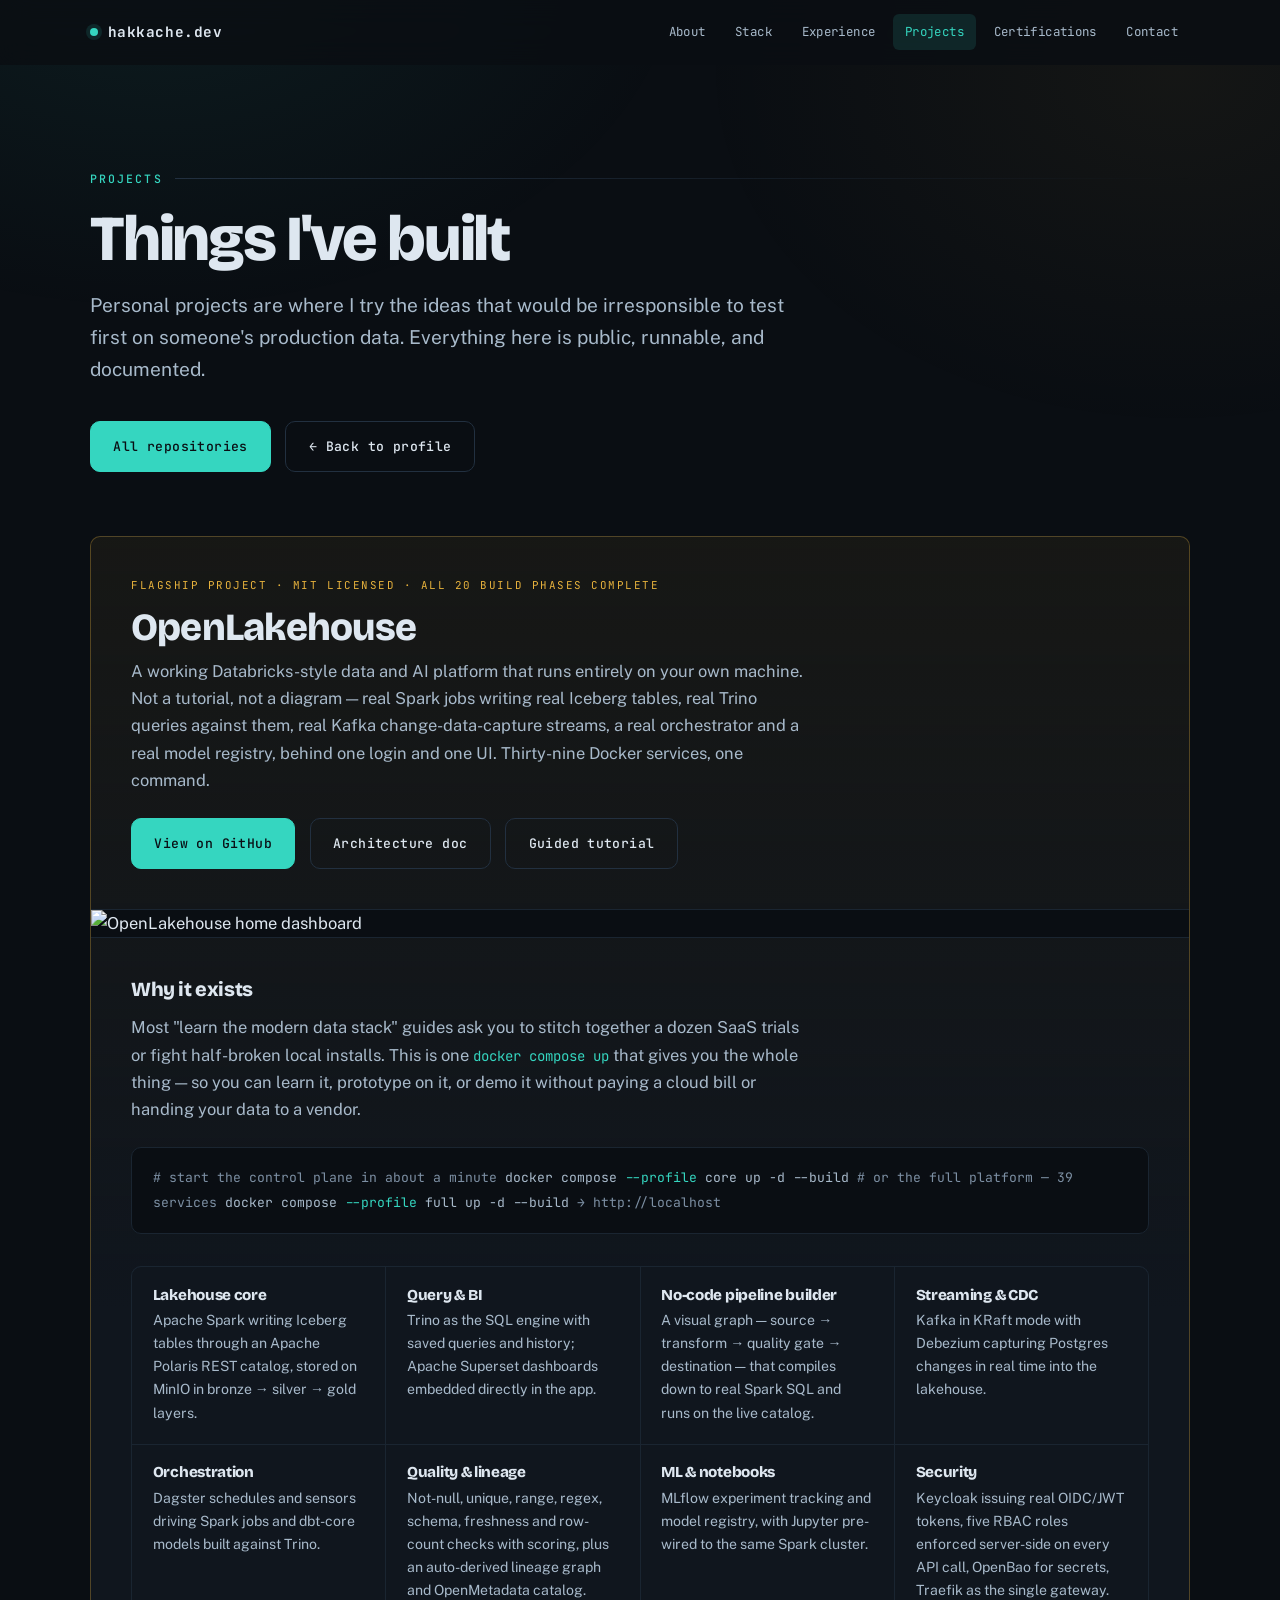
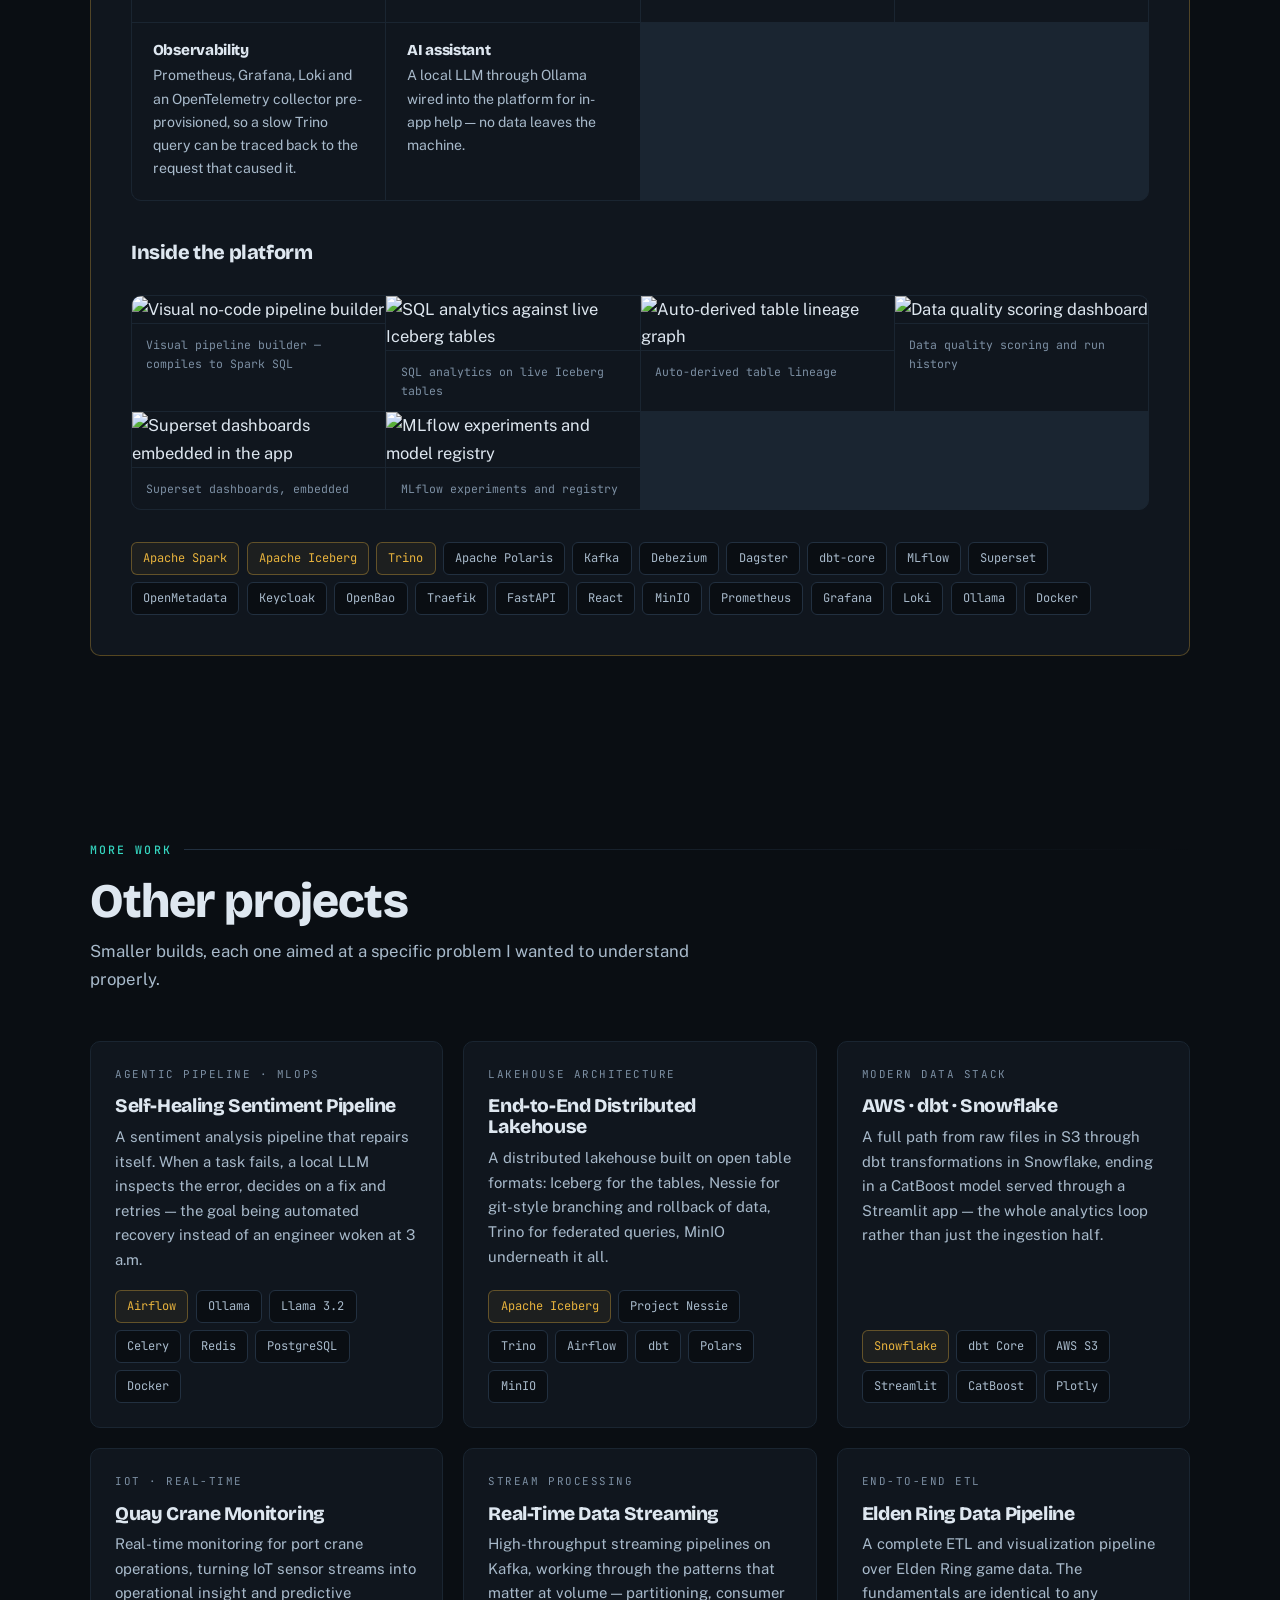
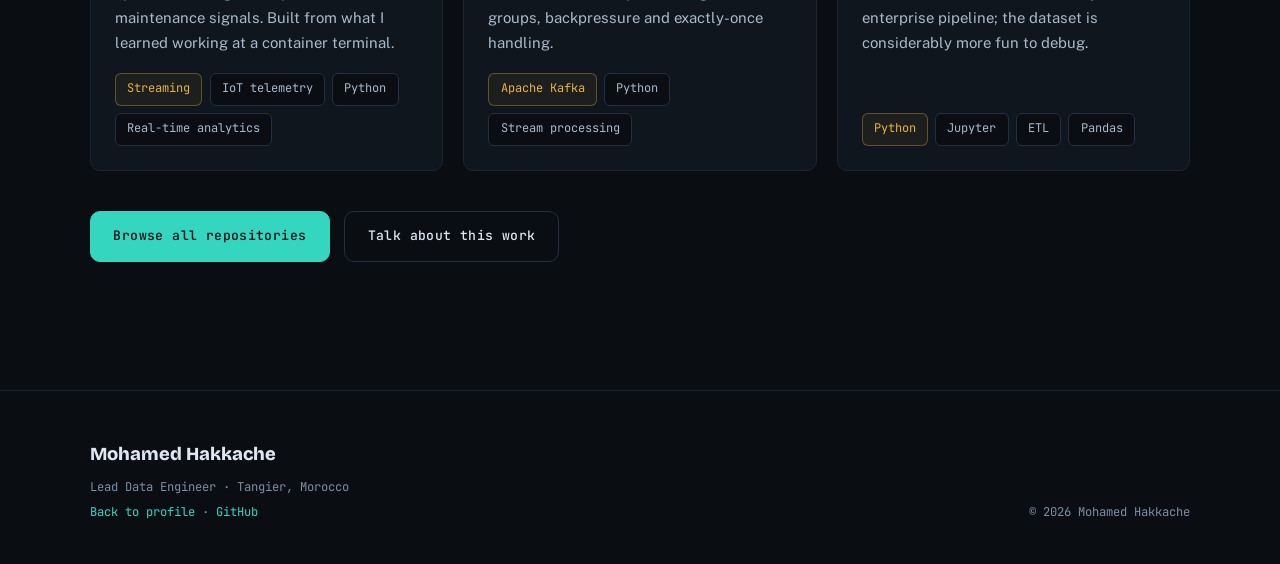
==== projects.html @ 43848fc9 "Rebuild portfolio: new design, Allianz role, projects page" ====
<!DOCTYPE html>
<html lang="en">
<head>
<meta charset="UTF-8">
<meta name="viewport" content="width=device-width, initial-scale=1.0">

<title>Projects — Mohamed Hakkache | OpenLakehouse &amp; data engineering builds</title>
<meta name="description" content="Data engineering projects by Mohamed Hakkache: OpenLakehouse, a self-hosted open-source data platform with 39 services; agentic self-healing pipelines; Iceberg lakehouses; real-time IoT streaming.">
<meta name="keywords" content="OpenLakehouse, self-hosted lakehouse, Apache Iceberg, Trino, Dagster, MLflow, Superset, Debezium, data engineering projects, Databricks, Snowflake, dbt">
<meta name="author" content="Mohamed Hakkache">
<meta name="robots" content="index, follow">
<meta name="theme-color" content="#0A0E13">
<link rel="canonical" href="https://hakkache.github.io/hakkache-Med/projects.html">

<meta property="og:type" content="website">
<meta property="og:url" content="https://hakkache.github.io/hakkache-Med/projects.html">
<meta property="og:title" content="Projects — Mohamed Hakkache">
<meta property="og:description" content="OpenLakehouse: a self-hosted, open-source data platform — Spark, Iceberg, Trino, Kafka, Dagster, MLflow, Superset, wired together with SSO in one docker compose up.">
<meta property="og:image" content="https://github.com/hakkache/openlakehouse/raw/master/docs/screenshots/home.jpg">
<meta name="twitter:card" content="summary_large_image">
<meta name="twitter:title" content="Projects — Mohamed Hakkache">
<meta name="twitter:description" content="OpenLakehouse and other data engineering builds.">
<meta name="twitter:image" content="https://github.com/hakkache/openlakehouse/raw/master/docs/screenshots/home.jpg">

<link rel="icon" type="image/svg+xml" href="data:image/svg+xml,<svg xmlns='http://www.w3.org/2000/svg' viewBox='0 0 100 100'><rect width='100' height='100' rx='20' fill='%230A0E13'/><text x='50' y='68' font-size='52' font-family='monospace' font-weight='bold' fill='%2335D6C0' text-anchor='middle'>MH</text></svg>">

<link rel="preconnect" href="https://fonts.googleapis.com">
<link rel="preconnect" href="https://fonts.gstatic.com" crossorigin>
<link href="https://fonts.googleapis.com/css2?family=Bricolage+Grotesque:opsz,wght@12..96,600;12..96,800&family=JetBrains+Mono:wght@400;500;700&family=Public+Sans:wght@400;500;600&display=swap" rel="stylesheet">
<link rel="stylesheet" href="styles.css">

<script type="application/ld+json">
{
  "@context": "https://schema.org",
  "@type": "SoftwareSourceCode",
  "name": "OpenLakehouse",
  "description": "Self-hosted, open-source data lakehouse platform — Spark, Iceberg, Trino, Kafka, dbt, Dagster, MLflow, Superset and more, wired together with single sign-on in one docker compose up.",
  "codeRepository": "https://github.com/hakkache/openlakehouse",
  "programmingLanguage": ["Python", "TypeScript", "SQL"],
  "license": "https://opensource.org/licenses/MIT",
  "author": { "@type": "Person", "name": "Mohamed Hakkache", "url": "https://hakkache.github.io/hakkache-Med/" }
}
</script>
</head>
<body>

<a class="skip" href="#main">Skip to content</a>

<nav id="nav">
  <div class="nav-inner">
    <a class="brand" href="index.html"><span class="dot"></span>hakkache.dev</a>
    <ul class="nav-links">
      <li><a href="index.html#about">About</a></li>
      <li><a href="index.html#stack">Stack</a></li>
      <li><a href="index.html#experience">Experience</a></li>
      <li><a href="projects.html" class="active">Projects</a></li>
      <li><a href="index.html#certifications">Certifications</a></li>
      <li><a href="index.html#contact">Contact</a></li>
    </ul>
  </div>
</nav>

<main id="main">

<!-- ============ HEADER ============ -->
<section class="hero" style="padding-bottom:2rem;">
  <div class="wrap">
    <p class="eyebrow">Projects</p>
    <h1 style="font-size:clamp(2.2rem,6.5vw,4rem);">Things I've built</h1>
    <p class="hero-lede" style="margin-top:1rem;">
      Personal projects are where I try the ideas that would be irresponsible to test first on
      someone's production data. Everything here is public, runnable, and documented.
    </p>
    <div class="hero-actions">
      <a href="https://github.com/hakkache?tab=repositories" target="_blank" rel="noopener" class="btn">All repositories</a>
      <a href="index.html" class="btn btn-ghost">← Back to profile</a>
    </div>
  </div>
</section>

<!-- ============ FLAGSHIP ============ -->
<section style="padding-top:2rem;">
  <div class="wrap reveal">

    <div class="flagship">
      <div class="flagship-body">
        <p class="proj-kicker" style="color:var(--gold);">Flagship project · MIT licensed · all 20 build phases complete</p>
        <h2>OpenLakehouse</h2>
        <p class="lede">
          A working Databricks-style data and AI platform that runs entirely on your own machine.
          Not a tutorial, not a diagram — real Spark jobs writing real Iceberg tables, real Trino
          queries against them, real Kafka change-data-capture streams, a real orchestrator and a
          real model registry, behind one login and one UI. Thirty-nine Docker services, one command.
        </p>
        <div class="hero-actions">
          <a href="https://github.com/hakkache/openlakehouse" target="_blank" rel="noopener" class="btn">View on GitHub</a>
          <a href="https://github.com/hakkache/openlakehouse/blob/master/docs/architecture.md" target="_blank" rel="noopener" class="btn btn-ghost">Architecture doc</a>
          <a href="https://github.com/hakkache/openlakehouse/blob/master/docs/GUIDED_PROJECT.md" target="_blank" rel="noopener" class="btn btn-ghost">Guided tutorial</a>
        </div>
      </div>

      <div class="shot">
        <img src="https://github.com/hakkache/openlakehouse/raw/master/docs/screenshots/home.jpg"
             alt="OpenLakehouse home dashboard" loading="lazy">
      </div>

      <div class="flagship-body">
        <h3 style="font-size:1.25rem; margin-bottom:0.9rem;">Why it exists</h3>
        <p style="color:var(--text-2); max-width:68ch; margin-bottom:1.5rem;">
          Most "learn the modern data stack" guides ask you to stitch together a dozen SaaS trials or
          fight half-broken local installs. This is one <code style="font-family:var(--mono); font-size:0.85em; color:var(--teal);">docker compose up</code>
          that gives you the whole thing — so you can learn it, prototype on it, or demo it without
          paying a cloud bill or handing your data to a vendor.
        </p>

        <div class="code-block">
<span class="c"># start the control plane in about a minute</span>
docker compose <span class="k">--profile</span> core up -d --build

<span class="c"># or the full platform — 39 services</span>
docker compose <span class="k">--profile</span> full up -d --build   <span class="c">→ http://localhost</span>
        </div>

        <div class="spec">
          <div class="spec-item">
            <h4>Lakehouse core</h4>
            <p>Apache Spark writing Iceberg tables through an Apache Polaris REST catalog, stored on MinIO in bronze → silver → gold layers.</p>
          </div>
          <div class="spec-item">
            <h4>Query &amp; BI</h4>
            <p>Trino as the SQL engine with saved queries and history; Apache Superset dashboards embedded directly in the app.</p>
          </div>
          <div class="spec-item">
            <h4>No-code pipeline builder</h4>
            <p>A visual graph — source → transform → quality gate → destination — that compiles down to real Spark SQL and runs on the live catalog.</p>
          </div>
          <div class="spec-item">
            <h4>Streaming &amp; CDC</h4>
            <p>Kafka in KRaft mode with Debezium capturing Postgres changes in real time into the lakehouse.</p>
          </div>
          <div class="spec-item">
            <h4>Orchestration</h4>
            <p>Dagster schedules and sensors driving Spark jobs and dbt-core models built against Trino.</p>
          </div>
          <div class="spec-item">
            <h4>Quality &amp; lineage</h4>
            <p>Not-null, unique, range, regex, schema, freshness and row-count checks with scoring, plus an auto-derived lineage graph and OpenMetadata catalog.</p>
          </div>
          <div class="spec-item">
            <h4>ML &amp; notebooks</h4>
            <p>MLflow experiment tracking and model registry, with Jupyter pre-wired to the same Spark cluster.</p>
          </div>
          <div class="spec-item">
            <h4>Security</h4>
            <p>Keycloak issuing real OIDC/JWT tokens, five RBAC roles enforced server-side on every API call, OpenBao for secrets, Traefik as the single gateway.</p>
          </div>
          <div class="spec-item">
            <h4>Observability</h4>
            <p>Prometheus, Grafana, Loki and an OpenTelemetry collector pre-provisioned, so a slow Trino query can be traced back to the request that caused it.</p>
          </div>
          <div class="spec-item">
            <h4>AI assistant</h4>
            <p>A local LLM through Ollama wired into the platform for in-app help — no data leaves the machine.</p>
          </div>
        </div>

        <h3 style="font-size:1.25rem; margin:2.5rem 0 1rem;">Inside the platform</h3>
        <div class="shot-grid">
          <figure class="shot-cell">
            <img src="https://github.com/hakkache/openlakehouse/raw/master/docs/screenshots/pipelines.jpg" alt="Visual no-code pipeline builder" loading="lazy">
            <figcaption>Visual pipeline builder — compiles to Spark SQL</figcaption>
          </figure>
          <figure class="shot-cell">
            <img src="https://github.com/hakkache/openlakehouse/raw/master/docs/screenshots/sql.jpg" alt="SQL analytics against live Iceberg tables" loading="lazy">
            <figcaption>SQL analytics on live Iceberg tables</figcaption>
          </figure>
          <figure class="shot-cell">
            <img src="https://github.com/hakkache/openlakehouse/raw/master/docs/screenshots/lineage.jpg" alt="Auto-derived table lineage graph" loading="lazy">
            <figcaption>Auto-derived table lineage</figcaption>
          </figure>
          <figure class="shot-cell">
            <img src="https://github.com/hakkache/openlakehouse/raw/master/docs/screenshots/quality.jpg" alt="Data quality scoring dashboard" loading="lazy">
            <figcaption>Data quality scoring and run history</figcaption>
          </figure>
          <figure class="shot-cell">
            <img src="https://github.com/hakkache/openlakehouse/raw/master/docs/screenshots/dashboards.jpg" alt="Superset dashboards embedded in the app" loading="lazy">
            <figcaption>Superset dashboards, embedded</figcaption>
          </figure>
          <figure class="shot-cell">
            <img src="https://github.com/hakkache/openlakehouse/raw/master/docs/screenshots/ml.jpg" alt="MLflow experiments and model registry" loading="lazy">
            <figcaption>MLflow experiments and registry</figcaption>
          </figure>
        </div>

        <div class="tags" style="margin-top:2rem;">
          <span class="tag key">Apache Spark</span><span class="tag key">Apache Iceberg</span><span class="tag key">Trino</span>
          <span class="tag">Apache Polaris</span><span class="tag">Kafka</span><span class="tag">Debezium</span>
          <span class="tag">Dagster</span><span class="tag">dbt-core</span><span class="tag">MLflow</span>
          <span class="tag">Superset</span><span class="tag">OpenMetadata</span><span class="tag">Keycloak</span>
          <span class="tag">OpenBao</span><span class="tag">Traefik</span><span class="tag">FastAPI</span>
          <span class="tag">React</span><span class="tag">MinIO</span><span class="tag">Prometheus</span>
          <span class="tag">Grafana</span><span class="tag">Loki</span><span class="tag">Ollama</span><span class="tag">Docker</span>
        </div>
      </div>
    </div>

  </div>
</section>

<!-- ============ OTHER PROJECTS ============ -->
<section style="padding-top:1rem;">
  <div class="wrap reveal">
    <p class="eyebrow">More work</p>
    <h2 class="section-title">Other projects</h2>
    <p class="section-lede">Smaller builds, each one aimed at a specific problem I wanted to understand properly.</p>

    <div class="proj-grid">

      <a class="proj" href="https://github.com/hakkache/Self-Healing-Agentic-Sentiment-Analysis-Pipeline" target="_blank" rel="noopener">
        <div class="proj-kicker">Agentic pipeline · MLOps</div>
        <h3>Self-Healing Sentiment Pipeline</h3>
        <p>
          A sentiment analysis pipeline that repairs itself. When a task fails, a local LLM inspects
          the error, decides on a fix and retries — the goal being automated recovery instead of an
          engineer woken at 3 a.m.
        </p>
        <div class="tags">
          <span class="tag key">Airflow</span><span class="tag">Ollama</span><span class="tag">Llama 3.2</span>
          <span class="tag">Celery</span><span class="tag">Redis</span><span class="tag">PostgreSQL</span><span class="tag">Docker</span>
        </div>
      </a>

      <a class="proj" href="https://github.com/hakkache/End-to-End-Modern-Distributed-Lakehouse" target="_blank" rel="noopener">
        <div class="proj-kicker">Lakehouse architecture</div>
        <h3>End-to-End Distributed Lakehouse</h3>
        <p>
          A distributed lakehouse built on open table formats: Iceberg for the tables, Nessie for
          git-style branching and rollback of data, Trino for federated queries, MinIO underneath it all.
        </p>
        <div class="tags">
          <span class="tag key">Apache Iceberg</span><span class="tag">Project Nessie</span><span class="tag">Trino</span>
          <span class="tag">Airflow</span><span class="tag">dbt</span><span class="tag">Polars</span><span class="tag">MinIO</span>
        </div>
      </a>

      <a class="proj" href="https://github.com/hakkache/Data_Engineering_Project_AWS_DBT_SNOWFLAKE" target="_blank" rel="noopener">
        <div class="proj-kicker">Modern data stack</div>
        <h3>AWS · dbt · Snowflake</h3>
        <p>
          A full path from raw files in S3 through dbt transformations in Snowflake, ending in a
          CatBoost model served through a Streamlit app — the whole analytics loop rather than just
          the ingestion half.
        </p>
        <div class="tags">
          <span class="tag key">Snowflake</span><span class="tag">dbt Core</span><span class="tag">AWS S3</span>
          <span class="tag">Streamlit</span><span class="tag">CatBoost</span><span class="tag">Plotly</span>
        </div>
      </a>

      <a class="proj" href="https://github.com/hakkache/QUAY-CRANE-REAL-TIME-MONITORING-SYSTEM" target="_blank" rel="noopener">
        <div class="proj-kicker">IoT · real-time</div>
        <h3>Quay Crane Monitoring</h3>
        <p>
          Real-time monitoring for port crane operations, turning IoT sensor streams into operational
          insight and predictive maintenance signals. Built from what I learned working at a container terminal.
        </p>
        <div class="tags">
          <span class="tag key">Streaming</span><span class="tag">IoT telemetry</span><span class="tag">Python</span>
          <span class="tag">Real-time analytics</span>
        </div>
      </a>

      <a class="proj" href="https://github.com/hakkache/Real-Time-Data-Streaming" target="_blank" rel="noopener">
        <div class="proj-kicker">Stream processing</div>
        <h3>Real-Time Data Streaming</h3>
        <p>
          High-throughput streaming pipelines on Kafka, working through the patterns that matter at
          volume — partitioning, consumer groups, backpressure and exactly-once handling.
        </p>
        <div class="tags">
          <span class="tag key">Apache Kafka</span><span class="tag">Python</span><span class="tag">Stream processing</span>
        </div>
      </a>

      <a class="proj" href="https://github.com/hakkache/EldenRingDataE2Project" target="_blank" rel="noopener">
        <div class="proj-kicker">End-to-end ETL</div>
        <h3>Elden Ring Data Pipeline</h3>
        <p>
          A complete ETL and visualization pipeline over Elden Ring game data. The fundamentals are
          identical to any enterprise pipeline; the dataset is considerably more fun to debug.
        </p>
        <div class="tags">
          <span class="tag key">Python</span><span class="tag">Jupyter</span><span class="tag">ETL</span><span class="tag">Pandas</span>
        </div>
      </a>

    </div>

    <div style="margin-top:2.5rem; display:flex; gap:0.9rem; flex-wrap:wrap;">
      <a href="https://github.com/hakkache?tab=repositories" target="_blank" rel="noopener" class="btn">Browse all repositories</a>
      <a href="index.html#contact" class="btn btn-ghost">Talk about this work</a>
    </div>
  </div>
</section>

</main>

<footer>
  <div class="wrap foot-inner">
    <div>
      <div class="foot-name">Mohamed Hakkache</div>
      <div class="foot-meta">
        Lead Data Engineer · Tangier, Morocco<br>
        <a href="index.html">Back to profile</a> · <a href="https://github.com/hakkache" target="_blank" rel="noopener">GitHub</a>
      </div>
    </div>
    <div class="foot-meta" style="text-align:right;">
      &copy; <span id="year">2026</span> Mohamed Hakkache
    </div>
  </div>
</footer>

<script>
(function () {
  'use strict';
  document.getElementById('year').textContent = new Date().getFullYear();

  var nav = document.getElementById('nav');
  window.addEventListener('scroll', function () {
    nav.classList.toggle('scrolled', window.scrollY > 20);
  }, { passive: true });

  if ('IntersectionObserver' in window) {
    var io = new IntersectionObserver(function (entries) {
      entries.forEach(function (e) {
        if (!e.isIntersecting) return;
        e.target.classList.add('in');
        io.unobserve(e.target);
      });
    }, { threshold: 0.05, rootMargin: '0px 0px -40px 0px' });
    document.querySelectorAll('.reveal').forEach(function (n) { io.observe(n); });
  } else {
    document.querySelectorAll('.reveal').forEach(function (n) { n.classList.add('in'); });
  }
})();
</script>
</body>
</html>
---- styles.css ----
/* ============================================================
   Mohamed Hakkache — portfolio
   Palette grounded in medallion architecture: bronze / silver / gold
   ============================================================ */

:root {
  /* surfaces */
  --ink:        #0A0E13;
  --ink-2:      #10161E;
  --ink-3:      #161F29;
  --line:       #223040;
  --line-soft:  #1A2531;

  /* text */
  --text:       #DEE7F0;
  --text-2:     #A8BACB;
  --muted:      #7C8FA3;

  /* medallion tiers */
  --bronze:     #C1783C;
  --silver:     #9FB3C8;
  --gold:       #E8B33D;

  /* signal */
  --teal:       #35D6C0;
  --teal-dim:   rgba(53, 214, 192, 0.12);

  /* type */
  --display: 'Bricolage Grotesque', 'Segoe UI', sans-serif;
  --body:    'Public Sans', -apple-system, BlinkMacSystemFont, sans-serif;
  --mono:    'JetBrains Mono', ui-monospace, 'Courier New', monospace;

  /* rhythm */
  --gut: clamp(1.25rem, 4vw, 2.5rem);
  --section-y: clamp(4.5rem, 10vw, 8rem);
  --maxw: 1180px;
  --radius: 10px;
}

* { margin: 0; padding: 0; box-sizing: border-box; }

html { scroll-behavior: smooth; scroll-padding-top: 90px; }

body {
  font-family: var(--body);
  background: var(--ink);
  color: var(--text);
  line-height: 1.65;
  font-size: 16.5px;
  -webkit-font-smoothing: antialiased;
  overflow-x: hidden;
}

/* ambient depth — two soft pools of light, no animation */
body::before {
  content: '';
  position: fixed;
  inset: 0;
  background:
    radial-gradient(900px 600px at 12% -5%, rgba(53, 214, 192, 0.07), transparent 60%),
    radial-gradient(800px 600px at 92% 8%, rgba(232, 179, 61, 0.05), transparent 60%);
  pointer-events: none;
  z-index: 0;
}

/* ---------- typography ---------- */

h1, h2, h3, h4 {
  font-family: var(--display);
  font-weight: 800;
  line-height: 1.1;
  letter-spacing: -0.02em;
}

a { color: var(--teal); text-decoration: none; }

::selection { background: var(--teal); color: var(--ink); }

.eyebrow {
  font-family: var(--mono);
  font-size: 0.72rem;
  font-weight: 500;
  letter-spacing: 0.18em;
  text-transform: uppercase;
  color: var(--teal);
  display: flex;
  align-items: center;
  gap: 0.75rem;
  margin-bottom: 1rem;
}
.eyebrow::after {
  content: '';
  flex: 1;
  height: 1px;
  background: linear-gradient(90deg, var(--line), transparent);
}

.section-title {
  font-size: clamp(1.9rem, 4.5vw, 3rem);
  margin-bottom: 0.6rem;
}
.section-lede {
  color: var(--text-2);
  max-width: 62ch;
  margin-bottom: 3rem;
  font-size: 1.05rem;
}

/* ---------- layout ---------- */

.wrap { max-width: var(--maxw); margin: 0 auto; padding: 0 var(--gut); position: relative; z-index: 2; }
section { padding: var(--section-y) 0; position: relative; z-index: 2; }
.divider { height: 1px; background: linear-gradient(90deg, transparent, var(--line), transparent); }

/* ---------- skip link ---------- */
.skip {
  position: absolute; left: -9999px; top: 0;
  background: var(--teal); color: var(--ink);
  padding: 0.75rem 1.25rem; z-index: 10000; font-weight: 700;
}
.skip:focus { left: 0; }

/* ---------- nav ---------- */

nav {
  position: sticky;
  top: 0;
  z-index: 900;
  background: rgba(10, 14, 19, 0.82);
  backdrop-filter: blur(14px);
  -webkit-backdrop-filter: blur(14px);
  border-bottom: 1px solid transparent;
  transition: border-color 0.3s, background 0.3s;
}
nav.scrolled { border-bottom-color: var(--line-soft); background: rgba(10, 14, 19, 0.94); }

.nav-inner {
  max-width: var(--maxw);
  margin: 0 auto;
  padding: 0.85rem var(--gut);
  display: flex;
  align-items: center;
  justify-content: space-between;
  gap: 1rem;
}

.brand {
  font-family: var(--mono);
  font-size: 0.9rem;
  font-weight: 700;
  letter-spacing: 0.04em;
  color: var(--text);
  display: flex;
  align-items: center;
  gap: 0.6rem;
  white-space: nowrap;
}
.brand .dot {
  width: 8px; height: 8px; border-radius: 50%;
  background: var(--teal);
  box-shadow: 0 0 0 4px var(--teal-dim);
}

.nav-links { display: flex; gap: 0.35rem; list-style: none; flex-wrap: wrap; }
.nav-links a {
  font-family: var(--mono);
  font-size: 0.78rem;
  letter-spacing: 0.03em;
  color: var(--text-2);
  padding: 0.5rem 0.75rem;
  border-radius: 6px;
  transition: color 0.2s, background 0.2s;
  display: block;
}
.nav-links a:hover { color: var(--text); background: var(--ink-3); }
.nav-links a.active { color: var(--teal); background: var(--teal-dim); }

/* ---------- buttons ---------- */

.btn {
  display: inline-flex;
  align-items: center;
  gap: 0.55rem;
  font-family: var(--mono);
  font-size: 0.82rem;
  font-weight: 500;
  letter-spacing: 0.03em;
  padding: 0.85rem 1.4rem;
  border-radius: var(--radius);
  border: 1px solid var(--teal);
  background: var(--teal);
  color: var(--ink);
  transition: transform 0.18s, box-shadow 0.18s, background 0.18s;
  cursor: pointer;
  min-height: 44px;
}
.btn:hover { transform: translateY(-2px); box-shadow: 0 8px 24px rgba(53, 214, 192, 0.25); }
.btn:active { transform: translateY(0); }

.btn-ghost { background: transparent; color: var(--text); border-color: var(--line); }
.btn-ghost:hover { border-color: var(--text-2); box-shadow: none; background: var(--ink-3); }

:focus-visible { outline: 2px solid var(--teal); outline-offset: 3px; border-radius: 4px; }

/* ---------- hero ---------- */

.hero { padding: clamp(3.5rem, 9vw, 6.5rem) 0 clamp(3rem, 7vw, 5rem); }

.status-pill {
  display: inline-flex;
  align-items: center;
  gap: 0.6rem;
  font-family: var(--mono);
  font-size: 0.76rem;
  color: var(--text-2);
  border: 1px solid var(--line);
  background: var(--ink-2);
  padding: 0.45rem 0.9rem;
  border-radius: 100px;
  margin-bottom: 1.75rem;
}
.status-pill .live {
  width: 7px; height: 7px; border-radius: 50%;
  background: var(--teal);
  animation: breathe 2.4s ease-in-out infinite;
}
@keyframes breathe {
  0%, 100% { opacity: 1;   box-shadow: 0 0 0 0 rgba(53, 214, 192, 0.5); }
  50%      { opacity: 0.7; box-shadow: 0 0 0 6px rgba(53, 214, 192, 0); }
}

.hero h1 {
  font-size: clamp(2.6rem, 8vw, 5.2rem);
  letter-spacing: -0.035em;
  margin-bottom: 0.75rem;
}
.hero h1 .surname { color: var(--muted); }

.hero-role {
  font-family: var(--mono);
  font-size: clamp(0.95rem, 2.4vw, 1.25rem);
  color: var(--gold);
  letter-spacing: 0.01em;
  margin-bottom: 1.5rem;
  min-height: 1.6em;
}
.hero-role .caret {
  display: inline-block;
  width: 9px;
  height: 1.05em;
  background: var(--gold);
  vertical-align: text-bottom;
  margin-left: 3px;
  animation: blink 1.05s steps(2) infinite;
}
@keyframes blink { 0%, 49% { opacity: 1; } 50%, 100% { opacity: 0; } }

.hero-lede {
  font-size: clamp(1.02rem, 2.2vw, 1.2rem);
  color: var(--text-2);
  max-width: 60ch;
  margin-bottom: 2.25rem;
}
.hero-lede strong { color: var(--text); font-weight: 600; }

.hero-actions { display: flex; gap: 0.9rem; flex-wrap: wrap; }

/* ---------- stat band ---------- */

.stat-band {
  display: grid;
  grid-template-columns: repeat(auto-fit, minmax(150px, 1fr));
  gap: 1px;
  background: var(--line-soft);
  border: 1px solid var(--line-soft);
  border-radius: var(--radius);
  overflow: hidden;
  margin-top: 3.5rem;
}
.stat {
  background: var(--ink-2);
  padding: 1.6rem 1.35rem;
  transition: background 0.25s;
}
.stat:hover { background: var(--ink-3); }
.stat-num {
  font-family: var(--display);
  font-size: clamp(2rem, 5vw, 2.75rem);
  font-weight: 800;
  line-height: 1;
  color: var(--text);
  letter-spacing: -0.03em;
}
.stat-num .suffix { color: var(--teal); }
.stat-label {
  font-family: var(--mono);
  font-size: 0.7rem;
  letter-spacing: 0.14em;
  text-transform: uppercase;
  color: var(--muted);
  margin-top: 0.5rem;
}

/* ---------- stack (grouped by pipeline layer) ---------- */

.layers { display: grid; gap: 1px; background: var(--line-soft); border: 1px solid var(--line-soft); border-radius: var(--radius); overflow: hidden; }

.layer {
  background: var(--ink-2);
  padding: 1.6rem clamp(1.1rem, 3vw, 2rem);
  display: grid;
  grid-template-columns: 210px 1fr;
  gap: 1.5rem;
  align-items: start;
  transition: background 0.25s;
}
.layer:hover { background: var(--ink-3); }

.layer-name {
  font-family: var(--mono);
  font-size: 0.82rem;
  font-weight: 700;
  letter-spacing: 0.06em;
  text-transform: uppercase;
  display: flex;
  align-items: center;
  gap: 0.7rem;
  padding-top: 0.3rem;
}
.layer-name .bar { width: 3px; height: 18px; border-radius: 2px; background: var(--teal); flex: none; }
.layer-name small {
  display: block;
  font-weight: 400;
  text-transform: none;
  letter-spacing: 0;
  color: var(--muted);
  font-size: 0.72rem;
  margin-top: 0.15rem;
}

.tags { display: flex; flex-wrap: wrap; gap: 0.45rem; }
.tag {
  font-family: var(--mono);
  font-size: 0.75rem;
  color: var(--text-2);
  background: var(--ink);
  border: 1px solid var(--line);
  padding: 0.35rem 0.7rem;
  border-radius: 6px;
  transition: color 0.2s, border-color 0.2s;
}
.tag:hover { color: var(--text); border-color: var(--text-2); }
.tag.key { color: var(--gold); border-color: rgba(232, 179, 61, 0.35); background: rgba(232, 179, 61, 0.06); }

/* ---------- experience: the pipeline rail ---------- */

.rail { position: relative; padding-left: 2.5rem; }
.rail::before {
  content: '';
  position: absolute;
  left: 7px;
  top: 8px;
  bottom: 8px;
  width: 2px;
  background: linear-gradient(180deg, var(--gold) 0%, var(--silver) 38%, var(--bronze) 100%);
  opacity: 0.55;
}

.role { position: relative; padding-bottom: 3rem; }
.role:last-child { padding-bottom: 0; }

.role::before {
  content: '';
  position: absolute;
  left: -2.5rem;
  top: 0.5rem;
  width: 16px; height: 16px;
  border-radius: 50%;
  background: var(--ink);
  border: 3px solid var(--silver);
  box-shadow: 0 0 0 5px var(--ink);
}
.role.tier-gold::before   { border-color: var(--gold);   box-shadow: 0 0 0 5px var(--ink), 0 0 20px rgba(232, 179, 61, 0.5); }
.role.tier-bronze::before { border-color: var(--bronze); }

.role-card {
  background: var(--ink-2);
  border: 1px solid var(--line-soft);
  border-radius: var(--radius);
  padding: clamp(1.25rem, 3vw, 1.9rem);
  transition: border-color 0.25s, transform 0.25s;
}
.role-card:hover { border-color: var(--line); transform: translateX(3px); }
.role.tier-gold .role-card { border-color: rgba(232, 179, 61, 0.3); background: linear-gradient(180deg, rgba(232, 179, 61, 0.05), var(--ink-2) 60%); }

.role-head { display: flex; justify-content: space-between; gap: 1rem; flex-wrap: wrap; align-items: baseline; margin-bottom: 0.3rem; }
.role-title { font-size: clamp(1.15rem, 2.8vw, 1.5rem); }
.role-when {
  font-family: var(--mono);
  font-size: 0.75rem;
  color: var(--muted);
  white-space: nowrap;
  letter-spacing: 0.02em;
}
.role-org { font-family: var(--mono); font-size: 0.88rem; color: var(--teal); margin-bottom: 0.35rem; }
.role-where { font-size: 0.85rem; color: var(--muted); margin-bottom: 1.1rem; }

.role-card ul { list-style: none; }
.role-card li {
  position: relative;
  padding-left: 1.35rem;
  margin-bottom: 0.55rem;
  color: var(--text-2);
  font-size: 0.96rem;
}
.role-card li::before {
  content: '';
  position: absolute;
  left: 0; top: 0.66em;
  width: 6px; height: 1px;
  background: var(--muted);
}
.role-card li strong { color: var(--text); font-weight: 600; }

.role-stack { margin-top: 1.2rem; padding-top: 1.1rem; border-top: 1px solid var(--line-soft); }

.badge-now {
  display: inline-block;
  font-family: var(--mono);
  font-size: 0.66rem;
  letter-spacing: 0.12em;
  text-transform: uppercase;
  color: var(--ink);
  background: var(--gold);
  padding: 0.15rem 0.5rem;
  border-radius: 4px;
  vertical-align: middle;
  margin-left: 0.6rem;
  font-weight: 700;
}

/* ---------- project cards ---------- */

.proj-grid { display: grid; grid-template-columns: repeat(auto-fit, minmax(300px, 1fr)); gap: 1.25rem; }

.proj {
  display: flex;
  flex-direction: column;
  background: var(--ink-2);
  border: 1px solid var(--line-soft);
  border-radius: var(--radius);
  padding: 1.5rem;
  transition: border-color 0.25s, transform 0.25s, background 0.25s;
  color: inherit;
}
.proj:hover { border-color: var(--teal); transform: translateY(-4px); background: var(--ink-3); }

.proj-kicker {
  font-family: var(--mono);
  font-size: 0.68rem;
  letter-spacing: 0.14em;
  text-transform: uppercase;
  color: var(--muted);
  margin-bottom: 0.7rem;
}
.proj h3 { font-size: 1.2rem; margin-bottom: 0.55rem; }
.proj p { color: var(--text-2); font-size: 0.93rem; flex: 1; margin-bottom: 1.1rem; }
.proj .tags { margin-top: auto; }

/* flagship */
.flagship {
  border: 1px solid rgba(232, 179, 61, 0.3);
  border-radius: var(--radius);
  background: linear-gradient(180deg, rgba(232, 179, 61, 0.06), var(--ink-2) 45%);
  overflow: hidden;
  margin-bottom: 2.5rem;
}
.flagship-body { padding: clamp(1.5rem, 4vw, 2.5rem); }
.flagship h2 { font-size: clamp(1.6rem, 4vw, 2.4rem); margin-bottom: 0.6rem; }
.flagship .lede { color: var(--text-2); max-width: 68ch; margin-bottom: 1.5rem; font-size: 1.03rem; }

.shot {
  display: block;
  width: 100%;
  border-top: 1px solid var(--line-soft);
  border-bottom: 1px solid var(--line-soft);
  background: var(--ink);
}
.shot img { display: block; width: 100%; height: auto; }

.shot-grid { display: grid; grid-template-columns: repeat(auto-fit, minmax(240px, 1fr)); gap: 1px; background: var(--line-soft); border: 1px solid var(--line-soft); border-radius: var(--radius); overflow: hidden; margin-top: 2rem; }
.shot-cell { background: var(--ink-2); }
.shot-cell img { display: block; width: 100%; height: auto; }
.shot-cell figcaption {
  font-family: var(--mono);
  font-size: 0.72rem;
  color: var(--muted);
  padding: 0.7rem 0.9rem;
  border-top: 1px solid var(--line-soft);
}

.spec { display: grid; grid-template-columns: repeat(auto-fit, minmax(230px, 1fr)); gap: 1px; background: var(--line-soft); border: 1px solid var(--line-soft); border-radius: var(--radius); overflow: hidden; margin: 2rem 0; }
.spec-item { background: var(--ink-2); padding: 1.2rem 1.3rem; }
.spec-item h4 { font-size: 0.95rem; margin-bottom: 0.35rem; color: var(--text); }
.spec-item p { font-size: 0.88rem; color: var(--text-2); }

.code-block {
  font-family: var(--mono);
  font-size: 0.82rem;
  background: var(--ink);
  border: 1px solid var(--line-soft);
  border-radius: var(--radius);
  padding: 1.1rem 1.3rem;
  overflow-x: auto;
  color: var(--text-2);
  line-height: 1.9;
}
.code-block .c { color: var(--muted); }
.code-block .k { color: var(--teal); }

/* ---------- certifications ---------- */

.cert-grid { display: grid; grid-template-columns: repeat(auto-fill, minmax(285px, 1fr)); gap: 1px; background: var(--line-soft); border: 1px solid var(--line-soft); border-radius: var(--radius); overflow: hidden; }
.cert {
  background: var(--ink-2);
  padding: 1.25rem 1.35rem;
  display: block;
  color: inherit;
  transition: background 0.22s;
  position: relative;
}
.cert:hover { background: var(--ink-3); }
.cert:hover .cert-name { color: var(--teal); }
.cert-name { font-weight: 600; font-size: 0.95rem; margin-bottom: 0.45rem; transition: color 0.2s; line-height: 1.4; }
.cert-meta { font-family: var(--mono); font-size: 0.72rem; color: var(--muted); display: flex; justify-content: space-between; gap: 0.75rem; }
.cert-meta .org { color: var(--gold); }

/* ---------- education ---------- */
.edu { display: grid; gap: 1px; background: var(--line-soft); border: 1px solid var(--line-soft); border-radius: var(--radius); overflow: hidden; }
.edu-row { background: var(--ink-2); padding: 1.25rem 1.4rem; display: flex; justify-content: space-between; gap: 1rem; flex-wrap: wrap; align-items: baseline; }
.edu-row h4 { font-size: 1rem; }
.edu-row p { color: var(--text-2); font-size: 0.9rem; }
.edu-row .when { font-family: var(--mono); font-size: 0.75rem; color: var(--muted); white-space: nowrap; }

/* ---------- contact ---------- */
.contact-grid { display: grid; grid-template-columns: repeat(auto-fit, minmax(230px, 1fr)); gap: 1px; background: var(--line-soft); border: 1px solid var(--line-soft); border-radius: var(--radius); overflow: hidden; }
.contact-card {
  background: var(--ink-2);
  padding: 1.5rem 1.4rem;
  display: block;
  color: inherit;
  transition: background 0.22s;
}
.contact-card:hover { background: var(--ink-3); }
.contact-card:hover .c-value { color: var(--teal); }
.c-label { font-family: var(--mono); font-size: 0.7rem; letter-spacing: 0.14em; text-transform: uppercase; color: var(--muted); margin-bottom: 0.5rem; }
.c-value { font-size: 0.95rem; font-weight: 500; word-break: break-word; transition: color 0.2s; }

/* ---------- footer ---------- */
footer { border-top: 1px solid var(--line-soft); padding: 3rem 0 2.5rem; position: relative; z-index: 2; }
.foot-inner { display: flex; justify-content: space-between; gap: 1.5rem; flex-wrap: wrap; align-items: flex-end; }
.foot-name { font-family: var(--display); font-weight: 800; font-size: 1.15rem; margin-bottom: 0.4rem; }
.foot-meta { font-family: var(--mono); font-size: 0.76rem; color: var(--muted); line-height: 2; }

/* ---------- reveal ---------- */
.reveal { opacity: 0; transform: translateY(18px); transition: opacity 0.6s ease, transform 0.6s ease; }
.reveal.in { opacity: 1; transform: none; }

/* ---------- responsive ---------- */

@media (max-width: 860px) {
  .layer { grid-template-columns: 1fr; gap: 0.9rem; }
  .layer-name { padding-top: 0; }
}

@media (max-width: 720px) {
  body { font-size: 16px; }
  .nav-inner { flex-direction: column; align-items: stretch; gap: 0.6rem; padding-bottom: 0.6rem; }
  .nav-links { justify-content: center; gap: 0.15rem; }
  .nav-links a { padding: 0.5rem 0.55rem; font-size: 0.72rem; }
  .hero-actions .btn { width: 100%; justify-content: center; }
  .rail { padding-left: 1.75rem; }
  .role::before { left: -1.75rem; width: 13px; height: 13px; }
  .rail::before { left: 5px; }
  .role-head { flex-direction: column; gap: 0.2rem; }
  .foot-inner { flex-direction: column; align-items: flex-start; }
}

@media (prefers-reduced-motion: reduce) {
  *, *::before, *::after {
    animation-duration: 0.001ms !important;
    animation-iteration-count: 1 !important;
    transition-duration: 0.001ms !important;
    scroll-behavior: auto !important;
  }
  .reveal { opacity: 1; transform: none; }
}

@media print {
  nav, .hero-actions, body::before { display: none; }
  body { background: #fff; color: #000; }
}
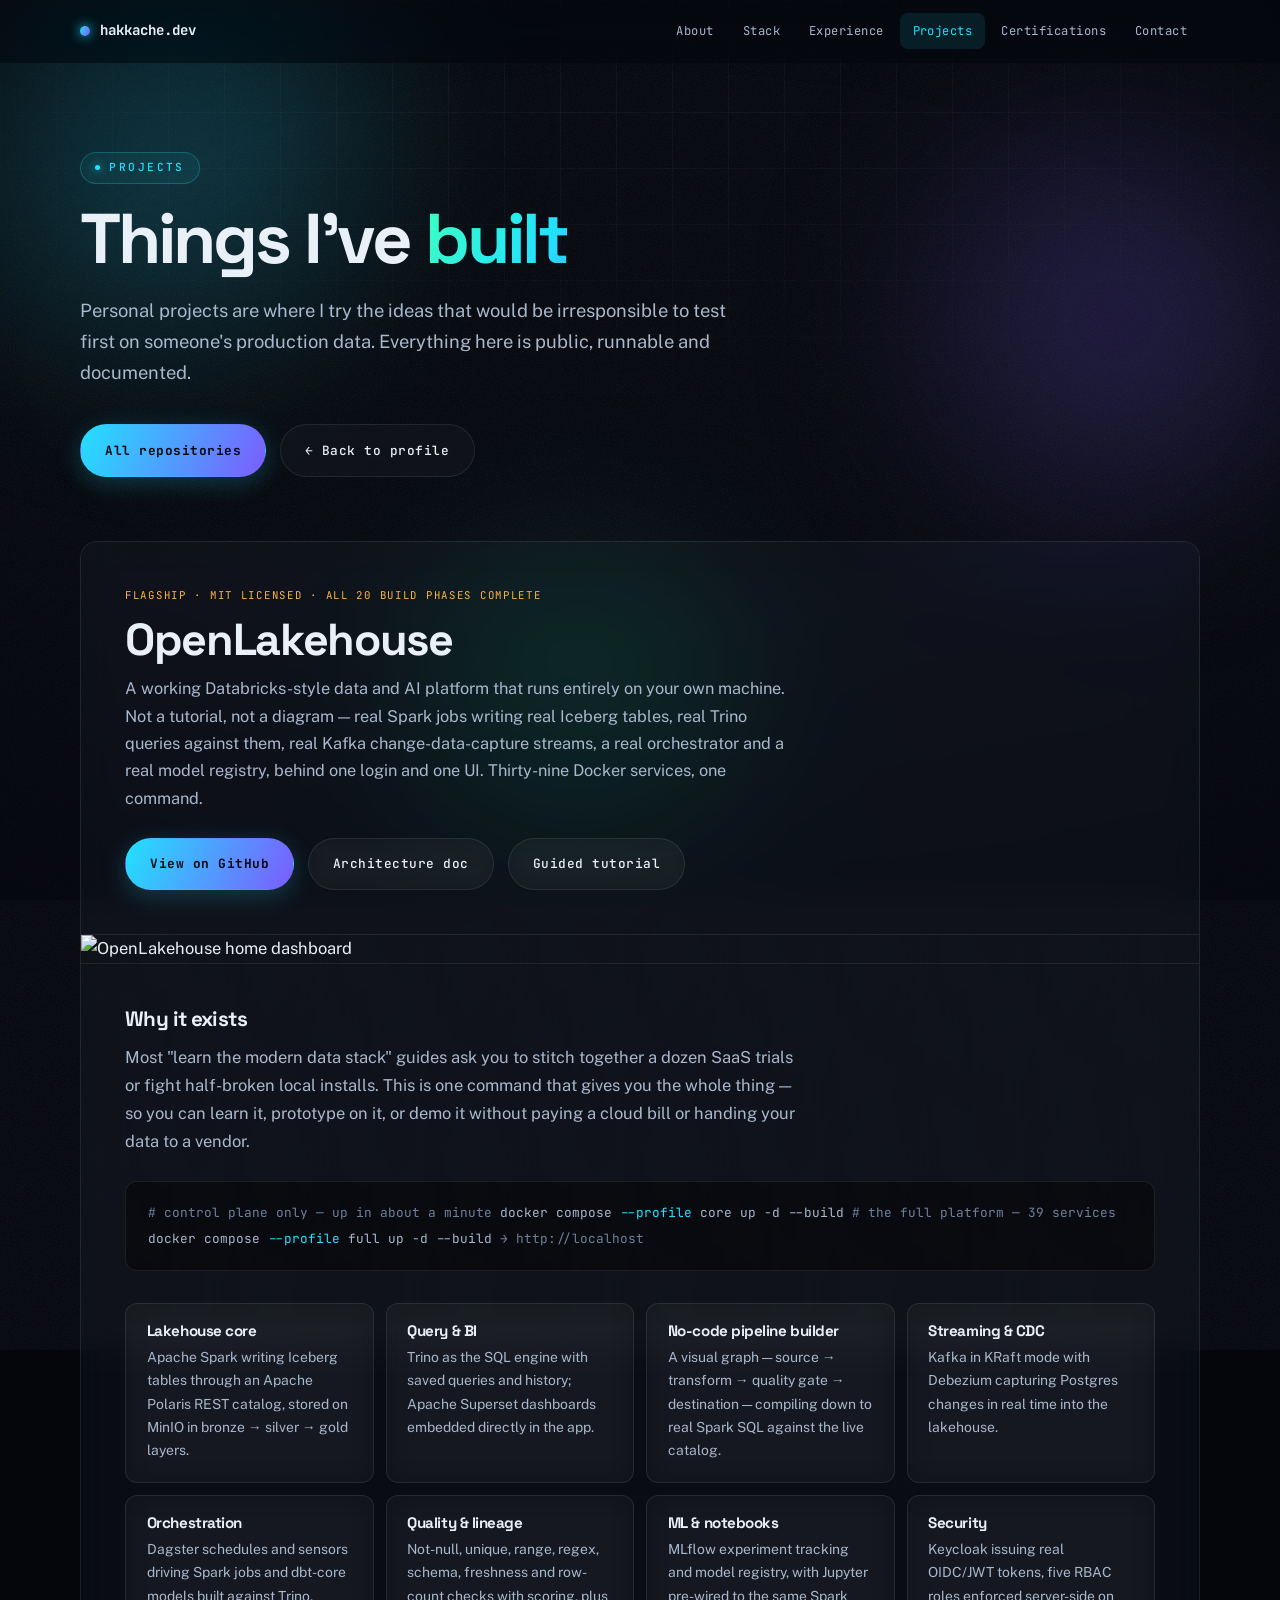
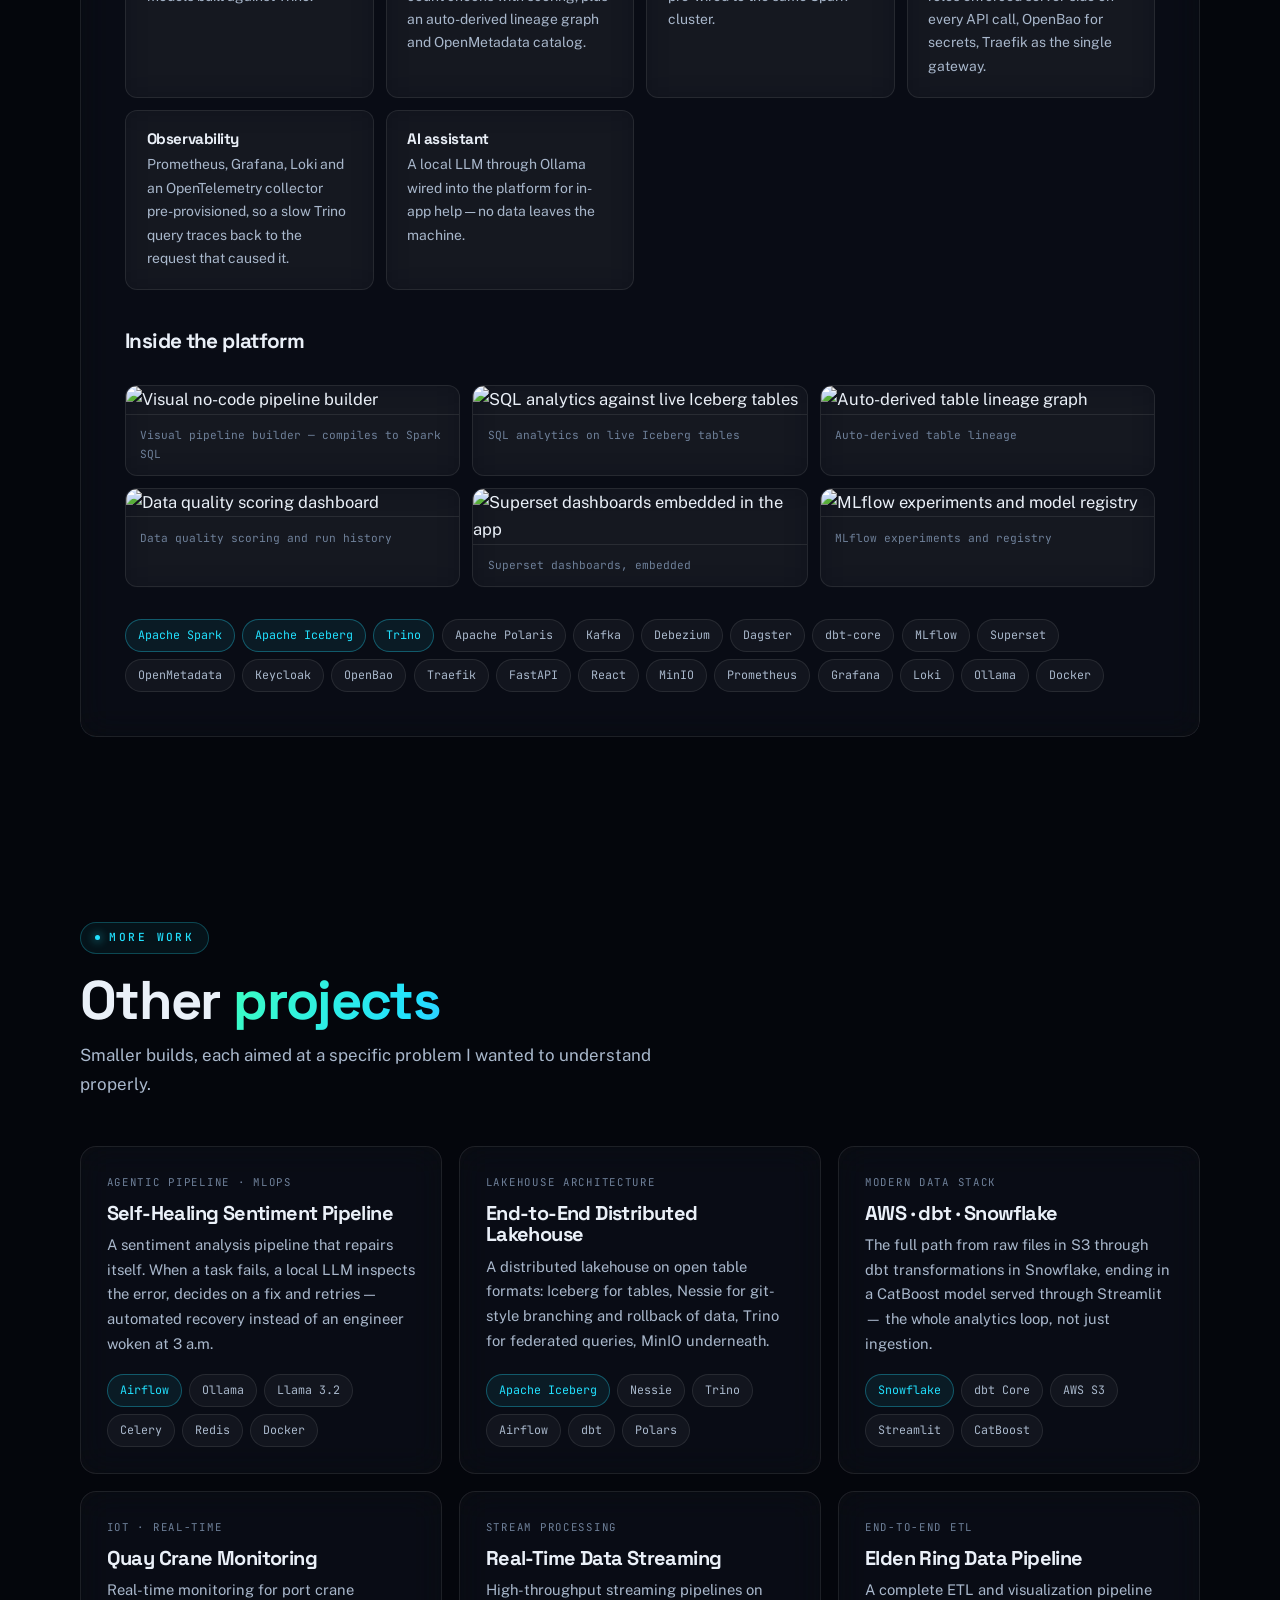
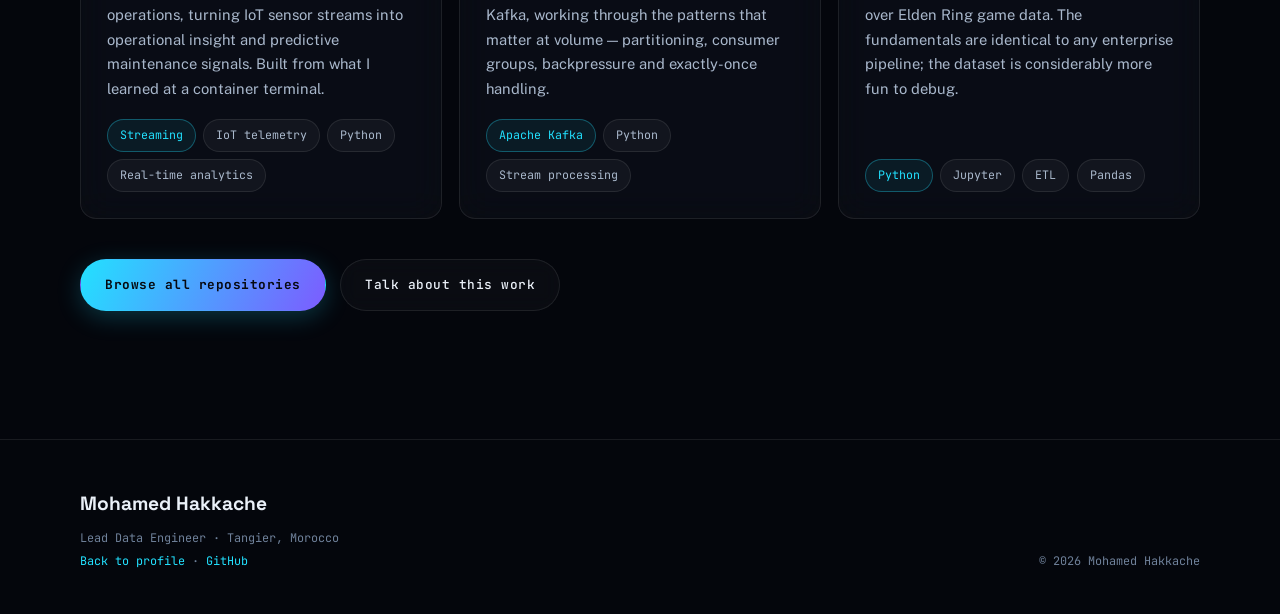
==== commit 658749cf: "Rebuild portfolio: new design, Allianz role, projects page" ====
--- a/projects.html
+++ b/projects.html
@@ -9,7 +9,7 @@
 <meta name="keywords" content="OpenLakehouse, self-hosted lakehouse, Apache Iceberg, Trino, Dagster, MLflow, Superset, Debezium, data engineering projects, Databricks, Snowflake, dbt">
 <meta name="author" content="Mohamed Hakkache">
 <meta name="robots" content="index, follow">
-<meta name="theme-color" content="#0A0E13">
+<meta name="theme-color" content="#04060C">
 <link rel="canonical" href="https://hakkache.github.io/hakkache-Med/projects.html">
 
 <meta property="og:type" content="website">
@@ -22,11 +22,11 @@
 <meta name="twitter:description" content="OpenLakehouse and other data engineering builds.">
 <meta name="twitter:image" content="https://github.com/hakkache/openlakehouse/raw/master/docs/screenshots/home.jpg">
 
-<link rel="icon" type="image/svg+xml" href="data:image/svg+xml,<svg xmlns='http://www.w3.org/2000/svg' viewBox='0 0 100 100'><rect width='100' height='100' rx='20' fill='%230A0E13'/><text x='50' y='68' font-size='52' font-family='monospace' font-weight='bold' fill='%2335D6C0' text-anchor='middle'>MH</text></svg>">
+<link rel="icon" type="image/svg+xml" href="data:image/svg+xml,<svg xmlns='http://www.w3.org/2000/svg' viewBox='0 0 100 100'><rect width='100' height='100' rx='22' fill='%2304060C'/><text x='50' y='68' font-size='50' font-family='monospace' font-weight='bold' fill='%2322E1FF' text-anchor='middle'>MH</text></svg>">
 
 <link rel="preconnect" href="https://fonts.googleapis.com">
 <link rel="preconnect" href="https://fonts.gstatic.com" crossorigin>
-<link href="https://fonts.googleapis.com/css2?family=Bricolage+Grotesque:opsz,wght@12..96,600;12..96,800&family=JetBrains+Mono:wght@400;500;700&family=Public+Sans:wght@400;500;600&display=swap" rel="stylesheet">
+<link href="https://fonts.googleapis.com/css2?family=Space+Grotesk:wght@500;600;700&family=JetBrains+Mono:wght@400;500;700&family=Public+Sans:wght@400;500;600&display=swap" rel="stylesheet">
 <link rel="stylesheet" href="styles.css">
 
 <script type="application/ld+json">
@@ -45,10 +45,17 @@
 <body>
 
 <a class="skip" href="#main">Skip to content</a>
+<div class="progress" id="progress"></div>
+
+<div class="aurora" aria-hidden="true">
+  <span class="blob b1"></span><span class="blob b2"></span><span class="blob b3"></span>
+</div>
+<div class="lattice" aria-hidden="true"></div>
+<div class="grain" aria-hidden="true"></div>
 
 <nav id="nav">
   <div class="nav-inner">
-    <a class="brand" href="index.html"><span class="dot"></span>hakkache.dev</a>
+    <a class="brand" href="index.html"><span class="orb"></span>hakkache.dev</a>
     <ul class="nav-links">
       <li><a href="index.html#about">About</a></li>
       <li><a href="index.html#stack">Stack</a></li>
@@ -62,14 +69,13 @@
 
 <main id="main">
 
-<!-- ============ HEADER ============ -->
 <section class="hero" style="padding-bottom:2rem;">
   <div class="wrap">
     <p class="eyebrow">Projects</p>
-    <h1 style="font-size:clamp(2.2rem,6.5vw,4rem);">Things I've built</h1>
-    <p class="hero-lede" style="margin-top:1rem;">
+    <h1 style="font-size:clamp(2.3rem,6.5vw,4.4rem);">Things I've <span class="grad-text">built</span></h1>
+    <p class="hero-lede" style="margin-top:1.2rem; max-width:62ch;">
       Personal projects are where I try the ideas that would be irresponsible to test first on
-      someone's production data. Everything here is public, runnable, and documented.
+      someone's production data. Everything here is public, runnable and documented.
     </p>
     <div class="hero-actions">
       <a href="https://github.com/hakkache?tab=repositories" target="_blank" rel="noopener" class="btn">All repositories</a>
@@ -78,225 +84,153 @@
   </div>
 </section>
 
-<!-- ============ FLAGSHIP ============ -->
+<!-- ================= FLAGSHIP ================= -->
 <section style="padding-top:2rem;">
   <div class="wrap reveal">
-
-    <div class="flagship">
-      <div class="flagship-body">
-        <p class="proj-kicker" style="color:var(--gold);">Flagship project · MIT licensed · all 20 build phases complete</p>
-        <h2>OpenLakehouse</h2>
-        <p class="lede">
-          A working Databricks-style data and AI platform that runs entirely on your own machine.
-          Not a tutorial, not a diagram — real Spark jobs writing real Iceberg tables, real Trino
-          queries against them, real Kafka change-data-capture streams, a real orchestrator and a
-          real model registry, behind one login and one UI. Thirty-nine Docker services, one command.
-        </p>
-        <div class="hero-actions">
-          <a href="https://github.com/hakkache/openlakehouse" target="_blank" rel="noopener" class="btn">View on GitHub</a>
-          <a href="https://github.com/hakkache/openlakehouse/blob/master/docs/architecture.md" target="_blank" rel="noopener" class="btn btn-ghost">Architecture doc</a>
-          <a href="https://github.com/hakkache/openlakehouse/blob/master/docs/GUIDED_PROJECT.md" target="_blank" rel="noopener" class="btn btn-ghost">Guided tutorial</a>
+    <div class="beam flagship">
+      <div class="glass" style="border-radius:var(--r);">
+
+        <div class="flagship-body">
+          <p class="proj-kicker" style="color:var(--amber);">Flagship · MIT licensed · all 20 build phases complete</p>
+          <h2>OpenLakehouse</h2>
+          <p class="lede">
+            A working Databricks-style data and AI platform that runs entirely on your own machine.
+            Not a tutorial, not a diagram — real Spark jobs writing real Iceberg tables, real Trino
+            queries against them, real Kafka change-data-capture streams, a real orchestrator and a
+            real model registry, behind one login and one UI. Thirty-nine Docker services, one command.
+          </p>
+          <div class="hero-actions">
+            <a href="https://github.com/hakkache/openlakehouse" target="_blank" rel="noopener" class="btn">View on GitHub</a>
+            <a href="https://github.com/hakkache/openlakehouse/blob/master/docs/architecture.md" target="_blank" rel="noopener" class="btn btn-ghost">Architecture doc</a>
+            <a href="https://github.com/hakkache/openlakehouse/blob/master/docs/GUIDED_PROJECT.md" target="_blank" rel="noopener" class="btn btn-ghost">Guided tutorial</a>
+          </div>
         </div>
+
+        <div class="shot">
+          <img src="https://github.com/hakkache/openlakehouse/raw/master/docs/screenshots/home.jpg" alt="OpenLakehouse home dashboard" loading="lazy">
+        </div>
+
+        <div class="flagship-body">
+          <h3 style="font-size:1.3rem; margin-bottom:.9rem;">Why it exists</h3>
+          <p style="color:var(--text-2); max-width:68ch; margin-bottom:1.6rem;">
+            Most "learn the modern data stack" guides ask you to stitch together a dozen SaaS trials or
+            fight half-broken local installs. This is one command that gives you the whole thing — so you
+            can learn it, prototype on it, or demo it without paying a cloud bill or handing your data to a vendor.
+          </p>
+
+          <div class="code-block">
+<span class="c"># control plane only — up in about a minute</span>
+docker compose <span class="k">--profile</span> core up -d --build
+
+<span class="c"># the full platform — 39 services</span>
+docker compose <span class="k">--profile</span> full up -d --build   <span class="c">→ http://localhost</span>
+          </div>
+
+          <div class="spec">
+            <div class="glass spec-item"><h4>Lakehouse core</h4><p>Apache Spark writing Iceberg tables through an Apache Polaris REST catalog, stored on MinIO in bronze → silver → gold layers.</p></div>
+            <div class="glass spec-item"><h4>Query &amp; BI</h4><p>Trino as the SQL engine with saved queries and history; Apache Superset dashboards embedded directly in the app.</p></div>
+            <div class="glass spec-item"><h4>No-code pipeline builder</h4><p>A visual graph — source → transform → quality gate → destination — compiling down to real Spark SQL against the live catalog.</p></div>
+            <div class="glass spec-item"><h4>Streaming &amp; CDC</h4><p>Kafka in KRaft mode with Debezium capturing Postgres changes in real time into the lakehouse.</p></div>
+            <div class="glass spec-item"><h4>Orchestration</h4><p>Dagster schedules and sensors driving Spark jobs and dbt-core models built against Trino.</p></div>
+            <div class="glass spec-item"><h4>Quality &amp; lineage</h4><p>Not-null, unique, range, regex, schema, freshness and row-count checks with scoring, plus an auto-derived lineage graph and OpenMetadata catalog.</p></div>
+            <div class="glass spec-item"><h4>ML &amp; notebooks</h4><p>MLflow experiment tracking and model registry, with Jupyter pre-wired to the same Spark cluster.</p></div>
+            <div class="glass spec-item"><h4>Security</h4><p>Keycloak issuing real OIDC/JWT tokens, five RBAC roles enforced server-side on every API call, OpenBao for secrets, Traefik as the single gateway.</p></div>
+            <div class="glass spec-item"><h4>Observability</h4><p>Prometheus, Grafana, Loki and an OpenTelemetry collector pre-provisioned, so a slow Trino query traces back to the request that caused it.</p></div>
+            <div class="glass spec-item"><h4>AI assistant</h4><p>A local LLM through Ollama wired into the platform for in-app help — no data leaves the machine.</p></div>
+          </div>
+
+          <h3 style="font-size:1.3rem; margin:2.5rem 0 1rem;">Inside the platform</h3>
+          <div class="shot-grid">
+            <figure class="glass shot-cell">
+              <img src="https://github.com/hakkache/openlakehouse/raw/master/docs/screenshots/pipelines.jpg" alt="Visual no-code pipeline builder" loading="lazy">
+              <figcaption>Visual pipeline builder — compiles to Spark SQL</figcaption></figure>
+            <figure class="glass shot-cell">
+              <img src="https://github.com/hakkache/openlakehouse/raw/master/docs/screenshots/sql.jpg" alt="SQL analytics against live Iceberg tables" loading="lazy">
+              <figcaption>SQL analytics on live Iceberg tables</figcaption></figure>
+            <figure class="glass shot-cell">
+              <img src="https://github.com/hakkache/openlakehouse/raw/master/docs/screenshots/lineage.jpg" alt="Auto-derived table lineage graph" loading="lazy">
+              <figcaption>Auto-derived table lineage</figcaption></figure>
+            <figure class="glass shot-cell">
+              <img src="https://github.com/hakkache/openlakehouse/raw/master/docs/screenshots/quality.jpg" alt="Data quality scoring dashboard" loading="lazy">
+              <figcaption>Data quality scoring and run history</figcaption></figure>
+            <figure class="glass shot-cell">
+              <img src="https://github.com/hakkache/openlakehouse/raw/master/docs/screenshots/dashboards.jpg" alt="Superset dashboards embedded in the app" loading="lazy">
+              <figcaption>Superset dashboards, embedded</figcaption></figure>
+            <figure class="glass shot-cell">
+              <img src="https://github.com/hakkache/openlakehouse/raw/master/docs/screenshots/ml.jpg" alt="MLflow experiments and model registry" loading="lazy">
+              <figcaption>MLflow experiments and registry</figcaption></figure>
+          </div>
+
+          <div class="tags" style="margin-top:2rem;">
+            <span class="tag key">Apache Spark</span><span class="tag key">Apache Iceberg</span><span class="tag key">Trino</span>
+            <span class="tag">Apache Polaris</span><span class="tag">Kafka</span><span class="tag">Debezium</span>
+            <span class="tag">Dagster</span><span class="tag">dbt-core</span><span class="tag">MLflow</span>
+            <span class="tag">Superset</span><span class="tag">OpenMetadata</span><span class="tag">Keycloak</span>
+            <span class="tag">OpenBao</span><span class="tag">Traefik</span><span class="tag">FastAPI</span>
+            <span class="tag">React</span><span class="tag">MinIO</span><span class="tag">Prometheus</span>
+            <span class="tag">Grafana</span><span class="tag">Loki</span><span class="tag">Ollama</span><span class="tag">Docker</span>
+          </div>
+        </div>
+
       </div>
-
-      <div class="shot">
-        <img src="https://github.com/hakkache/openlakehouse/raw/master/docs/screenshots/home.jpg"
-             alt="OpenLakehouse home dashboard" loading="lazy">
-      </div>
-
-      <div class="flagship-body">
-        <h3 style="font-size:1.25rem; margin-bottom:0.9rem;">Why it exists</h3>
-        <p style="color:var(--text-2); max-width:68ch; margin-bottom:1.5rem;">
-          Most "learn the modern data stack" guides ask you to stitch together a dozen SaaS trials or
-          fight half-broken local installs. This is one <code style="font-family:var(--mono); font-size:0.85em; color:var(--teal);">docker compose up</code>
-          that gives you the whole thing — so you can learn it, prototype on it, or demo it without
-          paying a cloud bill or handing your data to a vendor.
-        </p>
-
-        <div class="code-block">
-<span class="c"># start the control plane in about a minute</span>
-docker compose <span class="k">--profile</span> core up -d --build
-
-<span class="c"># or the full platform — 39 services</span>
-docker compose <span class="k">--profile</span> full up -d --build   <span class="c">→ http://localhost</span>
-        </div>
-
-        <div class="spec">
-          <div class="spec-item">
-            <h4>Lakehouse core</h4>
-            <p>Apache Spark writing Iceberg tables through an Apache Polaris REST catalog, stored on MinIO in bronze → silver → gold layers.</p>
-          </div>
-          <div class="spec-item">
-            <h4>Query &amp; BI</h4>
-            <p>Trino as the SQL engine with saved queries and history; Apache Superset dashboards embedded directly in the app.</p>
-          </div>
-          <div class="spec-item">
-            <h4>No-code pipeline builder</h4>
-            <p>A visual graph — source → transform → quality gate → destination — that compiles down to real Spark SQL and runs on the live catalog.</p>
-          </div>
-          <div class="spec-item">
-            <h4>Streaming &amp; CDC</h4>
-            <p>Kafka in KRaft mode with Debezium capturing Postgres changes in real time into the lakehouse.</p>
-          </div>
-          <div class="spec-item">
-            <h4>Orchestration</h4>
-            <p>Dagster schedules and sensors driving Spark jobs and dbt-core models built against Trino.</p>
-          </div>
-          <div class="spec-item">
-            <h4>Quality &amp; lineage</h4>
-            <p>Not-null, unique, range, regex, schema, freshness and row-count checks with scoring, plus an auto-derived lineage graph and OpenMetadata catalog.</p>
-          </div>
-          <div class="spec-item">
-            <h4>ML &amp; notebooks</h4>
-            <p>MLflow experiment tracking and model registry, with Jupyter pre-wired to the same Spark cluster.</p>
-          </div>
-          <div class="spec-item">
-            <h4>Security</h4>
-            <p>Keycloak issuing real OIDC/JWT tokens, five RBAC roles enforced server-side on every API call, OpenBao for secrets, Traefik as the single gateway.</p>
-          </div>
-          <div class="spec-item">
-            <h4>Observability</h4>
-            <p>Prometheus, Grafana, Loki and an OpenTelemetry collector pre-provisioned, so a slow Trino query can be traced back to the request that caused it.</p>
-          </div>
-          <div class="spec-item">
-            <h4>AI assistant</h4>
-            <p>A local LLM through Ollama wired into the platform for in-app help — no data leaves the machine.</p>
-          </div>
-        </div>
-
-        <h3 style="font-size:1.25rem; margin:2.5rem 0 1rem;">Inside the platform</h3>
-        <div class="shot-grid">
-          <figure class="shot-cell">
-            <img src="https://github.com/hakkache/openlakehouse/raw/master/docs/screenshots/pipelines.jpg" alt="Visual no-code pipeline builder" loading="lazy">
-            <figcaption>Visual pipeline builder — compiles to Spark SQL</figcaption>
-          </figure>
-          <figure class="shot-cell">
-            <img src="https://github.com/hakkache/openlakehouse/raw/master/docs/screenshots/sql.jpg" alt="SQL analytics against live Iceberg tables" loading="lazy">
-            <figcaption>SQL analytics on live Iceberg tables</figcaption>
-          </figure>
-          <figure class="shot-cell">
-            <img src="https://github.com/hakkache/openlakehouse/raw/master/docs/screenshots/lineage.jpg" alt="Auto-derived table lineage graph" loading="lazy">
-            <figcaption>Auto-derived table lineage</figcaption>
-          </figure>
-          <figure class="shot-cell">
-            <img src="https://github.com/hakkache/openlakehouse/raw/master/docs/screenshots/quality.jpg" alt="Data quality scoring dashboard" loading="lazy">
-            <figcaption>Data quality scoring and run history</figcaption>
-          </figure>
-          <figure class="shot-cell">
-            <img src="https://github.com/hakkache/openlakehouse/raw/master/docs/screenshots/dashboards.jpg" alt="Superset dashboards embedded in the app" loading="lazy">
-            <figcaption>Superset dashboards, embedded</figcaption>
-          </figure>
-          <figure class="shot-cell">
-            <img src="https://github.com/hakkache/openlakehouse/raw/master/docs/screenshots/ml.jpg" alt="MLflow experiments and model registry" loading="lazy">
-            <figcaption>MLflow experiments and registry</figcaption>
-          </figure>
-        </div>
-
-        <div class="tags" style="margin-top:2rem;">
-          <span class="tag key">Apache Spark</span><span class="tag key">Apache Iceberg</span><span class="tag key">Trino</span>
-          <span class="tag">Apache Polaris</span><span class="tag">Kafka</span><span class="tag">Debezium</span>
-          <span class="tag">Dagster</span><span class="tag">dbt-core</span><span class="tag">MLflow</span>
-          <span class="tag">Superset</span><span class="tag">OpenMetadata</span><span class="tag">Keycloak</span>
-          <span class="tag">OpenBao</span><span class="tag">Traefik</span><span class="tag">FastAPI</span>
-          <span class="tag">React</span><span class="tag">MinIO</span><span class="tag">Prometheus</span>
-          <span class="tag">Grafana</span><span class="tag">Loki</span><span class="tag">Ollama</span><span class="tag">Docker</span>
-        </div>
-      </div>
-    </div>
-
+    </div>
   </div>
 </section>
 
-<!-- ============ OTHER PROJECTS ============ -->
+<!-- ================= OTHER PROJECTS ================= -->
 <section style="padding-top:1rem;">
   <div class="wrap reveal">
     <p class="eyebrow">More work</p>
-    <h2 class="section-title">Other projects</h2>
-    <p class="section-lede">Smaller builds, each one aimed at a specific problem I wanted to understand properly.</p>
+    <h2 class="section-title">Other <span class="grad-text">projects</span></h2>
+    <p class="section-lede">Smaller builds, each aimed at a specific problem I wanted to understand properly.</p>
 
     <div class="proj-grid">
 
-      <a class="proj" href="https://github.com/hakkache/Self-Healing-Agentic-Sentiment-Analysis-Pipeline" target="_blank" rel="noopener">
+      <a class="glass proj" href="https://github.com/hakkache/Self-Healing-Agentic-Sentiment-Analysis-Pipeline" target="_blank" rel="noopener">
         <div class="proj-kicker">Agentic pipeline · MLOps</div>
         <h3>Self-Healing Sentiment Pipeline</h3>
-        <p>
-          A sentiment analysis pipeline that repairs itself. When a task fails, a local LLM inspects
-          the error, decides on a fix and retries — the goal being automated recovery instead of an
-          engineer woken at 3 a.m.
-        </p>
-        <div class="tags">
-          <span class="tag key">Airflow</span><span class="tag">Ollama</span><span class="tag">Llama 3.2</span>
-          <span class="tag">Celery</span><span class="tag">Redis</span><span class="tag">PostgreSQL</span><span class="tag">Docker</span>
-        </div>
-      </a>
-
-      <a class="proj" href="https://github.com/hakkache/End-to-End-Modern-Distributed-Lakehouse" target="_blank" rel="noopener">
+        <p>A sentiment analysis pipeline that repairs itself. When a task fails, a local LLM inspects the error, decides on a fix and retries — automated recovery instead of an engineer woken at 3 a.m.</p>
+        <div class="tags"><span class="tag key">Airflow</span><span class="tag">Ollama</span><span class="tag">Llama 3.2</span><span class="tag">Celery</span><span class="tag">Redis</span><span class="tag">Docker</span></div>
+      </a>
+
+      <a class="glass proj" href="https://github.com/hakkache/End-to-End-Modern-Distributed-Lakehouse" target="_blank" rel="noopener">
         <div class="proj-kicker">Lakehouse architecture</div>
         <h3>End-to-End Distributed Lakehouse</h3>
-        <p>
-          A distributed lakehouse built on open table formats: Iceberg for the tables, Nessie for
-          git-style branching and rollback of data, Trino for federated queries, MinIO underneath it all.
-        </p>
-        <div class="tags">
-          <span class="tag key">Apache Iceberg</span><span class="tag">Project Nessie</span><span class="tag">Trino</span>
-          <span class="tag">Airflow</span><span class="tag">dbt</span><span class="tag">Polars</span><span class="tag">MinIO</span>
-        </div>
-      </a>
-
-      <a class="proj" href="https://github.com/hakkache/Data_Engineering_Project_AWS_DBT_SNOWFLAKE" target="_blank" rel="noopener">
+        <p>A distributed lakehouse on open table formats: Iceberg for tables, Nessie for git-style branching and rollback of data, Trino for federated queries, MinIO underneath.</p>
+        <div class="tags"><span class="tag key">Apache Iceberg</span><span class="tag">Nessie</span><span class="tag">Trino</span><span class="tag">Airflow</span><span class="tag">dbt</span><span class="tag">Polars</span></div>
+      </a>
+
+      <a class="glass proj" href="https://github.com/hakkache/Data_Engineering_Project_AWS_DBT_SNOWFLAKE" target="_blank" rel="noopener">
         <div class="proj-kicker">Modern data stack</div>
         <h3>AWS · dbt · Snowflake</h3>
-        <p>
-          A full path from raw files in S3 through dbt transformations in Snowflake, ending in a
-          CatBoost model served through a Streamlit app — the whole analytics loop rather than just
-          the ingestion half.
-        </p>
-        <div class="tags">
-          <span class="tag key">Snowflake</span><span class="tag">dbt Core</span><span class="tag">AWS S3</span>
-          <span class="tag">Streamlit</span><span class="tag">CatBoost</span><span class="tag">Plotly</span>
-        </div>
-      </a>
-
-      <a class="proj" href="https://github.com/hakkache/QUAY-CRANE-REAL-TIME-MONITORING-SYSTEM" target="_blank" rel="noopener">
+        <p>The full path from raw files in S3 through dbt transformations in Snowflake, ending in a CatBoost model served through Streamlit — the whole analytics loop, not just ingestion.</p>
+        <div class="tags"><span class="tag key">Snowflake</span><span class="tag">dbt Core</span><span class="tag">AWS S3</span><span class="tag">Streamlit</span><span class="tag">CatBoost</span></div>
+      </a>
+
+      <a class="glass proj" href="https://github.com/hakkache/QUAY-CRANE-REAL-TIME-MONITORING-SYSTEM" target="_blank" rel="noopener">
         <div class="proj-kicker">IoT · real-time</div>
         <h3>Quay Crane Monitoring</h3>
-        <p>
-          Real-time monitoring for port crane operations, turning IoT sensor streams into operational
-          insight and predictive maintenance signals. Built from what I learned working at a container terminal.
-        </p>
-        <div class="tags">
-          <span class="tag key">Streaming</span><span class="tag">IoT telemetry</span><span class="tag">Python</span>
-          <span class="tag">Real-time analytics</span>
-        </div>
-      </a>
-
-      <a class="proj" href="https://github.com/hakkache/Real-Time-Data-Streaming" target="_blank" rel="noopener">
+        <p>Real-time monitoring for port crane operations, turning IoT sensor streams into operational insight and predictive maintenance signals. Built from what I learned at a container terminal.</p>
+        <div class="tags"><span class="tag key">Streaming</span><span class="tag">IoT telemetry</span><span class="tag">Python</span><span class="tag">Real-time analytics</span></div>
+      </a>
+
+      <a class="glass proj" href="https://github.com/hakkache/Real-Time-Data-Streaming" target="_blank" rel="noopener">
         <div class="proj-kicker">Stream processing</div>
         <h3>Real-Time Data Streaming</h3>
-        <p>
-          High-throughput streaming pipelines on Kafka, working through the patterns that matter at
-          volume — partitioning, consumer groups, backpressure and exactly-once handling.
-        </p>
-        <div class="tags">
-          <span class="tag key">Apache Kafka</span><span class="tag">Python</span><span class="tag">Stream processing</span>
-        </div>
-      </a>
-
-      <a class="proj" href="https://github.com/hakkache/EldenRingDataE2Project" target="_blank" rel="noopener">
+        <p>High-throughput streaming pipelines on Kafka, working through the patterns that matter at volume — partitioning, consumer groups, backpressure and exactly-once handling.</p>
+        <div class="tags"><span class="tag key">Apache Kafka</span><span class="tag">Python</span><span class="tag">Stream processing</span></div>
+      </a>
+
+      <a class="glass proj" href="https://github.com/hakkache/EldenRingDataE2Project" target="_blank" rel="noopener">
         <div class="proj-kicker">End-to-end ETL</div>
         <h3>Elden Ring Data Pipeline</h3>
-        <p>
-          A complete ETL and visualization pipeline over Elden Ring game data. The fundamentals are
-          identical to any enterprise pipeline; the dataset is considerably more fun to debug.
-        </p>
-        <div class="tags">
-          <span class="tag key">Python</span><span class="tag">Jupyter</span><span class="tag">ETL</span><span class="tag">Pandas</span>
-        </div>
-      </a>
-
-    </div>
-
-    <div style="margin-top:2.5rem; display:flex; gap:0.9rem; flex-wrap:wrap;">
+        <p>A complete ETL and visualization pipeline over Elden Ring game data. The fundamentals are identical to any enterprise pipeline; the dataset is considerably more fun to debug.</p>
+        <div class="tags"><span class="tag key">Python</span><span class="tag">Jupyter</span><span class="tag">ETL</span><span class="tag">Pandas</span></div>
+      </a>
+
+    </div>
+
+    <div style="margin-top:2.5rem; display:flex; gap:.9rem; flex-wrap:wrap;">
       <a href="https://github.com/hakkache?tab=repositories" target="_blank" rel="noopener" class="btn">Browse all repositories</a>
       <a href="index.html#contact" class="btn btn-ghost">Talk about this work</a>
     </div>
@@ -314,9 +248,7 @@
         <a href="index.html">Back to profile</a> · <a href="https://github.com/hakkache" target="_blank" rel="noopener">GitHub</a>
       </div>
     </div>
-    <div class="foot-meta" style="text-align:right;">
-      &copy; <span id="year">2026</span> Mohamed Hakkache
-    </div>
+    <div class="foot-meta" style="text-align:right;">&copy; <span id="year">2026</span> Mohamed Hakkache</div>
   </div>
 </footer>
 
@@ -325,19 +257,27 @@
   'use strict';
   document.getElementById('year').textContent = new Date().getFullYear();
 
-  var nav = document.getElementById('nav');
+  var nav = document.getElementById('nav'), bar = document.getElementById('progress');
   window.addEventListener('scroll', function () {
+    var h = document.documentElement.scrollHeight - window.innerHeight;
+    bar.style.width = (h > 0 ? (window.scrollY / h) * 100 : 0) + '%';
     nav.classList.toggle('scrolled', window.scrollY > 20);
   }, { passive: true });
 
+  if (window.matchMedia('(hover: hover)').matches) {
+    document.addEventListener('mousemove', function (e) {
+      var card = e.target.closest ? e.target.closest('.glass') : null;
+      if (!card) return;
+      var r = card.getBoundingClientRect();
+      card.style.setProperty('--mx', (e.clientX - r.left) + 'px');
+      card.style.setProperty('--my', (e.clientY - r.top) + 'px');
+    }, { passive: true });
+  }
+
   if ('IntersectionObserver' in window) {
-    var io = new IntersectionObserver(function (entries) {
-      entries.forEach(function (e) {
-        if (!e.isIntersecting) return;
-        e.target.classList.add('in');
-        io.unobserve(e.target);
-      });
-    }, { threshold: 0.05, rootMargin: '0px 0px -40px 0px' });
+    var io = new IntersectionObserver(function (es) {
+      es.forEach(function (e) { if (e.isIntersecting) { e.target.classList.add('in'); io.unobserve(e.target); } });
+    }, { threshold: 0.04, rootMargin: '0px 0px -50px 0px' });
     document.querySelectorAll('.reveal').forEach(function (n) { io.observe(n); });
   } else {
     document.querySelectorAll('.reveal').forEach(function (n) { n.classList.add('in'); });
--- a/styles.css
+++ b/styles.css
@@ -1,602 +1,509 @@
 /* ============================================================
    Mohamed Hakkache — portfolio
-   Palette grounded in medallion architecture: bronze / silver / gold
+   Direction: deep-space glass. Aurora mesh, conic light beams,
+   cursor-tracked spotlights. Readability holds at every layer.
    ============================================================ */
 
+@property --beam-angle {
+  syntax: '<angle>';
+  initial-value: 0deg;
+  inherits: false;
+}
+
 :root {
-  /* surfaces */
-  --ink:        #0A0E13;
-  --ink-2:      #10161E;
-  --ink-3:      #161F29;
-  --line:       #223040;
-  --line-soft:  #1A2531;
+  /* space */
+  --void:     #04060C;
+  --deep:     #070B14;
+  --panel:    rgba(255, 255, 255, 0.028);
+  --panel-2:  rgba(255, 255, 255, 0.05);
+  --edge:     rgba(255, 255, 255, 0.085);
+  --edge-lit: rgba(255, 255, 255, 0.18);
+
+  /* light */
+  --cyan:     #22E1FF;
+  --violet:   #7C5CFF;
+  --mint:     #3DFFC0;
+  --amber:    #FFB43D;
+  --rose:     #FF5CA8;
 
   /* text */
-  --text:       #DEE7F0;
-  --text-2:     #A8BACB;
-  --muted:      #7C8FA3;
-
-  /* medallion tiers */
-  --bronze:     #C1783C;
-  --silver:     #9FB3C8;
-  --gold:       #E8B33D;
-
-  /* signal */
-  --teal:       #35D6C0;
-  --teal-dim:   rgba(53, 214, 192, 0.12);
+  --text:     #EAF0F8;
+  --text-2:   #A9B8CC;
+  --muted:    #6F819A;
+
+  /* gradients */
+  --grad:     linear-gradient(115deg, var(--cyan), var(--violet));
+  --grad-3:   linear-gradient(115deg, var(--mint), var(--cyan) 45%, var(--violet));
 
   /* type */
-  --display: 'Bricolage Grotesque', 'Segoe UI', sans-serif;
+  --display: 'Space Grotesk', 'Segoe UI', sans-serif;
   --body:    'Public Sans', -apple-system, BlinkMacSystemFont, sans-serif;
-  --mono:    'JetBrains Mono', ui-monospace, 'Courier New', monospace;
-
-  /* rhythm */
-  --gut: clamp(1.25rem, 4vw, 2.5rem);
-  --section-y: clamp(4.5rem, 10vw, 8rem);
-  --maxw: 1180px;
-  --radius: 10px;
+  --mono:    'JetBrains Mono', ui-monospace, monospace;
+
+  --gut: clamp(1.15rem, 4vw, 2.5rem);
+  --section-y: clamp(4.5rem, 10vw, 8.5rem);
+  --maxw: 1200px;
+  --r: 16px;
 }
 
 * { margin: 0; padding: 0; box-sizing: border-box; }
-
-html { scroll-behavior: smooth; scroll-padding-top: 90px; }
+html { scroll-behavior: smooth; scroll-padding-top: 96px; }
 
 body {
   font-family: var(--body);
-  background: var(--ink);
+  background: var(--void);
   color: var(--text);
-  line-height: 1.65;
   font-size: 16.5px;
+  line-height: 1.68;
   -webkit-font-smoothing: antialiased;
   overflow-x: hidden;
-}
-
-/* ambient depth — two soft pools of light, no animation */
-body::before {
-  content: '';
-  position: fixed;
-  inset: 0;
-  background:
-    radial-gradient(900px 600px at 12% -5%, rgba(53, 214, 192, 0.07), transparent 60%),
-    radial-gradient(800px 600px at 92% 8%, rgba(232, 179, 61, 0.05), transparent 60%);
-  pointer-events: none;
-  z-index: 0;
+  position: relative;
+}
+
+/* ---------- atmosphere: aurora mesh ---------- */
+
+.aurora { position: fixed; inset: 0; z-index: 0; pointer-events: none; overflow: hidden; }
+.blob {
+  position: absolute;
+  border-radius: 50%;
+  filter: blur(90px);
+  opacity: 0.55;
+  will-change: transform;
+}
+.blob.b1 { width: 46vw; height: 46vw; left: -10vw;  top: -12vw;  background: radial-gradient(circle, rgba(34,225,255,.55), transparent 68%); animation: drift1 26s ease-in-out infinite; }
+.blob.b2 { width: 42vw; height: 42vw; right: -8vw;  top: 4vw;    background: radial-gradient(circle, rgba(124,92,255,.55), transparent 68%); animation: drift2 32s ease-in-out infinite; }
+.blob.b3 { width: 38vw; height: 38vw; left: 26vw;   top: 52vh;   background: radial-gradient(circle, rgba(61,255,192,.28), transparent 68%); animation: drift3 38s ease-in-out infinite; }
+
+@keyframes drift1 { 0%,100% { transform: translate(0,0) scale(1); } 50% { transform: translate(8vw, 6vh) scale(1.15); } }
+@keyframes drift2 { 0%,100% { transform: translate(0,0) scale(1.1); } 50% { transform: translate(-7vw, 9vh) scale(1); } }
+@keyframes drift3 { 0%,100% { transform: translate(0,0) scale(1); } 50% { transform: translate(5vw,-8vh) scale(1.2); } }
+
+/* grid lattice, masked to fade at edges */
+.lattice {
+  position: fixed; inset: 0; z-index: 0; pointer-events: none;
+  background-image:
+    linear-gradient(rgba(255,255,255,.035) 1px, transparent 1px),
+    linear-gradient(90deg, rgba(255,255,255,.035) 1px, transparent 1px);
+  background-size: 56px 56px;
+  mask-image: radial-gradient(ellipse 90% 65% at 50% 0%, #000 20%, transparent 78%);
+  -webkit-mask-image: radial-gradient(ellipse 90% 65% at 50% 0%, #000 20%, transparent 78%);
+}
+
+/* film grain */
+.grain {
+  position: fixed; inset: -50%; z-index: 1; pointer-events: none;
+  opacity: 0.16;
+  background-image: url("data:image/svg+xml,%3Csvg xmlns='http://www.w3.org/2000/svg' width='200' height='200'%3E%3Cfilter id='n'%3E%3CfeTurbulence type='fractalNoise' baseFrequency='0.85' numOctaves='3'/%3E%3C/filter%3E%3Crect width='200' height='200' filter='url(%23n)' opacity='0.5'/%3E%3C/svg%3E");
+  animation: grainShift 7s steps(6) infinite;
+}
+@keyframes grainShift {
+  0%,100% { transform: translate(0,0); }
+  20% { transform: translate(-3%, 2%); }
+  40% { transform: translate(2%, -3%); }
+  60% { transform: translate(-2%, -2%); }
+  80% { transform: translate(3%, 1%); }
+}
+
+/* vignette */
+body::after {
+  content: ''; position: fixed; inset: 0; z-index: 1; pointer-events: none;
+  background: radial-gradient(ellipse 120% 80% at 50% 40%, transparent 40%, rgba(4,6,12,.75) 100%);
 }
 
 /* ---------- typography ---------- */
 
-h1, h2, h3, h4 {
-  font-family: var(--display);
-  font-weight: 800;
-  line-height: 1.1;
-  letter-spacing: -0.02em;
-}
-
-a { color: var(--teal); text-decoration: none; }
-
-::selection { background: var(--teal); color: var(--ink); }
+h1,h2,h3,h4 { font-family: var(--display); font-weight: 700; line-height: 1.08; letter-spacing: -0.03em; }
+a { color: var(--cyan); text-decoration: none; }
+::selection { background: var(--cyan); color: var(--void); }
+
+.grad-text {
+  background: var(--grad-3);
+  background-size: 200% auto;
+  -webkit-background-clip: text; background-clip: text;
+  -webkit-text-fill-color: transparent; color: transparent;
+  animation: sheen 8s linear infinite;
+}
+@keyframes sheen { to { background-position: 200% center; } }
 
 .eyebrow {
-  font-family: var(--mono);
-  font-size: 0.72rem;
-  font-weight: 500;
-  letter-spacing: 0.18em;
-  text-transform: uppercase;
-  color: var(--teal);
-  display: flex;
-  align-items: center;
-  gap: 0.75rem;
-  margin-bottom: 1rem;
-}
-.eyebrow::after {
-  content: '';
-  flex: 1;
-  height: 1px;
-  background: linear-gradient(90deg, var(--line), transparent);
-}
-
-.section-title {
-  font-size: clamp(1.9rem, 4.5vw, 3rem);
-  margin-bottom: 0.6rem;
-}
-.section-lede {
-  color: var(--text-2);
-  max-width: 62ch;
-  margin-bottom: 3rem;
-  font-size: 1.05rem;
-}
+  display: inline-flex; align-items: center; gap: 0.6rem;
+  font-family: var(--mono); font-size: 0.7rem; font-weight: 500;
+  letter-spacing: 0.22em; text-transform: uppercase;
+  color: var(--cyan); margin-bottom: 1.1rem;
+  padding: 0.35rem 0.85rem;
+  border: 1px solid rgba(34,225,255,.25);
+  border-radius: 100px;
+  background: rgba(34,225,255,.06);
+}
+.eyebrow::before {
+  content: ''; width: 5px; height: 5px; border-radius: 50%;
+  background: var(--cyan); box-shadow: 0 0 10px var(--cyan);
+}
+
+.section-title { font-size: clamp(2rem, 5.2vw, 3.4rem); margin-bottom: 0.7rem; }
+.section-lede { color: var(--text-2); max-width: 64ch; margin-bottom: 3rem; font-size: 1.06rem; }
 
 /* ---------- layout ---------- */
 
-.wrap { max-width: var(--maxw); margin: 0 auto; padding: 0 var(--gut); position: relative; z-index: 2; }
-section { padding: var(--section-y) 0; position: relative; z-index: 2; }
-.divider { height: 1px; background: linear-gradient(90deg, transparent, var(--line), transparent); }
+.wrap { max-width: var(--maxw); margin: 0 auto; padding: 0 var(--gut); position: relative; z-index: 3; }
+section { padding: var(--section-y) 0; position: relative; z-index: 3; }
+
+/* ---------- glass primitive ---------- */
+
+.glass {
+  position: relative;
+  background: var(--panel);
+  border: 1px solid var(--edge);
+  border-radius: var(--r);
+  backdrop-filter: blur(16px) saturate(150%);
+  -webkit-backdrop-filter: blur(16px) saturate(150%);
+  overflow: hidden;
+  transition: border-color .35s, transform .35s, box-shadow .35s;
+}
+/* cursor-tracked spotlight */
+.glass::before {
+  content: ''; position: absolute; inset: 0; pointer-events: none;
+  background: radial-gradient(380px circle at var(--mx, 50%) var(--my, 50%), rgba(34,225,255,.11), transparent 45%);
+  opacity: 0; transition: opacity .35s;
+}
+.glass:hover::before { opacity: 1; }
+.glass:hover { border-color: var(--edge-lit); box-shadow: 0 20px 60px rgba(0,0,0,.5); }
+
+/* conic light beam — used sparingly on the two hero-tier cards */
+.beam { position: relative; border-radius: var(--r); }
+.beam::after {
+  content: ''; position: absolute; inset: -1px; border-radius: inherit; padding: 1px;
+  background: conic-gradient(from var(--beam-angle),
+    transparent 0 55%, rgba(34,225,255,.9) 72%, rgba(124,92,255,.9) 84%, transparent 92%);
+  -webkit-mask: linear-gradient(#000 0 0) content-box, linear-gradient(#000 0 0);
+  -webkit-mask-composite: xor; mask-composite: exclude;
+  animation: spinBeam 7s linear infinite;
+  pointer-events: none; z-index: 4;
+}
+@keyframes spinBeam { to { --beam-angle: 360deg; } }
+
+/* ---------- scroll progress ---------- */
+.progress {
+  position: fixed; top: 0; left: 0; height: 2px; width: 0%;
+  background: var(--grad); z-index: 1000;
+  box-shadow: 0 0 14px rgba(34,225,255,.8);
+  transition: width .1s linear;
+}
 
 /* ---------- skip link ---------- */
-.skip {
-  position: absolute; left: -9999px; top: 0;
-  background: var(--teal); color: var(--ink);
-  padding: 0.75rem 1.25rem; z-index: 10000; font-weight: 700;
-}
-.skip:focus { left: 0; }
+.skip { position: absolute; left: -9999px; background: var(--cyan); color: var(--void); padding: .8rem 1.2rem; z-index: 2000; font-weight: 700; }
+.skip:focus { left: 0; top: 0; }
 
 /* ---------- nav ---------- */
 
 nav {
-  position: sticky;
-  top: 0;
-  z-index: 900;
-  background: rgba(10, 14, 19, 0.82);
-  backdrop-filter: blur(14px);
-  -webkit-backdrop-filter: blur(14px);
+  position: sticky; top: 0; z-index: 900;
+  background: rgba(4,6,12,.55);
+  backdrop-filter: blur(20px) saturate(160%);
+  -webkit-backdrop-filter: blur(20px) saturate(160%);
   border-bottom: 1px solid transparent;
-  transition: border-color 0.3s, background 0.3s;
-}
-nav.scrolled { border-bottom-color: var(--line-soft); background: rgba(10, 14, 19, 0.94); }
-
-.nav-inner {
-  max-width: var(--maxw);
-  margin: 0 auto;
-  padding: 0.85rem var(--gut);
-  display: flex;
-  align-items: center;
-  justify-content: space-between;
-  gap: 1rem;
-}
-
-.brand {
-  font-family: var(--mono);
-  font-size: 0.9rem;
-  font-weight: 700;
-  letter-spacing: 0.04em;
-  color: var(--text);
-  display: flex;
-  align-items: center;
-  gap: 0.6rem;
-  white-space: nowrap;
-}
-.brand .dot {
-  width: 8px; height: 8px; border-radius: 50%;
-  background: var(--teal);
-  box-shadow: 0 0 0 4px var(--teal-dim);
-}
-
-.nav-links { display: flex; gap: 0.35rem; list-style: none; flex-wrap: wrap; }
+  transition: background .35s, border-color .35s;
+}
+nav.scrolled { background: rgba(4,6,12,.85); border-bottom-color: var(--edge); }
+
+.nav-inner { max-width: var(--maxw); margin: 0 auto; padding: .8rem var(--gut); display: flex; align-items: center; justify-content: space-between; gap: 1rem; }
+
+.brand { display: flex; align-items: center; gap: .6rem; font-family: var(--mono); font-size: .88rem; font-weight: 700; color: var(--text); white-space: nowrap; }
+.brand .orb {
+  width: 10px; height: 10px; border-radius: 50%;
+  background: var(--grad);
+  box-shadow: 0 0 12px var(--cyan);
+  animation: orbPulse 2.6s ease-in-out infinite;
+}
+@keyframes orbPulse { 0%,100% { transform: scale(1); opacity: 1; } 50% { transform: scale(1.25); opacity: .7; } }
+
+.nav-links { display: flex; gap: .2rem; list-style: none; flex-wrap: wrap; }
 .nav-links a {
-  font-family: var(--mono);
-  font-size: 0.78rem;
-  letter-spacing: 0.03em;
-  color: var(--text-2);
-  padding: 0.5rem 0.75rem;
-  border-radius: 6px;
-  transition: color 0.2s, background 0.2s;
-  display: block;
-}
-.nav-links a:hover { color: var(--text); background: var(--ink-3); }
-.nav-links a.active { color: var(--teal); background: var(--teal-dim); }
+  font-family: var(--mono); font-size: .76rem; letter-spacing: .04em;
+  color: var(--text-2); padding: .5rem .8rem; border-radius: 8px;
+  transition: color .25s, background .25s; display: block;
+}
+.nav-links a:hover { color: var(--text); background: var(--panel-2); }
+.nav-links a.active { color: var(--cyan); background: rgba(34,225,255,.1); }
 
 /* ---------- buttons ---------- */
 
 .btn {
-  display: inline-flex;
-  align-items: center;
-  gap: 0.55rem;
-  font-family: var(--mono);
-  font-size: 0.82rem;
-  font-weight: 500;
-  letter-spacing: 0.03em;
-  padding: 0.85rem 1.4rem;
-  border-radius: var(--radius);
-  border: 1px solid var(--teal);
-  background: var(--teal);
-  color: var(--ink);
-  transition: transform 0.18s, box-shadow 0.18s, background 0.18s;
-  cursor: pointer;
-  min-height: 44px;
-}
-.btn:hover { transform: translateY(-2px); box-shadow: 0 8px 24px rgba(53, 214, 192, 0.25); }
-.btn:active { transform: translateY(0); }
-
-.btn-ghost { background: transparent; color: var(--text); border-color: var(--line); }
-.btn-ghost:hover { border-color: var(--text-2); box-shadow: none; background: var(--ink-3); }
-
-:focus-visible { outline: 2px solid var(--teal); outline-offset: 3px; border-radius: 4px; }
+  display: inline-flex; align-items: center; justify-content: center; gap: .55rem;
+  font-family: var(--mono); font-size: .8rem; letter-spacing: .04em;
+  padding: .9rem 1.5rem; border-radius: 100px; border: 1px solid transparent;
+  background: var(--grad); color: #06080F; font-weight: 700;
+  position: relative; overflow: hidden; cursor: pointer; min-height: 46px;
+  transition: transform .25s, box-shadow .25s;
+  box-shadow: 0 6px 24px rgba(34,225,255,.22);
+}
+.btn::after {
+  content: ''; position: absolute; inset: 0;
+  background: linear-gradient(100deg, transparent 20%, rgba(255,255,255,.45) 50%, transparent 80%);
+  transform: translateX(-120%); transition: transform .7s;
+}
+.btn:hover::after { transform: translateX(120%); }
+.btn:hover { transform: translateY(-3px); box-shadow: 0 14px 38px rgba(34,225,255,.35); }
+.btn:active { transform: translateY(-1px); }
+
+.btn-ghost {
+  background: var(--panel); color: var(--text); border-color: var(--edge);
+  box-shadow: none; font-weight: 500;
+  backdrop-filter: blur(10px); -webkit-backdrop-filter: blur(10px);
+}
+.btn-ghost:hover { border-color: var(--cyan); color: var(--cyan); box-shadow: 0 8px 30px rgba(34,225,255,.16); }
+
+:focus-visible { outline: 2px solid var(--cyan); outline-offset: 3px; border-radius: 6px; }
 
 /* ---------- hero ---------- */
 
-.hero { padding: clamp(3.5rem, 9vw, 6.5rem) 0 clamp(3rem, 7vw, 5rem); }
+.hero { padding: clamp(3rem, 8vw, 5.5rem) 0 clamp(3rem, 7vw, 5rem); }
+.hero-grid { display: grid; grid-template-columns: 1.15fr .85fr; gap: clamp(2rem, 5vw, 4rem); align-items: center; }
 
 .status-pill {
-  display: inline-flex;
-  align-items: center;
-  gap: 0.6rem;
-  font-family: var(--mono);
-  font-size: 0.76rem;
-  color: var(--text-2);
-  border: 1px solid var(--line);
-  background: var(--ink-2);
-  padding: 0.45rem 0.9rem;
-  border-radius: 100px;
-  margin-bottom: 1.75rem;
-}
-.status-pill .live {
-  width: 7px; height: 7px; border-radius: 50%;
-  background: var(--teal);
-  animation: breathe 2.4s ease-in-out infinite;
-}
-@keyframes breathe {
-  0%, 100% { opacity: 1;   box-shadow: 0 0 0 0 rgba(53, 214, 192, 0.5); }
-  50%      { opacity: 0.7; box-shadow: 0 0 0 6px rgba(53, 214, 192, 0); }
-}
-
-.hero h1 {
-  font-size: clamp(2.6rem, 8vw, 5.2rem);
-  letter-spacing: -0.035em;
-  margin-bottom: 0.75rem;
-}
-.hero h1 .surname { color: var(--muted); }
+  display: inline-flex; align-items: center; gap: .6rem;
+  font-family: var(--mono); font-size: .74rem; color: var(--text-2);
+  border: 1px solid var(--edge); background: var(--panel);
+  padding: .45rem 1rem; border-radius: 100px; margin-bottom: 1.6rem;
+  backdrop-filter: blur(10px); -webkit-backdrop-filter: blur(10px);
+}
+.status-pill .live { width: 7px; height: 7px; border-radius: 50%; background: var(--mint); animation: breathe 2.4s ease-in-out infinite; }
+@keyframes breathe { 0%,100% { box-shadow: 0 0 0 0 rgba(61,255,192,.55); } 50% { box-shadow: 0 0 0 7px rgba(61,255,192,0); } }
+
+.hero h1 { font-size: clamp(2.7rem, 7.5vw, 5.4rem); letter-spacing: -.045em; margin-bottom: .8rem; }
+.hero h1 .line2 { display: block; }
 
 .hero-role {
-  font-family: var(--mono);
-  font-size: clamp(0.95rem, 2.4vw, 1.25rem);
-  color: var(--gold);
-  letter-spacing: 0.01em;
-  margin-bottom: 1.5rem;
-  min-height: 1.6em;
-}
-.hero-role .caret {
-  display: inline-block;
-  width: 9px;
-  height: 1.05em;
-  background: var(--gold);
-  vertical-align: text-bottom;
-  margin-left: 3px;
-  animation: blink 1.05s steps(2) infinite;
-}
-@keyframes blink { 0%, 49% { opacity: 1; } 50%, 100% { opacity: 0; } }
-
-.hero-lede {
-  font-size: clamp(1.02rem, 2.2vw, 1.2rem);
-  color: var(--text-2);
-  max-width: 60ch;
-  margin-bottom: 2.25rem;
-}
+  font-family: var(--mono); font-size: clamp(.92rem, 2.2vw, 1.2rem);
+  color: var(--mint); margin-bottom: 1.4rem; min-height: 1.7em;
+}
+.hero-role .caret { display: inline-block; width: 9px; height: 1.05em; background: var(--mint); vertical-align: text-bottom; margin-left: 3px; animation: blink 1.05s steps(2) infinite; }
+@keyframes blink { 0%,49% { opacity: 1; } 50%,100% { opacity: 0; } }
+
+.hero-lede { font-size: clamp(1rem, 2vw, 1.15rem); color: var(--text-2); max-width: 56ch; margin-bottom: 2.2rem; }
 .hero-lede strong { color: var(--text); font-weight: 600; }
-
-.hero-actions { display: flex; gap: 0.9rem; flex-wrap: wrap; }
+.hero-actions { display: flex; gap: .85rem; flex-wrap: wrap; }
+
+/* hero console — the signature element */
+.console { padding: 1.4rem; font-family: var(--mono); }
+.console-bar { display: flex; align-items: center; gap: .5rem; padding-bottom: .9rem; margin-bottom: 1.1rem; border-bottom: 1px solid var(--edge); }
+.console-bar .dot { width: 9px; height: 9px; border-radius: 50%; background: var(--edge-lit); }
+.console-bar .dot.g { background: var(--mint); }
+.console-bar .title { font-size: .72rem; color: var(--muted); letter-spacing: .1em; text-transform: uppercase; margin-left: .4rem; }
+
+.stage { margin-bottom: 1.05rem; }
+.stage:last-child { margin-bottom: 0; }
+.stage-head { display: flex; justify-content: space-between; align-items: baseline; font-size: .74rem; margin-bottom: .45rem; }
+.stage-name { color: var(--text); letter-spacing: .06em; }
+.stage-val { color: var(--muted); }
+.stage-track { height: 5px; border-radius: 100px; background: rgba(255,255,255,.07); overflow: hidden; position: relative; }
+.stage-fill { height: 100%; border-radius: 100px; width: 0; transition: width 1.4s cubic-bezier(.2,.8,.2,1); position: relative; overflow: hidden; }
+.stage-fill::after {
+  content: ''; position: absolute; inset: 0;
+  background: linear-gradient(90deg, transparent, rgba(255,255,255,.55), transparent);
+  animation: flow 2.2s linear infinite;
+}
+@keyframes flow { 0% { transform: translateX(-100%); } 100% { transform: translateX(100%); } }
+
+.f-bronze { background: linear-gradient(90deg, #B4713C, #E0913F); }
+.f-silver { background: linear-gradient(90deg, #7C8FA8, #B9C9DC); }
+.f-gold   { background: linear-gradient(90deg, #C98A1E, var(--amber)); }
+.f-cyan   { background: var(--grad); }
+
+.console-foot { margin-top: 1.2rem; padding-top: .9rem; border-top: 1px solid var(--edge); font-size: .7rem; color: var(--muted); display: flex; justify-content: space-between; gap: .75rem; }
+.console-foot .ok { color: var(--mint); }
+
+/* ---------- marquee ---------- */
+
+.marquee { position: relative; z-index: 3; overflow: hidden; padding: 1.1rem 0; border-top: 1px solid var(--edge); border-bottom: 1px solid var(--edge); background: rgba(255,255,255,.015); }
+.marquee::before, .marquee::after { content: ''; position: absolute; top: 0; bottom: 0; width: 14%; z-index: 2; pointer-events: none; }
+.marquee::before { left: 0; background: linear-gradient(90deg, var(--void), transparent); }
+.marquee::after { right: 0; background: linear-gradient(270deg, var(--void), transparent); }
+.mq-track { display: flex; gap: 2.4rem; width: max-content; animation: slide 42s linear infinite; }
+.mq-track span { font-family: var(--mono); font-size: .82rem; color: var(--muted); letter-spacing: .1em; white-space: nowrap; transition: color .25s; }
+.mq-track span:hover { color: var(--cyan); }
+.marquee:hover .mq-track { animation-play-state: paused; }
+@keyframes slide { to { transform: translateX(-50%); } }
 
 /* ---------- stat band ---------- */
 
-.stat-band {
-  display: grid;
-  grid-template-columns: repeat(auto-fit, minmax(150px, 1fr));
-  gap: 1px;
-  background: var(--line-soft);
-  border: 1px solid var(--line-soft);
-  border-radius: var(--radius);
-  overflow: hidden;
-  margin-top: 3.5rem;
-}
-.stat {
-  background: var(--ink-2);
-  padding: 1.6rem 1.35rem;
-  transition: background 0.25s;
-}
-.stat:hover { background: var(--ink-3); }
-.stat-num {
-  font-family: var(--display);
-  font-size: clamp(2rem, 5vw, 2.75rem);
-  font-weight: 800;
-  line-height: 1;
-  color: var(--text);
-  letter-spacing: -0.03em;
-}
-.stat-num .suffix { color: var(--teal); }
-.stat-label {
-  font-family: var(--mono);
-  font-size: 0.7rem;
-  letter-spacing: 0.14em;
-  text-transform: uppercase;
-  color: var(--muted);
-  margin-top: 0.5rem;
-}
-
-/* ---------- stack (grouped by pipeline layer) ---------- */
-
-.layers { display: grid; gap: 1px; background: var(--line-soft); border: 1px solid var(--line-soft); border-radius: var(--radius); overflow: hidden; }
-
-.layer {
-  background: var(--ink-2);
-  padding: 1.6rem clamp(1.1rem, 3vw, 2rem);
-  display: grid;
-  grid-template-columns: 210px 1fr;
-  gap: 1.5rem;
-  align-items: start;
-  transition: background 0.25s;
-}
-.layer:hover { background: var(--ink-3); }
-
-.layer-name {
-  font-family: var(--mono);
-  font-size: 0.82rem;
-  font-weight: 700;
-  letter-spacing: 0.06em;
-  text-transform: uppercase;
-  display: flex;
-  align-items: center;
-  gap: 0.7rem;
-  padding-top: 0.3rem;
-}
-.layer-name .bar { width: 3px; height: 18px; border-radius: 2px; background: var(--teal); flex: none; }
-.layer-name small {
-  display: block;
-  font-weight: 400;
-  text-transform: none;
-  letter-spacing: 0;
-  color: var(--muted);
-  font-size: 0.72rem;
-  margin-top: 0.15rem;
-}
-
-.tags { display: flex; flex-wrap: wrap; gap: 0.45rem; }
+.stat-band { display: grid; grid-template-columns: repeat(auto-fit, minmax(160px,1fr)); gap: 1rem; margin-top: 3.5rem; }
+.stat { padding: 1.5rem 1.35rem; border-radius: 14px; }
+.stat-num { font-family: var(--display); font-size: clamp(2.1rem, 5vw, 2.9rem); font-weight: 700; line-height: 1; letter-spacing: -.04em; }
+.stat-num .suffix { background: var(--grad); -webkit-background-clip: text; background-clip: text; -webkit-text-fill-color: transparent; }
+.stat-label { font-family: var(--mono); font-size: .68rem; letter-spacing: .16em; text-transform: uppercase; color: var(--muted); margin-top: .55rem; }
+
+/* ---------- layers (stack) ---------- */
+
+.layers { display: grid; gap: .75rem; }
+.layer { display: grid; grid-template-columns: 215px 1fr; gap: 1.5rem; align-items: start; padding: 1.4rem clamp(1.1rem, 3vw, 1.8rem); border-radius: 14px; }
+.layer-name { font-family: var(--mono); font-size: .8rem; font-weight: 700; letter-spacing: .07em; text-transform: uppercase; display: flex; gap: .7rem; padding-top: .2rem; }
+.layer-name .bar { width: 3px; border-radius: 3px; flex: none; align-self: stretch; min-height: 30px; }
+.layer-name small { display: block; font-weight: 400; text-transform: none; letter-spacing: 0; color: var(--muted); font-size: .72rem; margin-top: .2rem; }
+
+.tags { display: flex; flex-wrap: wrap; gap: .45rem; }
 .tag {
-  font-family: var(--mono);
-  font-size: 0.75rem;
-  color: var(--text-2);
-  background: var(--ink);
-  border: 1px solid var(--line);
-  padding: 0.35rem 0.7rem;
-  border-radius: 6px;
-  transition: color 0.2s, border-color 0.2s;
-}
-.tag:hover { color: var(--text); border-color: var(--text-2); }
-.tag.key { color: var(--gold); border-color: rgba(232, 179, 61, 0.35); background: rgba(232, 179, 61, 0.06); }
-
-/* ---------- experience: the pipeline rail ---------- */
-
-.rail { position: relative; padding-left: 2.5rem; }
+  font-family: var(--mono); font-size: .73rem; color: var(--text-2);
+  background: rgba(255,255,255,.04); border: 1px solid var(--edge);
+  padding: .35rem .75rem; border-radius: 100px;
+  transition: color .25s, border-color .25s, background .25s, transform .25s;
+}
+.tag:hover { color: var(--text); border-color: var(--edge-lit); transform: translateY(-2px); }
+.tag.key { color: var(--cyan); border-color: rgba(34,225,255,.32); background: rgba(34,225,255,.07); }
+
+/* ---------- experience rail ---------- */
+
+.rail { position: relative; padding-left: 2.6rem; }
 .rail::before {
-  content: '';
-  position: absolute;
-  left: 7px;
-  top: 8px;
-  bottom: 8px;
-  width: 2px;
-  background: linear-gradient(180deg, var(--gold) 0%, var(--silver) 38%, var(--bronze) 100%);
-  opacity: 0.55;
-}
-
-.role { position: relative; padding-bottom: 3rem; }
+  content: ''; position: absolute; left: 8px; top: 10px; bottom: 10px; width: 2px;
+  background: linear-gradient(180deg, var(--amber), var(--cyan) 30%, var(--violet) 70%, rgba(124,92,255,.15));
+}
+.rail::after {
+  content: ''; position: absolute; left: 5px; width: 8px; height: 80px; border-radius: 100px;
+  background: linear-gradient(180deg, transparent, rgba(255,255,255,.75), transparent);
+  filter: blur(3px); animation: railPulse 5.5s ease-in-out infinite;
+}
+@keyframes railPulse { 0% { top: 0; opacity: 0; } 15% { opacity: .8; } 85% { opacity: .8; } 100% { top: 100%; opacity: 0; } }
+
+.role { position: relative; padding-bottom: 1.75rem; }
 .role:last-child { padding-bottom: 0; }
-
 .role::before {
-  content: '';
-  position: absolute;
-  left: -2.5rem;
-  top: 0.5rem;
-  width: 16px; height: 16px;
-  border-radius: 50%;
-  background: var(--ink);
-  border: 3px solid var(--silver);
-  box-shadow: 0 0 0 5px var(--ink);
-}
-.role.tier-gold::before   { border-color: var(--gold);   box-shadow: 0 0 0 5px var(--ink), 0 0 20px rgba(232, 179, 61, 0.5); }
-.role.tier-bronze::before { border-color: var(--bronze); }
-
-.role-card {
-  background: var(--ink-2);
-  border: 1px solid var(--line-soft);
-  border-radius: var(--radius);
-  padding: clamp(1.25rem, 3vw, 1.9rem);
-  transition: border-color 0.25s, transform 0.25s;
-}
-.role-card:hover { border-color: var(--line); transform: translateX(3px); }
-.role.tier-gold .role-card { border-color: rgba(232, 179, 61, 0.3); background: linear-gradient(180deg, rgba(232, 179, 61, 0.05), var(--ink-2) 60%); }
-
-.role-head { display: flex; justify-content: space-between; gap: 1rem; flex-wrap: wrap; align-items: baseline; margin-bottom: 0.3rem; }
-.role-title { font-size: clamp(1.15rem, 2.8vw, 1.5rem); }
-.role-when {
-  font-family: var(--mono);
-  font-size: 0.75rem;
-  color: var(--muted);
-  white-space: nowrap;
-  letter-spacing: 0.02em;
-}
-.role-org { font-family: var(--mono); font-size: 0.88rem; color: var(--teal); margin-bottom: 0.35rem; }
-.role-where { font-size: 0.85rem; color: var(--muted); margin-bottom: 1.1rem; }
+  content: ''; position: absolute; left: -2.6rem; top: 1.4rem;
+  width: 18px; height: 18px; border-radius: 50%;
+  background: var(--void); border: 2px solid var(--violet); z-index: 2;
+}
+.role.tier-now::before { border-color: var(--amber); box-shadow: 0 0 0 4px rgba(255,180,61,.12), 0 0 22px rgba(255,180,61,.6); }
+.role.tier-mid::before { border-color: var(--cyan); }
+
+.role-card { padding: clamp(1.3rem, 3vw, 1.9rem); }
+.role.tier-now .role-card { background: linear-gradient(160deg, rgba(255,180,61,.09), var(--panel) 55%); border-color: rgba(255,180,61,.28); }
+
+.role-head { display: flex; justify-content: space-between; gap: 1rem; flex-wrap: wrap; align-items: baseline; margin-bottom: .35rem; }
+.role-title { font-size: clamp(1.2rem, 2.8vw, 1.55rem); }
+.role-when { font-family: var(--mono); font-size: .73rem; color: var(--muted); white-space: nowrap; }
+.role-org { font-family: var(--mono); font-size: .86rem; color: var(--cyan); margin-bottom: .3rem; }
+.role-where { font-size: .84rem; color: var(--muted); margin-bottom: 1.1rem; }
 
 .role-card ul { list-style: none; }
-.role-card li {
-  position: relative;
-  padding-left: 1.35rem;
-  margin-bottom: 0.55rem;
-  color: var(--text-2);
-  font-size: 0.96rem;
-}
-.role-card li::before {
-  content: '';
-  position: absolute;
-  left: 0; top: 0.66em;
-  width: 6px; height: 1px;
-  background: var(--muted);
-}
+.role-card li { position: relative; padding-left: 1.4rem; margin-bottom: .55rem; color: var(--text-2); font-size: .95rem; }
+.role-card li::before { content: ''; position: absolute; left: 0; top: .68em; width: 7px; height: 1px; background: var(--cyan); opacity: .7; }
 .role-card li strong { color: var(--text); font-weight: 600; }
-
-.role-stack { margin-top: 1.2rem; padding-top: 1.1rem; border-top: 1px solid var(--line-soft); }
+.role-stack { margin-top: 1.2rem; padding-top: 1.1rem; border-top: 1px solid var(--edge); }
 
 .badge-now {
-  display: inline-block;
-  font-family: var(--mono);
-  font-size: 0.66rem;
-  letter-spacing: 0.12em;
-  text-transform: uppercase;
-  color: var(--ink);
-  background: var(--gold);
-  padding: 0.15rem 0.5rem;
-  border-radius: 4px;
-  vertical-align: middle;
-  margin-left: 0.6rem;
-  font-weight: 700;
-}
-
-/* ---------- project cards ---------- */
-
-.proj-grid { display: grid; grid-template-columns: repeat(auto-fit, minmax(300px, 1fr)); gap: 1.25rem; }
-
-.proj {
-  display: flex;
-  flex-direction: column;
-  background: var(--ink-2);
-  border: 1px solid var(--line-soft);
-  border-radius: var(--radius);
-  padding: 1.5rem;
-  transition: border-color 0.25s, transform 0.25s, background 0.25s;
-  color: inherit;
-}
-.proj:hover { border-color: var(--teal); transform: translateY(-4px); background: var(--ink-3); }
-
-.proj-kicker {
-  font-family: var(--mono);
-  font-size: 0.68rem;
-  letter-spacing: 0.14em;
-  text-transform: uppercase;
-  color: var(--muted);
-  margin-bottom: 0.7rem;
-}
-.proj h3 { font-size: 1.2rem; margin-bottom: 0.55rem; }
-.proj p { color: var(--text-2); font-size: 0.93rem; flex: 1; margin-bottom: 1.1rem; }
-.proj .tags { margin-top: auto; }
-
-/* flagship */
-.flagship {
-  border: 1px solid rgba(232, 179, 61, 0.3);
-  border-radius: var(--radius);
-  background: linear-gradient(180deg, rgba(232, 179, 61, 0.06), var(--ink-2) 45%);
-  overflow: hidden;
-  margin-bottom: 2.5rem;
-}
-.flagship-body { padding: clamp(1.5rem, 4vw, 2.5rem); }
-.flagship h2 { font-size: clamp(1.6rem, 4vw, 2.4rem); margin-bottom: 0.6rem; }
-.flagship .lede { color: var(--text-2); max-width: 68ch; margin-bottom: 1.5rem; font-size: 1.03rem; }
-
-.shot {
-  display: block;
-  width: 100%;
-  border-top: 1px solid var(--line-soft);
-  border-bottom: 1px solid var(--line-soft);
-  background: var(--ink);
-}
+  display: inline-block; font-family: var(--mono); font-size: .62rem; font-weight: 700;
+  letter-spacing: .14em; text-transform: uppercase; color: #0B0700;
+  background: var(--amber); padding: .2rem .55rem; border-radius: 100px;
+  vertical-align: middle; margin-left: .6rem;
+}
+
+/* ---------- projects ---------- */
+
+.proj-grid { display: grid; grid-template-columns: repeat(auto-fit, minmax(300px,1fr)); gap: 1.1rem; }
+.proj { display: flex; flex-direction: column; padding: 1.6rem; color: inherit; }
+.proj:hover { transform: translateY(-6px); }
+.proj-kicker { font-family: var(--mono); font-size: .67rem; letter-spacing: .16em; text-transform: uppercase; color: var(--muted); margin-bottom: .75rem; }
+.proj h3 { font-size: 1.25rem; margin-bottom: .55rem; }
+.proj p { color: var(--text-2); font-size: .92rem; flex: 1; margin-bottom: 1.1rem; }
+
+.flagship { overflow: hidden; margin-bottom: 2.5rem; }
+.flagship-body { padding: clamp(1.6rem, 4vw, 2.75rem); }
+.flagship h2 { font-size: clamp(1.8rem, 4.5vw, 2.8rem); margin-bottom: .7rem; }
+.flagship .lede { color: var(--text-2); max-width: 68ch; margin-bottom: 1.6rem; font-size: 1.02rem; }
+
+.shot { display: block; border-top: 1px solid var(--edge); border-bottom: 1px solid var(--edge); }
 .shot img { display: block; width: 100%; height: auto; }
 
-.shot-grid { display: grid; grid-template-columns: repeat(auto-fit, minmax(240px, 1fr)); gap: 1px; background: var(--line-soft); border: 1px solid var(--line-soft); border-radius: var(--radius); overflow: hidden; margin-top: 2rem; }
-.shot-cell { background: var(--ink-2); }
-.shot-cell img { display: block; width: 100%; height: auto; }
-.shot-cell figcaption {
-  font-family: var(--mono);
-  font-size: 0.72rem;
-  color: var(--muted);
-  padding: 0.7rem 0.9rem;
-  border-top: 1px solid var(--line-soft);
-}
-
-.spec { display: grid; grid-template-columns: repeat(auto-fit, minmax(230px, 1fr)); gap: 1px; background: var(--line-soft); border: 1px solid var(--line-soft); border-radius: var(--radius); overflow: hidden; margin: 2rem 0; }
-.spec-item { background: var(--ink-2); padding: 1.2rem 1.3rem; }
-.spec-item h4 { font-size: 0.95rem; margin-bottom: 0.35rem; color: var(--text); }
-.spec-item p { font-size: 0.88rem; color: var(--text-2); }
+.shot-grid { display: grid; grid-template-columns: repeat(auto-fit, minmax(250px,1fr)); gap: .75rem; margin-top: 2rem; }
+.shot-cell { border-radius: 12px; overflow: hidden; }
+.shot-cell img { display: block; width: 100%; height: auto; transition: transform .5s; }
+.shot-cell:hover img { transform: scale(1.04); }
+.shot-cell figcaption { font-family: var(--mono); font-size: .7rem; color: var(--muted); padding: .7rem .9rem; border-top: 1px solid var(--edge); }
+
+.spec { display: grid; grid-template-columns: repeat(auto-fit, minmax(235px,1fr)); gap: .75rem; margin: 2rem 0; }
+.spec-item { padding: 1.2rem 1.3rem; border-radius: 12px; }
+.spec-item h4 { font-size: .95rem; margin-bottom: .4rem; }
+.spec-item p { font-size: .87rem; color: var(--text-2); }
 
 .code-block {
-  font-family: var(--mono);
-  font-size: 0.82rem;
-  background: var(--ink);
-  border: 1px solid var(--line-soft);
-  border-radius: var(--radius);
-  padding: 1.1rem 1.3rem;
-  overflow-x: auto;
-  color: var(--text-2);
-  line-height: 1.9;
+  font-family: var(--mono); font-size: .8rem; line-height: 2;
+  background: rgba(0,0,0,.42); border: 1px solid var(--edge); border-radius: 12px;
+  padding: 1.15rem 1.35rem; overflow-x: auto; color: var(--text-2);
 }
 .code-block .c { color: var(--muted); }
-.code-block .k { color: var(--teal); }
+.code-block .k { color: var(--cyan); }
 
 /* ---------- certifications ---------- */
 
-.cert-grid { display: grid; grid-template-columns: repeat(auto-fill, minmax(285px, 1fr)); gap: 1px; background: var(--line-soft); border: 1px solid var(--line-soft); border-radius: var(--radius); overflow: hidden; }
-.cert {
-  background: var(--ink-2);
-  padding: 1.25rem 1.35rem;
-  display: block;
-  color: inherit;
-  transition: background 0.22s;
-  position: relative;
-}
-.cert:hover { background: var(--ink-3); }
-.cert:hover .cert-name { color: var(--teal); }
-.cert-name { font-weight: 600; font-size: 0.95rem; margin-bottom: 0.45rem; transition: color 0.2s; line-height: 1.4; }
-.cert-meta { font-family: var(--mono); font-size: 0.72rem; color: var(--muted); display: flex; justify-content: space-between; gap: 0.75rem; }
-.cert-meta .org { color: var(--gold); }
+.cert-grid { display: grid; grid-template-columns: repeat(auto-fill, minmax(290px,1fr)); gap: .75rem; }
+.cert { padding: 1.25rem 1.35rem; border-radius: 12px; display: block; color: inherit; }
+.cert:hover { transform: translateY(-4px); }
+.cert:hover .cert-name { color: var(--cyan); }
+.cert-name { font-weight: 600; font-size: .94rem; margin-bottom: .5rem; line-height: 1.45; transition: color .25s; }
+.cert-meta { font-family: var(--mono); font-size: .7rem; color: var(--muted); display: flex; justify-content: space-between; gap: .75rem; }
+.cert-meta .org { color: var(--amber); }
 
 /* ---------- education ---------- */
-.edu { display: grid; gap: 1px; background: var(--line-soft); border: 1px solid var(--line-soft); border-radius: var(--radius); overflow: hidden; }
-.edu-row { background: var(--ink-2); padding: 1.25rem 1.4rem; display: flex; justify-content: space-between; gap: 1rem; flex-wrap: wrap; align-items: baseline; }
+.edu { display: grid; gap: .75rem; }
+.edu-row { padding: 1.25rem 1.4rem; border-radius: 12px; display: flex; justify-content: space-between; gap: 1rem; flex-wrap: wrap; align-items: baseline; }
 .edu-row h4 { font-size: 1rem; }
-.edu-row p { color: var(--text-2); font-size: 0.9rem; }
-.edu-row .when { font-family: var(--mono); font-size: 0.75rem; color: var(--muted); white-space: nowrap; }
+.edu-row p { color: var(--text-2); font-size: .89rem; }
+.edu-row .when { font-family: var(--mono); font-size: .73rem; color: var(--muted); white-space: nowrap; }
 
 /* ---------- contact ---------- */
-.contact-grid { display: grid; grid-template-columns: repeat(auto-fit, minmax(230px, 1fr)); gap: 1px; background: var(--line-soft); border: 1px solid var(--line-soft); border-radius: var(--radius); overflow: hidden; }
-.contact-card {
-  background: var(--ink-2);
-  padding: 1.5rem 1.4rem;
-  display: block;
-  color: inherit;
-  transition: background 0.22s;
-}
-.contact-card:hover { background: var(--ink-3); }
-.contact-card:hover .c-value { color: var(--teal); }
-.c-label { font-family: var(--mono); font-size: 0.7rem; letter-spacing: 0.14em; text-transform: uppercase; color: var(--muted); margin-bottom: 0.5rem; }
-.c-value { font-size: 0.95rem; font-weight: 500; word-break: break-word; transition: color 0.2s; }
+.contact-grid { display: grid; grid-template-columns: repeat(auto-fit, minmax(235px,1fr)); gap: .75rem; }
+.contact-card { padding: 1.5rem 1.4rem; border-radius: 14px; display: block; color: inherit; }
+.contact-card:hover { transform: translateY(-5px); }
+.contact-card:hover .c-value { color: var(--cyan); }
+.c-label { font-family: var(--mono); font-size: .68rem; letter-spacing: .16em; text-transform: uppercase; color: var(--muted); margin-bottom: .55rem; }
+.c-value { font-size: .95rem; font-weight: 500; word-break: break-word; transition: color .25s; }
 
 /* ---------- footer ---------- */
-footer { border-top: 1px solid var(--line-soft); padding: 3rem 0 2.5rem; position: relative; z-index: 2; }
+footer { border-top: 1px solid var(--edge); padding: 3rem 0 2.5rem; position: relative; z-index: 3; }
 .foot-inner { display: flex; justify-content: space-between; gap: 1.5rem; flex-wrap: wrap; align-items: flex-end; }
-.foot-name { font-family: var(--display); font-weight: 800; font-size: 1.15rem; margin-bottom: 0.4rem; }
-.foot-meta { font-family: var(--mono); font-size: 0.76rem; color: var(--muted); line-height: 2; }
+.foot-name { font-family: var(--display); font-weight: 700; font-size: 1.2rem; margin-bottom: .4rem; }
+.foot-meta { font-family: var(--mono); font-size: .74rem; color: var(--muted); line-height: 2; }
 
 /* ---------- reveal ---------- */
-.reveal { opacity: 0; transform: translateY(18px); transition: opacity 0.6s ease, transform 0.6s ease; }
+.reveal { opacity: 0; transform: translateY(26px); transition: opacity .8s cubic-bezier(.2,.8,.2,1), transform .8s cubic-bezier(.2,.8,.2,1); }
 .reveal.in { opacity: 1; transform: none; }
 
 /* ---------- responsive ---------- */
 
+@media (max-width: 980px) {
+  .hero-grid { grid-template-columns: 1fr; }
+}
 @media (max-width: 860px) {
-  .layer { grid-template-columns: 1fr; gap: 0.9rem; }
-  .layer-name { padding-top: 0; }
-}
-
+  .layer { grid-template-columns: 1fr; gap: .9rem; }
+  .layer-name .bar { min-height: 20px; }
+}
 @media (max-width: 720px) {
   body { font-size: 16px; }
-  .nav-inner { flex-direction: column; align-items: stretch; gap: 0.6rem; padding-bottom: 0.6rem; }
-  .nav-links { justify-content: center; gap: 0.15rem; }
-  .nav-links a { padding: 0.5rem 0.55rem; font-size: 0.72rem; }
-  .hero-actions .btn { width: 100%; justify-content: center; }
-  .rail { padding-left: 1.75rem; }
-  .role::before { left: -1.75rem; width: 13px; height: 13px; }
-  .rail::before { left: 5px; }
-  .role-head { flex-direction: column; gap: 0.2rem; }
+  .nav-inner { flex-direction: column; align-items: stretch; gap: .55rem; padding-bottom: .55rem; }
+  .nav-links { justify-content: center; gap: .1rem; }
+  .nav-links a { padding: .45rem .55rem; font-size: .7rem; }
+  .hero-actions .btn { width: 100%; }
+  .rail { padding-left: 1.9rem; }
+  .role::before { left: -1.9rem; width: 14px; height: 14px; top: 1.3rem; }
+  .rail::before { left: 6px; }
+  .rail::after { left: 3px; }
+  .role-head { flex-direction: column; gap: .2rem; }
   .foot-inner { flex-direction: column; align-items: flex-start; }
+  .blob { filter: blur(60px); opacity: .4; }
+  .grain { display: none; }
 }
 
 @media (prefers-reduced-motion: reduce) {
   *, *::before, *::after {
-    animation-duration: 0.001ms !important;
-    animation-iteration-count: 1 !important;
-    transition-duration: 0.001ms !important;
-    scroll-behavior: auto !important;
+    animation-duration: .001ms !important; animation-iteration-count: 1 !important;
+    transition-duration: .001ms !important; scroll-behavior: auto !important;
   }
   .reveal { opacity: 1; transform: none; }
+  .blob { animation: none; }
 }
 
 @media print {
-  nav, .hero-actions, body::before { display: none; }
+  nav, .aurora, .lattice, .grain, .progress, .marquee, .hero-actions { display: none !important; }
   body { background: #fff; color: #000; }
-}
+  body::after { display: none; }
+}
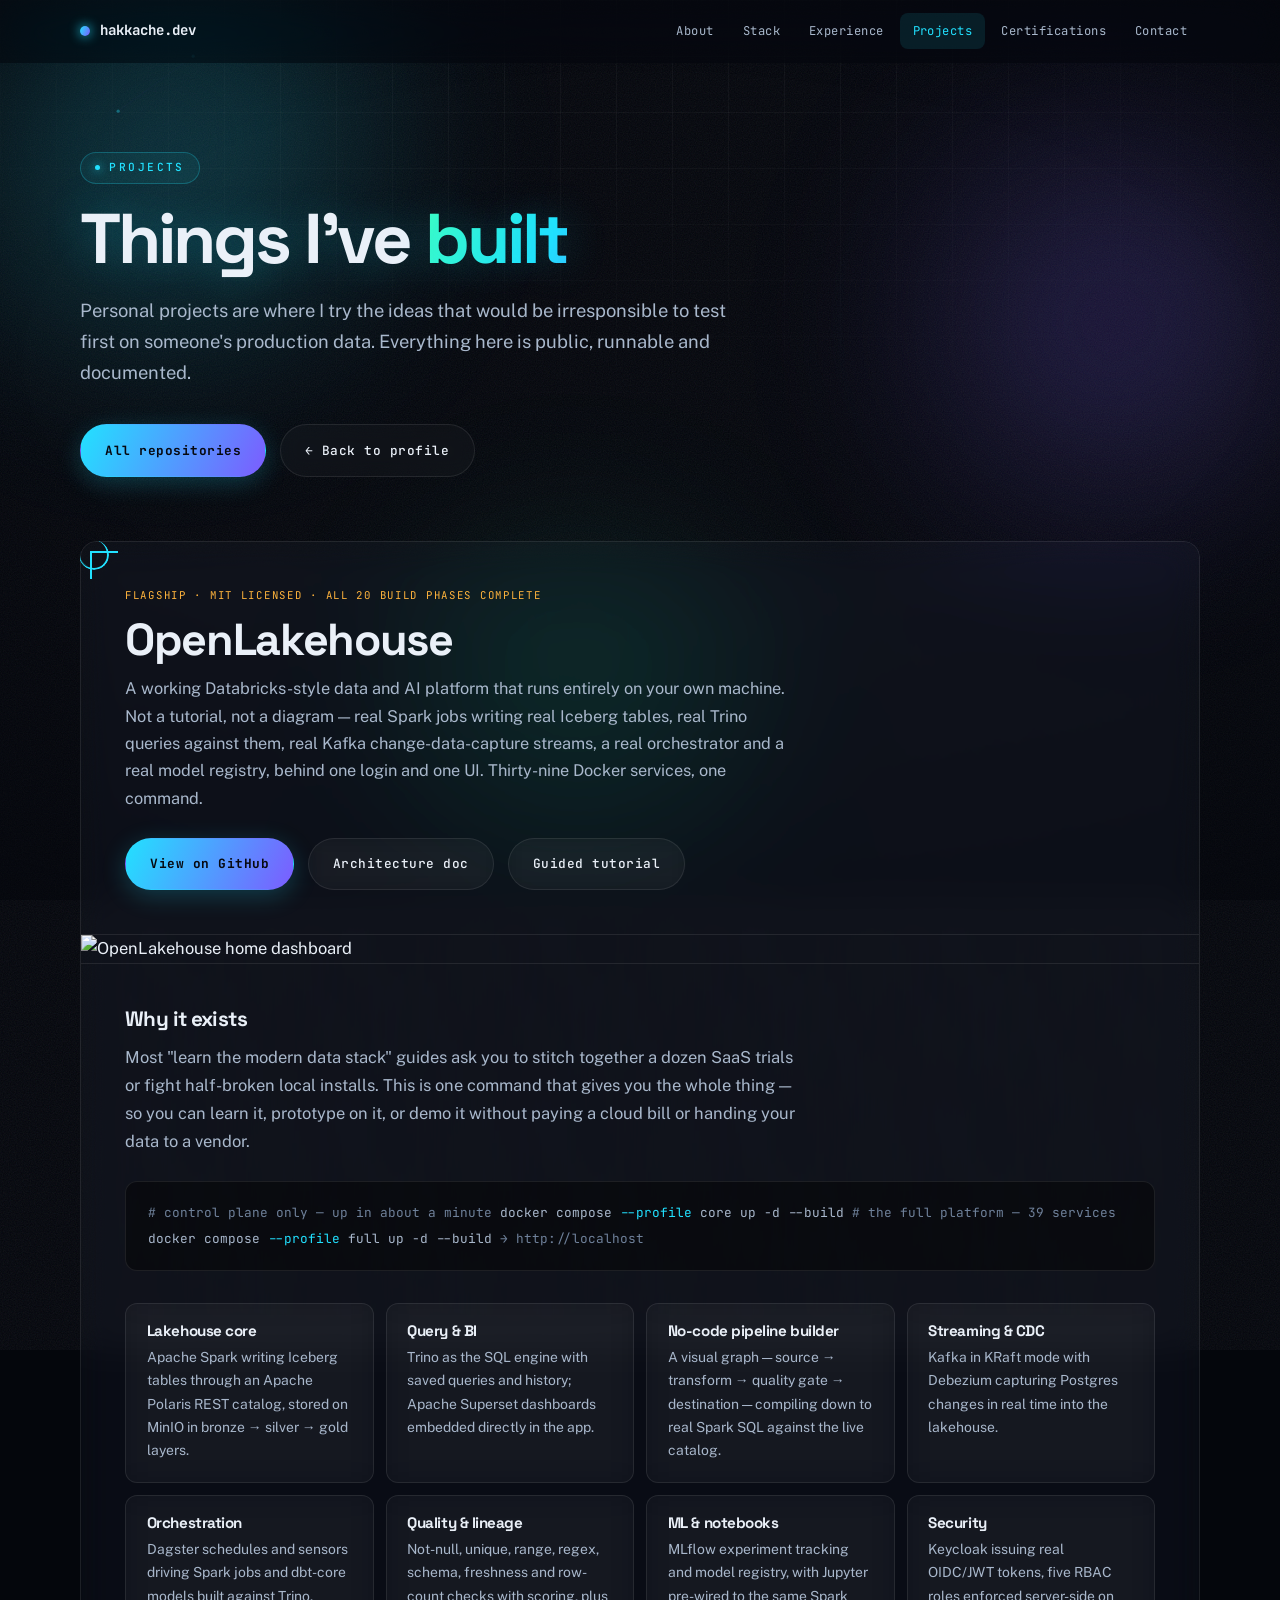
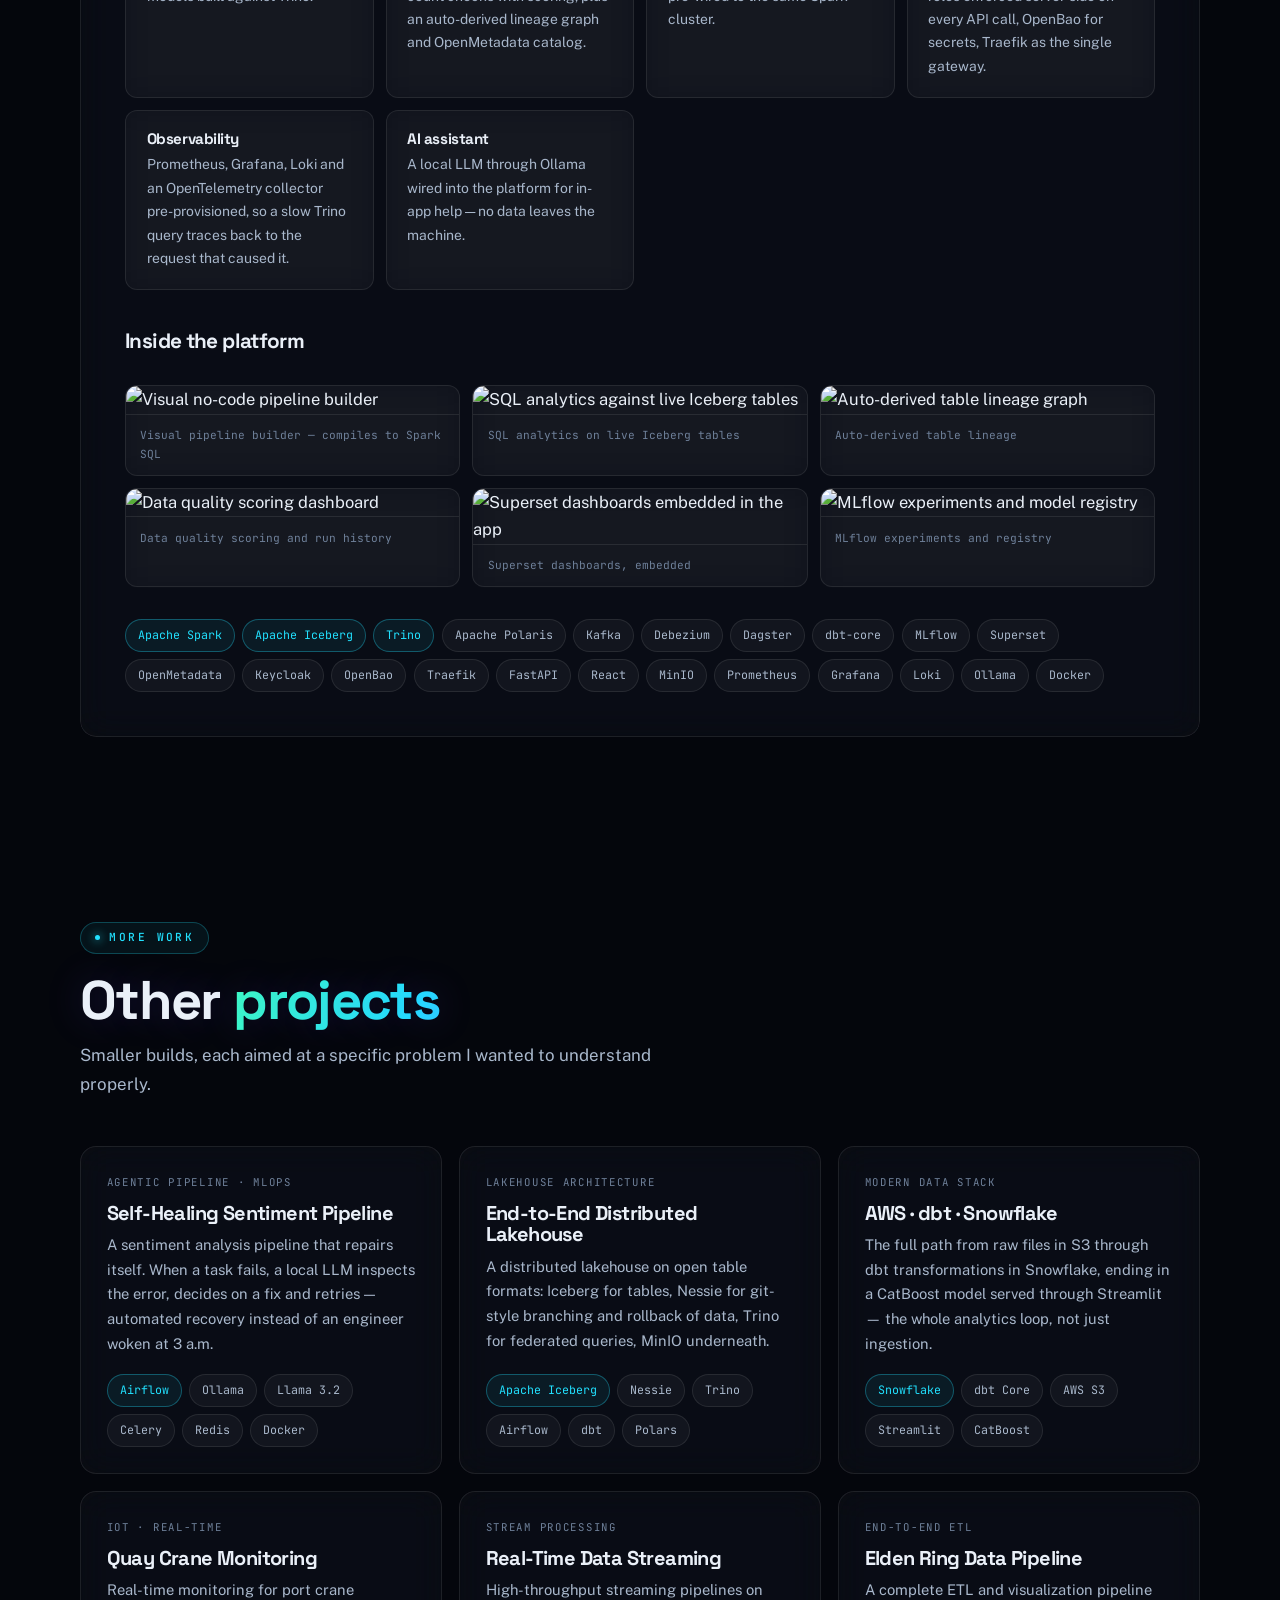
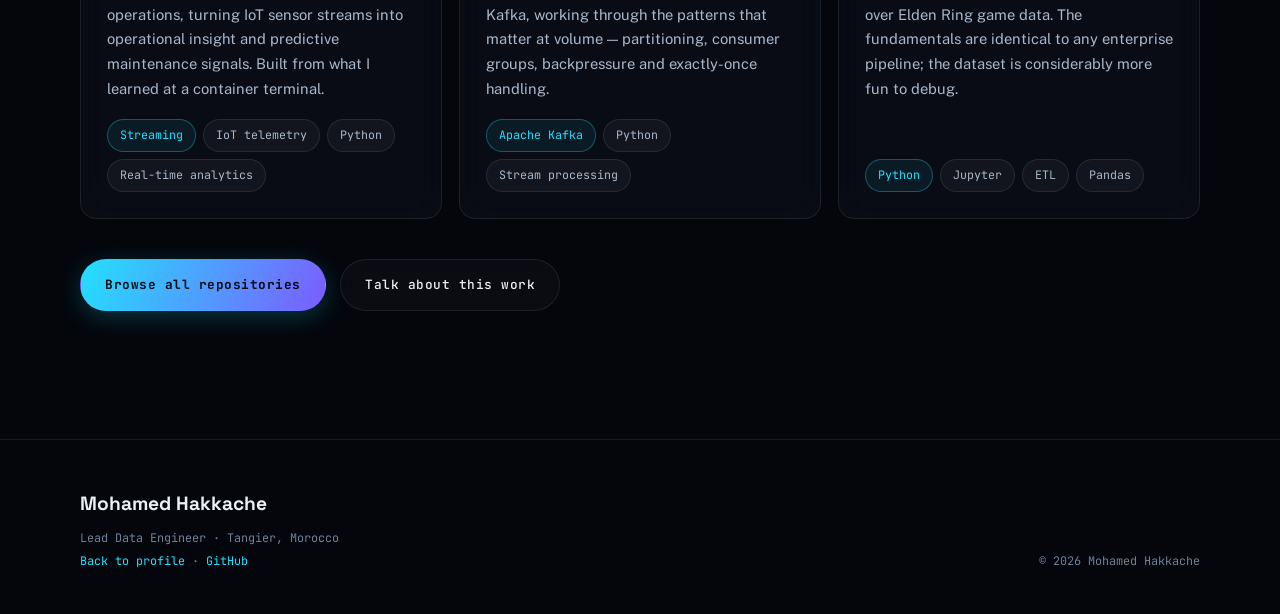
==== commit e95d379f: "Self-contained futuristic rebuild" ====
--- a/projects.html
+++ b/projects.html
@@ -27,7 +27,604 @@
 <link rel="preconnect" href="https://fonts.googleapis.com">
 <link rel="preconnect" href="https://fonts.gstatic.com" crossorigin>
 <link href="https://fonts.googleapis.com/css2?family=Space+Grotesk:wght@500;600;700&family=JetBrains+Mono:wght@400;500;700&family=Public+Sans:wght@400;500;600&display=swap" rel="stylesheet">
-<link rel="stylesheet" href="styles.css">
+<style>
+/* ============================================================
+   Mohamed Hakkache — portfolio
+   Direction: deep-space glass. Aurora mesh, conic light beams,
+   cursor-tracked spotlights. Readability holds at every layer.
+   ============================================================ */
+
+@property --beam-angle {
+  syntax: '<angle>';
+  initial-value: 0deg;
+  inherits: false;
+}
+
+:root {
+  /* space */
+  --void:     #04060C;
+  --deep:     #070B14;
+  --panel:    rgba(255, 255, 255, 0.028);
+  --panel-2:  rgba(255, 255, 255, 0.05);
+  --edge:     rgba(255, 255, 255, 0.085);
+  --edge-lit: rgba(255, 255, 255, 0.18);
+
+  /* light */
+  --cyan:     #22E1FF;
+  --violet:   #7C5CFF;
+  --mint:     #3DFFC0;
+  --amber:    #FFB43D;
+  --rose:     #FF5CA8;
+
+  /* text */
+  --text:     #EAF0F8;
+  --text-2:   #A9B8CC;
+  --muted:    #6F819A;
+
+  /* gradients */
+  --grad:     linear-gradient(115deg, var(--cyan), var(--violet));
+  --grad-3:   linear-gradient(115deg, var(--mint), var(--cyan) 45%, var(--violet));
+
+  /* type */
+  --display: 'Space Grotesk', 'Segoe UI', sans-serif;
+  --body:    'Public Sans', -apple-system, BlinkMacSystemFont, sans-serif;
+  --mono:    'JetBrains Mono', ui-monospace, monospace;
+
+  --gut: clamp(1.15rem, 4vw, 2.5rem);
+  --section-y: clamp(4.5rem, 10vw, 8.5rem);
+  --maxw: 1200px;
+  --r: 16px;
+}
+
+* { margin: 0; padding: 0; box-sizing: border-box; }
+html { scroll-behavior: smooth; scroll-padding-top: 96px; }
+
+body {
+  font-family: var(--body);
+  background: var(--void);
+  color: var(--text);
+  font-size: 16.5px;
+  line-height: 1.68;
+  -webkit-font-smoothing: antialiased;
+  overflow-x: hidden;
+  position: relative;
+}
+
+/* ---------- atmosphere: aurora mesh ---------- */
+
+.aurora { position: fixed; inset: 0; z-index: 0; pointer-events: none; overflow: hidden; }
+.blob {
+  position: absolute;
+  border-radius: 50%;
+  filter: blur(90px);
+  opacity: 0.55;
+  will-change: transform;
+}
+.blob.b1 { width: 46vw; height: 46vw; left: -10vw;  top: -12vw;  background: radial-gradient(circle, rgba(34,225,255,.55), transparent 68%); animation: drift1 26s ease-in-out infinite; }
+.blob.b2 { width: 42vw; height: 42vw; right: -8vw;  top: 4vw;    background: radial-gradient(circle, rgba(124,92,255,.55), transparent 68%); animation: drift2 32s ease-in-out infinite; }
+.blob.b3 { width: 38vw; height: 38vw; left: 26vw;   top: 52vh;   background: radial-gradient(circle, rgba(61,255,192,.28), transparent 68%); animation: drift3 38s ease-in-out infinite; }
+
+@keyframes drift1 { 0%,100% { transform: translate(0,0) scale(1); } 50% { transform: translate(8vw, 6vh) scale(1.15); } }
+@keyframes drift2 { 0%,100% { transform: translate(0,0) scale(1.1); } 50% { transform: translate(-7vw, 9vh) scale(1); } }
+@keyframes drift3 { 0%,100% { transform: translate(0,0) scale(1); } 50% { transform: translate(5vw,-8vh) scale(1.2); } }
+
+/* grid lattice, masked to fade at edges */
+.lattice {
+  position: fixed; inset: 0; z-index: 0; pointer-events: none;
+  background-image:
+    linear-gradient(rgba(255,255,255,.035) 1px, transparent 1px),
+    linear-gradient(90deg, rgba(255,255,255,.035) 1px, transparent 1px);
+  background-size: 56px 56px;
+  mask-image: radial-gradient(ellipse 90% 65% at 50% 0%, #000 20%, transparent 78%);
+  -webkit-mask-image: radial-gradient(ellipse 90% 65% at 50% 0%, #000 20%, transparent 78%);
+}
+
+/* film grain */
+.grain {
+  position: fixed; inset: -50%; z-index: 1; pointer-events: none;
+  opacity: 0.16;
+  background-image: url("data:image/svg+xml,%3Csvg xmlns='http://www.w3.org/2000/svg' width='200' height='200'%3E%3Cfilter id='n'%3E%3CfeTurbulence type='fractalNoise' baseFrequency='0.85' numOctaves='3'/%3E%3C/filter%3E%3Crect width='200' height='200' filter='url(%23n)' opacity='0.5'/%3E%3C/svg%3E");
+  animation: grainShift 7s steps(6) infinite;
+}
+@keyframes grainShift {
+  0%,100% { transform: translate(0,0); }
+  20% { transform: translate(-3%, 2%); }
+  40% { transform: translate(2%, -3%); }
+  60% { transform: translate(-2%, -2%); }
+  80% { transform: translate(3%, 1%); }
+}
+
+/* vignette */
+body::after {
+  content: ''; position: fixed; inset: 0; z-index: 1; pointer-events: none;
+  background: radial-gradient(ellipse 120% 80% at 50% 40%, transparent 40%, rgba(4,6,12,.75) 100%);
+}
+
+/* ---------- typography ---------- */
+
+h1,h2,h3,h4 { font-family: var(--display); font-weight: 700; line-height: 1.08; letter-spacing: -0.03em; }
+a { color: var(--cyan); text-decoration: none; }
+::selection { background: var(--cyan); color: var(--void); }
+
+.grad-text {
+  background: var(--grad-3);
+  background-size: 200% auto;
+  -webkit-background-clip: text; background-clip: text;
+  -webkit-text-fill-color: transparent; color: transparent;
+  animation: sheen 8s linear infinite;
+}
+@keyframes sheen { to { background-position: 200% center; } }
+
+.eyebrow {
+  display: inline-flex; align-items: center; gap: 0.6rem;
+  font-family: var(--mono); font-size: 0.7rem; font-weight: 500;
+  letter-spacing: 0.22em; text-transform: uppercase;
+  color: var(--cyan); margin-bottom: 1.1rem;
+  padding: 0.35rem 0.85rem;
+  border: 1px solid rgba(34,225,255,.25);
+  border-radius: 100px;
+  background: rgba(34,225,255,.06);
+}
+.eyebrow::before {
+  content: ''; width: 5px; height: 5px; border-radius: 50%;
+  background: var(--cyan); box-shadow: 0 0 10px var(--cyan);
+}
+
+.section-title { font-size: clamp(2rem, 5.2vw, 3.4rem); margin-bottom: 0.7rem; }
+.section-lede { color: var(--text-2); max-width: 64ch; margin-bottom: 3rem; font-size: 1.06rem; }
+
+/* ---------- layout ---------- */
+
+.wrap { max-width: var(--maxw); margin: 0 auto; padding: 0 var(--gut); position: relative; z-index: 3; }
+section { padding: var(--section-y) 0; position: relative; z-index: 3; }
+
+/* ---------- glass primitive ---------- */
+
+.glass {
+  position: relative;
+  background: var(--panel);
+  border: 1px solid var(--edge);
+  border-radius: var(--r);
+  backdrop-filter: blur(16px) saturate(150%);
+  -webkit-backdrop-filter: blur(16px) saturate(150%);
+  overflow: hidden;
+  transition: border-color .35s, transform .35s, box-shadow .35s;
+}
+/* cursor-tracked spotlight */
+.glass::before {
+  content: ''; position: absolute; inset: 0; pointer-events: none;
+  background: radial-gradient(380px circle at var(--mx, 50%) var(--my, 50%), rgba(34,225,255,.11), transparent 45%);
+  opacity: 0; transition: opacity .35s;
+}
+.glass:hover::before { opacity: 1; }
+.glass:hover { border-color: var(--edge-lit); box-shadow: 0 20px 60px rgba(0,0,0,.5); }
+
+/* conic light beam — used sparingly on the two hero-tier cards */
+.beam { position: relative; border-radius: var(--r); }
+.beam::after {
+  content: ''; position: absolute; inset: -1px; border-radius: inherit; padding: 1px;
+  background: conic-gradient(from var(--beam-angle),
+    transparent 0 55%, rgba(34,225,255,.9) 72%, rgba(124,92,255,.9) 84%, transparent 92%);
+  -webkit-mask: linear-gradient(#000 0 0) content-box, linear-gradient(#000 0 0);
+  -webkit-mask-composite: xor; mask-composite: exclude;
+  animation: spinBeam 7s linear infinite;
+  pointer-events: none; z-index: 4;
+}
+@keyframes spinBeam { to { --beam-angle: 360deg; } }
+
+/* ---------- scroll progress ---------- */
+.progress {
+  position: fixed; top: 0; left: 0; height: 2px; width: 0%;
+  background: var(--grad); z-index: 1000;
+  box-shadow: 0 0 14px rgba(34,225,255,.8);
+  transition: width .1s linear;
+}
+
+/* ---------- skip link ---------- */
+.skip { position: absolute; left: -9999px; background: var(--cyan); color: var(--void); padding: .8rem 1.2rem; z-index: 2000; font-weight: 700; }
+.skip:focus { left: 0; top: 0; }
+
+/* ---------- nav ---------- */
+
+nav {
+  position: sticky; top: 0; z-index: 900;
+  background: rgba(4,6,12,.55);
+  backdrop-filter: blur(20px) saturate(160%);
+  -webkit-backdrop-filter: blur(20px) saturate(160%);
+  border-bottom: 1px solid transparent;
+  transition: background .35s, border-color .35s;
+}
+nav.scrolled { background: rgba(4,6,12,.85); border-bottom-color: var(--edge); }
+
+.nav-inner { max-width: var(--maxw); margin: 0 auto; padding: .8rem var(--gut); display: flex; align-items: center; justify-content: space-between; gap: 1rem; }
+
+.brand { display: flex; align-items: center; gap: .6rem; font-family: var(--mono); font-size: .88rem; font-weight: 700; color: var(--text); white-space: nowrap; }
+.brand .orb {
+  width: 10px; height: 10px; border-radius: 50%;
+  background: var(--grad);
+  box-shadow: 0 0 12px var(--cyan);
+  animation: orbPulse 2.6s ease-in-out infinite;
+}
+@keyframes orbPulse { 0%,100% { transform: scale(1); opacity: 1; } 50% { transform: scale(1.25); opacity: .7; } }
+
+.nav-links { display: flex; gap: .2rem; list-style: none; flex-wrap: wrap; }
+.nav-links a {
+  font-family: var(--mono); font-size: .76rem; letter-spacing: .04em;
+  color: var(--text-2); padding: .5rem .8rem; border-radius: 8px;
+  transition: color .25s, background .25s; display: block;
+}
+.nav-links a:hover { color: var(--text); background: var(--panel-2); }
+.nav-links a.active { color: var(--cyan); background: rgba(34,225,255,.1); }
+
+/* ---------- buttons ---------- */
+
+.btn {
+  display: inline-flex; align-items: center; justify-content: center; gap: .55rem;
+  font-family: var(--mono); font-size: .8rem; letter-spacing: .04em;
+  padding: .9rem 1.5rem; border-radius: 100px; border: 1px solid transparent;
+  background: var(--grad); color: #06080F; font-weight: 700;
+  position: relative; overflow: hidden; cursor: pointer; min-height: 46px;
+  transition: transform .25s, box-shadow .25s;
+  box-shadow: 0 6px 24px rgba(34,225,255,.22);
+}
+.btn::after {
+  content: ''; position: absolute; inset: 0;
+  background: linear-gradient(100deg, transparent 20%, rgba(255,255,255,.45) 50%, transparent 80%);
+  transform: translateX(-120%); transition: transform .7s;
+}
+.btn:hover::after { transform: translateX(120%); }
+.btn:hover { transform: translateY(-3px); box-shadow: 0 14px 38px rgba(34,225,255,.35); }
+.btn:active { transform: translateY(-1px); }
+
+.btn-ghost {
+  background: var(--panel); color: var(--text); border-color: var(--edge);
+  box-shadow: none; font-weight: 500;
+  backdrop-filter: blur(10px); -webkit-backdrop-filter: blur(10px);
+}
+.btn-ghost:hover { border-color: var(--cyan); color: var(--cyan); box-shadow: 0 8px 30px rgba(34,225,255,.16); }
+
+:focus-visible { outline: 2px solid var(--cyan); outline-offset: 3px; border-radius: 6px; }
+
+/* ---------- hero ---------- */
+
+.hero { padding: clamp(3rem, 8vw, 5.5rem) 0 clamp(3rem, 7vw, 5rem); }
+.hero-grid { display: grid; grid-template-columns: 1.15fr .85fr; gap: clamp(2rem, 5vw, 4rem); align-items: center; }
+
+.status-pill {
+  display: inline-flex; align-items: center; gap: .6rem;
+  font-family: var(--mono); font-size: .74rem; color: var(--text-2);
+  border: 1px solid var(--edge); background: var(--panel);
+  padding: .45rem 1rem; border-radius: 100px; margin-bottom: 1.6rem;
+  backdrop-filter: blur(10px); -webkit-backdrop-filter: blur(10px);
+}
+.status-pill .live { width: 7px; height: 7px; border-radius: 50%; background: var(--mint); animation: breathe 2.4s ease-in-out infinite; }
+@keyframes breathe { 0%,100% { box-shadow: 0 0 0 0 rgba(61,255,192,.55); } 50% { box-shadow: 0 0 0 7px rgba(61,255,192,0); } }
+
+.hero h1 { font-size: clamp(2.7rem, 7.5vw, 5.4rem); letter-spacing: -.045em; margin-bottom: .8rem; }
+.hero h1 .line2 { display: block; }
+
+.hero-role {
+  font-family: var(--mono); font-size: clamp(.92rem, 2.2vw, 1.2rem);
+  color: var(--mint); margin-bottom: 1.4rem; min-height: 1.7em;
+}
+.hero-role .caret { display: inline-block; width: 9px; height: 1.05em; background: var(--mint); vertical-align: text-bottom; margin-left: 3px; animation: blink 1.05s steps(2) infinite; }
+@keyframes blink { 0%,49% { opacity: 1; } 50%,100% { opacity: 0; } }
+
+.hero-lede { font-size: clamp(1rem, 2vw, 1.15rem); color: var(--text-2); max-width: 56ch; margin-bottom: 2.2rem; }
+.hero-lede strong { color: var(--text); font-weight: 600; }
+.hero-actions { display: flex; gap: .85rem; flex-wrap: wrap; }
+
+/* hero console — the signature element */
+.console { padding: 1.4rem; font-family: var(--mono); }
+.console-bar { display: flex; align-items: center; gap: .5rem; padding-bottom: .9rem; margin-bottom: 1.1rem; border-bottom: 1px solid var(--edge); }
+.console-bar .dot { width: 9px; height: 9px; border-radius: 50%; background: var(--edge-lit); }
+.console-bar .dot.g { background: var(--mint); }
+.console-bar .title { font-size: .72rem; color: var(--muted); letter-spacing: .1em; text-transform: uppercase; margin-left: .4rem; }
+
+.stage { margin-bottom: 1.05rem; }
+.stage:last-child { margin-bottom: 0; }
+.stage-head { display: flex; justify-content: space-between; align-items: baseline; font-size: .74rem; margin-bottom: .45rem; }
+.stage-name { color: var(--text); letter-spacing: .06em; }
+.stage-val { color: var(--muted); }
+.stage-track { height: 5px; border-radius: 100px; background: rgba(255,255,255,.07); overflow: hidden; position: relative; }
+.stage-fill { height: 100%; border-radius: 100px; width: 0; transition: width 1.4s cubic-bezier(.2,.8,.2,1); position: relative; overflow: hidden; }
+.stage-fill::after {
+  content: ''; position: absolute; inset: 0;
+  background: linear-gradient(90deg, transparent, rgba(255,255,255,.55), transparent);
+  animation: flow 2.2s linear infinite;
+}
+@keyframes flow { 0% { transform: translateX(-100%); } 100% { transform: translateX(100%); } }
+
+.f-bronze { background: linear-gradient(90deg, #B4713C, #E0913F); }
+.f-silver { background: linear-gradient(90deg, #7C8FA8, #B9C9DC); }
+.f-gold   { background: linear-gradient(90deg, #C98A1E, var(--amber)); }
+.f-cyan   { background: var(--grad); }
+
+.console-foot { margin-top: 1.2rem; padding-top: .9rem; border-top: 1px solid var(--edge); font-size: .7rem; color: var(--muted); display: flex; justify-content: space-between; gap: .75rem; }
+.console-foot .ok { color: var(--mint); }
+
+/* ---------- marquee ---------- */
+
+.marquee { position: relative; z-index: 3; overflow: hidden; padding: 1.1rem 0; border-top: 1px solid var(--edge); border-bottom: 1px solid var(--edge); background: rgba(255,255,255,.015); }
+.marquee::before, .marquee::after { content: ''; position: absolute; top: 0; bottom: 0; width: 14%; z-index: 2; pointer-events: none; }
+.marquee::before { left: 0; background: linear-gradient(90deg, var(--void), transparent); }
+.marquee::after { right: 0; background: linear-gradient(270deg, var(--void), transparent); }
+.mq-track { display: flex; gap: 2.4rem; width: max-content; animation: slide 42s linear infinite; }
+.mq-track span { font-family: var(--mono); font-size: .82rem; color: var(--muted); letter-spacing: .1em; white-space: nowrap; transition: color .25s; }
+.mq-track span:hover { color: var(--cyan); }
+.marquee:hover .mq-track { animation-play-state: paused; }
+@keyframes slide { to { transform: translateX(-50%); } }
+
+/* ---------- stat band ---------- */
+
+.stat-band { display: grid; grid-template-columns: repeat(auto-fit, minmax(160px,1fr)); gap: 1rem; margin-top: 3.5rem; }
+.stat { padding: 1.5rem 1.35rem; border-radius: 14px; }
+.stat-num { font-family: var(--display); font-size: clamp(2.1rem, 5vw, 2.9rem); font-weight: 700; line-height: 1; letter-spacing: -.04em; }
+.stat-num .suffix { background: var(--grad); -webkit-background-clip: text; background-clip: text; -webkit-text-fill-color: transparent; }
+.stat-label { font-family: var(--mono); font-size: .68rem; letter-spacing: .16em; text-transform: uppercase; color: var(--muted); margin-top: .55rem; }
+
+/* ---------- layers (stack) ---------- */
+
+.layers { display: grid; gap: .75rem; }
+.layer { display: grid; grid-template-columns: 215px 1fr; gap: 1.5rem; align-items: start; padding: 1.4rem clamp(1.1rem, 3vw, 1.8rem); border-radius: 14px; }
+.layer-name { font-family: var(--mono); font-size: .8rem; font-weight: 700; letter-spacing: .07em; text-transform: uppercase; display: flex; gap: .7rem; padding-top: .2rem; }
+.layer-name .bar { width: 3px; border-radius: 3px; flex: none; align-self: stretch; min-height: 30px; }
+.layer-name small { display: block; font-weight: 400; text-transform: none; letter-spacing: 0; color: var(--muted); font-size: .72rem; margin-top: .2rem; }
+
+.tags { display: flex; flex-wrap: wrap; gap: .45rem; }
+.tag {
+  font-family: var(--mono); font-size: .73rem; color: var(--text-2);
+  background: rgba(255,255,255,.04); border: 1px solid var(--edge);
+  padding: .35rem .75rem; border-radius: 100px;
+  transition: color .25s, border-color .25s, background .25s, transform .25s;
+}
+.tag:hover { color: var(--text); border-color: var(--edge-lit); transform: translateY(-2px); }
+.tag.key { color: var(--cyan); border-color: rgba(34,225,255,.32); background: rgba(34,225,255,.07); }
+
+/* ---------- experience rail ---------- */
+
+.rail { position: relative; padding-left: 2.6rem; }
+.rail::before {
+  content: ''; position: absolute; left: 8px; top: 10px; bottom: 10px; width: 2px;
+  background: linear-gradient(180deg, var(--amber), var(--cyan) 30%, var(--violet) 70%, rgba(124,92,255,.15));
+}
+.rail::after {
+  content: ''; position: absolute; left: 5px; width: 8px; height: 80px; border-radius: 100px;
+  background: linear-gradient(180deg, transparent, rgba(255,255,255,.75), transparent);
+  filter: blur(3px); animation: railPulse 5.5s ease-in-out infinite;
+}
+@keyframes railPulse { 0% { top: 0; opacity: 0; } 15% { opacity: .8; } 85% { opacity: .8; } 100% { top: 100%; opacity: 0; } }
+
+.role { position: relative; padding-bottom: 1.75rem; }
+.role:last-child { padding-bottom: 0; }
+.role::before {
+  content: ''; position: absolute; left: -2.6rem; top: 1.4rem;
+  width: 18px; height: 18px; border-radius: 50%;
+  background: var(--void); border: 2px solid var(--violet); z-index: 2;
+}
+.role.tier-now::before { border-color: var(--amber); box-shadow: 0 0 0 4px rgba(255,180,61,.12), 0 0 22px rgba(255,180,61,.6); }
+.role.tier-mid::before { border-color: var(--cyan); }
+
+.role-card { padding: clamp(1.3rem, 3vw, 1.9rem); }
+.role.tier-now .role-card { background: linear-gradient(160deg, rgba(255,180,61,.09), var(--panel) 55%); border-color: rgba(255,180,61,.28); }
+
+.role-head { display: flex; justify-content: space-between; gap: 1rem; flex-wrap: wrap; align-items: baseline; margin-bottom: .35rem; }
+.role-title { font-size: clamp(1.2rem, 2.8vw, 1.55rem); }
+.role-when { font-family: var(--mono); font-size: .73rem; color: var(--muted); white-space: nowrap; }
+.role-org { font-family: var(--mono); font-size: .86rem; color: var(--cyan); margin-bottom: .3rem; }
+.role-where { font-size: .84rem; color: var(--muted); margin-bottom: 1.1rem; }
+
+.role-card ul { list-style: none; }
+.role-card li { position: relative; padding-left: 1.4rem; margin-bottom: .55rem; color: var(--text-2); font-size: .95rem; }
+.role-card li::before { content: ''; position: absolute; left: 0; top: .68em; width: 7px; height: 1px; background: var(--cyan); opacity: .7; }
+.role-card li strong { color: var(--text); font-weight: 600; }
+.role-stack { margin-top: 1.2rem; padding-top: 1.1rem; border-top: 1px solid var(--edge); }
+
+.badge-now {
+  display: inline-block; font-family: var(--mono); font-size: .62rem; font-weight: 700;
+  letter-spacing: .14em; text-transform: uppercase; color: #0B0700;
+  background: var(--amber); padding: .2rem .55rem; border-radius: 100px;
+  vertical-align: middle; margin-left: .6rem;
+}
+
+/* ---------- projects ---------- */
+
+.proj-grid { display: grid; grid-template-columns: repeat(auto-fit, minmax(300px,1fr)); gap: 1.1rem; }
+.proj { display: flex; flex-direction: column; padding: 1.6rem; color: inherit; }
+.proj:hover { transform: translateY(-6px); }
+.proj-kicker { font-family: var(--mono); font-size: .67rem; letter-spacing: .16em; text-transform: uppercase; color: var(--muted); margin-bottom: .75rem; }
+.proj h3 { font-size: 1.25rem; margin-bottom: .55rem; }
+.proj p { color: var(--text-2); font-size: .92rem; flex: 1; margin-bottom: 1.1rem; }
+
+.flagship { overflow: hidden; margin-bottom: 2.5rem; }
+.flagship-body { padding: clamp(1.6rem, 4vw, 2.75rem); }
+.flagship h2 { font-size: clamp(1.8rem, 4.5vw, 2.8rem); margin-bottom: .7rem; }
+.flagship .lede { color: var(--text-2); max-width: 68ch; margin-bottom: 1.6rem; font-size: 1.02rem; }
+
+.shot { display: block; border-top: 1px solid var(--edge); border-bottom: 1px solid var(--edge); }
+.shot img { display: block; width: 100%; height: auto; }
+
+.shot-grid { display: grid; grid-template-columns: repeat(auto-fit, minmax(250px,1fr)); gap: .75rem; margin-top: 2rem; }
+.shot-cell { border-radius: 12px; overflow: hidden; }
+.shot-cell img { display: block; width: 100%; height: auto; transition: transform .5s; }
+.shot-cell:hover img { transform: scale(1.04); }
+.shot-cell figcaption { font-family: var(--mono); font-size: .7rem; color: var(--muted); padding: .7rem .9rem; border-top: 1px solid var(--edge); }
+
+.spec { display: grid; grid-template-columns: repeat(auto-fit, minmax(235px,1fr)); gap: .75rem; margin: 2rem 0; }
+.spec-item { padding: 1.2rem 1.3rem; border-radius: 12px; }
+.spec-item h4 { font-size: .95rem; margin-bottom: .4rem; }
+.spec-item p { font-size: .87rem; color: var(--text-2); }
+
+.code-block {
+  font-family: var(--mono); font-size: .8rem; line-height: 2;
+  background: rgba(0,0,0,.42); border: 1px solid var(--edge); border-radius: 12px;
+  padding: 1.15rem 1.35rem; overflow-x: auto; color: var(--text-2);
+}
+.code-block .c { color: var(--muted); }
+.code-block .k { color: var(--cyan); }
+
+/* ---------- certifications ---------- */
+
+.cert-grid { display: grid; grid-template-columns: repeat(auto-fill, minmax(290px,1fr)); gap: .75rem; }
+.cert { padding: 1.25rem 1.35rem; border-radius: 12px; display: block; color: inherit; }
+.cert:hover { transform: translateY(-4px); }
+.cert:hover .cert-name { color: var(--cyan); }
+.cert-name { font-weight: 600; font-size: .94rem; margin-bottom: .5rem; line-height: 1.45; transition: color .25s; }
+.cert-meta { font-family: var(--mono); font-size: .7rem; color: var(--muted); display: flex; justify-content: space-between; gap: .75rem; }
+.cert-meta .org { color: var(--amber); }
+
+/* ---------- education ---------- */
+.edu { display: grid; gap: .75rem; }
+.edu-row { padding: 1.25rem 1.4rem; border-radius: 12px; display: flex; justify-content: space-between; gap: 1rem; flex-wrap: wrap; align-items: baseline; }
+.edu-row h4 { font-size: 1rem; }
+.edu-row p { color: var(--text-2); font-size: .89rem; }
+.edu-row .when { font-family: var(--mono); font-size: .73rem; color: var(--muted); white-space: nowrap; }
+
+/* ---------- contact ---------- */
+.contact-grid { display: grid; grid-template-columns: repeat(auto-fit, minmax(235px,1fr)); gap: .75rem; }
+.contact-card { padding: 1.5rem 1.4rem; border-radius: 14px; display: block; color: inherit; }
+.contact-card:hover { transform: translateY(-5px); }
+.contact-card:hover .c-value { color: var(--cyan); }
+.c-label { font-family: var(--mono); font-size: .68rem; letter-spacing: .16em; text-transform: uppercase; color: var(--muted); margin-bottom: .55rem; }
+.c-value { font-size: .95rem; font-weight: 500; word-break: break-word; transition: color .25s; }
+
+/* ---------- footer ---------- */
+footer { border-top: 1px solid var(--edge); padding: 3rem 0 2.5rem; position: relative; z-index: 3; }
+.foot-inner { display: flex; justify-content: space-between; gap: 1.5rem; flex-wrap: wrap; align-items: flex-end; }
+.foot-name { font-family: var(--display); font-weight: 700; font-size: 1.2rem; margin-bottom: .4rem; }
+.foot-meta { font-family: var(--mono); font-size: .74rem; color: var(--muted); line-height: 2; }
+
+/* ---------- reveal ---------- */
+.reveal { opacity: 0; transform: translateY(26px); transition: opacity .8s cubic-bezier(.2,.8,.2,1), transform .8s cubic-bezier(.2,.8,.2,1); }
+.reveal.in { opacity: 1; transform: none; }
+
+/* ---------- responsive ---------- */
+
+@media (max-width: 980px) {
+  .hero-grid { grid-template-columns: 1fr; }
+}
+@media (max-width: 860px) {
+  .layer { grid-template-columns: 1fr; gap: .9rem; }
+  .layer-name .bar { min-height: 20px; }
+}
+@media (max-width: 720px) {
+  body { font-size: 16px; }
+  .nav-inner { flex-direction: column; align-items: stretch; gap: .55rem; padding-bottom: .55rem; }
+  .nav-links { justify-content: center; gap: .1rem; }
+  .nav-links a { padding: .45rem .55rem; font-size: .7rem; }
+  .hero-actions .btn { width: 100%; }
+  .rail { padding-left: 1.9rem; }
+  .role::before { left: -1.9rem; width: 14px; height: 14px; top: 1.3rem; }
+  .rail::before { left: 6px; }
+  .rail::after { left: 3px; }
+  .role-head { flex-direction: column; gap: .2rem; }
+  .foot-inner { flex-direction: column; align-items: flex-start; }
+  .blob { filter: blur(60px); opacity: .4; }
+  .grain { display: none; }
+}
+
+@media (prefers-reduced-motion: reduce) {
+  *, *::before, *::after {
+    animation-duration: .001ms !important; animation-iteration-count: 1 !important;
+    transition-duration: .001ms !important; scroll-behavior: auto !important;
+  }
+  .reveal { opacity: 1; transform: none; }
+  .blob { animation: none; }
+}
+
+@media print {
+  nav, .aurora, .lattice, .grain, .progress, .marquee, .hero-actions { display: none !important; }
+  body { background: #fff; color: #000; }
+  body::after { display: none; }
+}
+
+/* ============================================================
+   LAYER 2 — deep-space effects
+   ============================================================ */
+
+/* live data-network canvas */
+#net { position: fixed; inset: 0; z-index: 0; pointer-events: none; opacity: .55; }
+
+/* perspective horizon grid under the hero */
+.horizon {
+  position: absolute; left: 0; right: 0; bottom: -2px; height: 46vh;
+  z-index: 0; pointer-events: none; overflow: hidden;
+  perspective: 260px;
+  mask-image: linear-gradient(180deg, transparent, #000 55%);
+  -webkit-mask-image: linear-gradient(180deg, transparent, #000 55%);
+}
+.horizon-grid {
+  position: absolute; left: -60%; right: -60%; top: 0; height: 300%;
+  background-image:
+    linear-gradient(90deg, rgba(34,225,255,.32) 1px, transparent 1px),
+    linear-gradient(0deg,  rgba(124,92,255,.30) 1px, transparent 1px);
+  background-size: 62px 62px;
+  transform: rotateX(72deg);
+  transform-origin: 50% 0;
+  animation: horizonRun 5.5s linear infinite;
+}
+@keyframes horizonRun { to { background-position: 0 62px; } }
+
+/* horizon glow line */
+.horizon::after {
+  content: ''; position: absolute; left: 0; right: 0; top: 0; height: 1px;
+  background: linear-gradient(90deg, transparent, var(--cyan), var(--violet), transparent);
+  box-shadow: 0 0 24px rgba(34,225,255,.85);
+}
+
+/* neon headline treatment */
+.hero h1 { text-shadow: 0 0 44px rgba(34,225,255,.28); }
+.section-title { text-shadow: 0 0 38px rgba(124,92,255,.22); }
+
+/* 3D tilt */
+.tilt-scene { perspective: 1100px; }
+.tilt { transform-style: preserve-3d; transition: transform .18s ease-out; will-change: transform; }
+
+/* hero orbit ring behind the console */
+.ring-wrap { position: relative; }
+.ring-wrap::before {
+  content: ''; position: absolute; inset: -14%;
+  border-radius: 50%;
+  border: 1px dashed rgba(34,225,255,.22);
+  animation: spinSlow 34s linear infinite;
+  pointer-events: none;
+}
+.ring-wrap::after {
+  content: ''; position: absolute; inset: -6%;
+  border-radius: 50%;
+  border: 1px solid rgba(124,92,255,.16);
+  animation: spinSlow 22s linear infinite reverse;
+  pointer-events: none;
+}
+@keyframes spinSlow { to { transform: rotate(360deg); } }
+
+/* section number tick */
+.eyebrow { position: relative; }
+
+/* corner brackets on flagship */
+.bracket { position: relative; }
+.bracket::before, .bracket::after {
+  content: ''; position: absolute; width: 26px; height: 26px; z-index: 5; pointer-events: none;
+  border-color: var(--cyan); border-style: solid;
+}
+.bracket::before { top: 10px; left: 10px; border-width: 2px 0 0 2px; }
+.bracket::after { bottom: 10px; right: 10px; border-width: 0 2px 2px 0; }
+
+/* stronger hover lift on interactive glass */
+.proj:hover, .cert:hover, .contact-card:hover { box-shadow: 0 24px 70px rgba(0,0,0,.6), 0 0 40px rgba(34,225,255,.1); }
+
+@media (max-width: 720px) {
+  .horizon { height: 30vh; }
+  .ring-wrap::before, .ring-wrap::after { display: none; }
+  #net { display: none; }
+}
+@media (prefers-reduced-motion: reduce) {
+  .horizon-grid { animation: none; }
+  .ring-wrap::before, .ring-wrap::after { animation: none; }
+  #net { display: none; }
+}
+
+</style>
 
 <script type="application/ld+json">
 {
@@ -50,6 +647,7 @@
 <div class="aurora" aria-hidden="true">
   <span class="blob b1"></span><span class="blob b2"></span><span class="blob b3"></span>
 </div>
+<canvas id="net" aria-hidden="true"></canvas>
 <div class="lattice" aria-hidden="true"></div>
 <div class="grain" aria-hidden="true"></div>
 
@@ -70,6 +668,7 @@
 <main id="main">
 
 <section class="hero" style="padding-bottom:2rem;">
+  <div class="horizon" aria-hidden="true"><div class="horizon-grid"></div></div>
   <div class="wrap">
     <p class="eyebrow">Projects</p>
     <h1 style="font-size:clamp(2.3rem,6.5vw,4.4rem);">Things I've <span class="grad-text">built</span></h1>
@@ -87,7 +686,7 @@
 <!-- ================= FLAGSHIP ================= -->
 <section style="padding-top:2rem;">
   <div class="wrap reveal">
-    <div class="beam flagship">
+    <div class="beam flagship bracket">
       <div class="glass" style="border-radius:var(--r);">
 
         <div class="flagship-body">
@@ -184,44 +783,44 @@
     <h2 class="section-title">Other <span class="grad-text">projects</span></h2>
     <p class="section-lede">Smaller builds, each aimed at a specific problem I wanted to understand properly.</p>
 
-    <div class="proj-grid">
-
-      <a class="glass proj" href="https://github.com/hakkache/Self-Healing-Agentic-Sentiment-Analysis-Pipeline" target="_blank" rel="noopener">
+    <div class="proj-grid tilt-scene">
+
+      <a class="glass proj tilt" href="https://github.com/hakkache/Self-Healing-Agentic-Sentiment-Analysis-Pipeline" target="_blank" rel="noopener">
         <div class="proj-kicker">Agentic pipeline · MLOps</div>
         <h3>Self-Healing Sentiment Pipeline</h3>
         <p>A sentiment analysis pipeline that repairs itself. When a task fails, a local LLM inspects the error, decides on a fix and retries — automated recovery instead of an engineer woken at 3 a.m.</p>
         <div class="tags"><span class="tag key">Airflow</span><span class="tag">Ollama</span><span class="tag">Llama 3.2</span><span class="tag">Celery</span><span class="tag">Redis</span><span class="tag">Docker</span></div>
       </a>
 
-      <a class="glass proj" href="https://github.com/hakkache/End-to-End-Modern-Distributed-Lakehouse" target="_blank" rel="noopener">
+      <a class="glass proj tilt" href="https://github.com/hakkache/End-to-End-Modern-Distributed-Lakehouse" target="_blank" rel="noopener">
         <div class="proj-kicker">Lakehouse architecture</div>
         <h3>End-to-End Distributed Lakehouse</h3>
         <p>A distributed lakehouse on open table formats: Iceberg for tables, Nessie for git-style branching and rollback of data, Trino for federated queries, MinIO underneath.</p>
         <div class="tags"><span class="tag key">Apache Iceberg</span><span class="tag">Nessie</span><span class="tag">Trino</span><span class="tag">Airflow</span><span class="tag">dbt</span><span class="tag">Polars</span></div>
       </a>
 
-      <a class="glass proj" href="https://github.com/hakkache/Data_Engineering_Project_AWS_DBT_SNOWFLAKE" target="_blank" rel="noopener">
+      <a class="glass proj tilt" href="https://github.com/hakkache/Data_Engineering_Project_AWS_DBT_SNOWFLAKE" target="_blank" rel="noopener">
         <div class="proj-kicker">Modern data stack</div>
         <h3>AWS · dbt · Snowflake</h3>
         <p>The full path from raw files in S3 through dbt transformations in Snowflake, ending in a CatBoost model served through Streamlit — the whole analytics loop, not just ingestion.</p>
         <div class="tags"><span class="tag key">Snowflake</span><span class="tag">dbt Core</span><span class="tag">AWS S3</span><span class="tag">Streamlit</span><span class="tag">CatBoost</span></div>
       </a>
 
-      <a class="glass proj" href="https://github.com/hakkache/QUAY-CRANE-REAL-TIME-MONITORING-SYSTEM" target="_blank" rel="noopener">
+      <a class="glass proj tilt" href="https://github.com/hakkache/QUAY-CRANE-REAL-TIME-MONITORING-SYSTEM" target="_blank" rel="noopener">
         <div class="proj-kicker">IoT · real-time</div>
         <h3>Quay Crane Monitoring</h3>
         <p>Real-time monitoring for port crane operations, turning IoT sensor streams into operational insight and predictive maintenance signals. Built from what I learned at a container terminal.</p>
         <div class="tags"><span class="tag key">Streaming</span><span class="tag">IoT telemetry</span><span class="tag">Python</span><span class="tag">Real-time analytics</span></div>
       </a>
 
-      <a class="glass proj" href="https://github.com/hakkache/Real-Time-Data-Streaming" target="_blank" rel="noopener">
+      <a class="glass proj tilt" href="https://github.com/hakkache/Real-Time-Data-Streaming" target="_blank" rel="noopener">
         <div class="proj-kicker">Stream processing</div>
         <h3>Real-Time Data Streaming</h3>
         <p>High-throughput streaming pipelines on Kafka, working through the patterns that matter at volume — partitioning, consumer groups, backpressure and exactly-once handling.</p>
         <div class="tags"><span class="tag key">Apache Kafka</span><span class="tag">Python</span><span class="tag">Stream processing</span></div>
       </a>
 
-      <a class="glass proj" href="https://github.com/hakkache/EldenRingDataE2Project" target="_blank" rel="noopener">
+      <a class="glass proj tilt" href="https://github.com/hakkache/EldenRingDataE2Project" target="_blank" rel="noopener">
         <div class="proj-kicker">End-to-end ETL</div>
         <h3>Elden Ring Data Pipeline</h3>
         <p>A complete ETL and visualization pipeline over Elden Ring game data. The fundamentals are identical to any enterprise pipeline; the dataset is considerably more fun to debug.</p>
@@ -255,6 +854,7 @@
 <script>
 (function () {
   'use strict';
+  var reduced = window.matchMedia('(prefers-reduced-motion: reduce)').matches;
   document.getElementById('year').textContent = new Date().getFullYear();
 
   var nav = document.getElementById('nav'), bar = document.getElementById('progress');
@@ -282,6 +882,73 @@
   } else {
     document.querySelectorAll('.reveal').forEach(function (n) { n.classList.add('in'); });
   }
+
+  /* ---- live data-network canvas ---- */
+  (function () {
+    if (reduced || !window.matchMedia('(min-width: 721px)').matches) return;
+    var c = document.getElementById('net');
+    if (!c) return;
+    var ctx = c.getContext('2d'), nodes = [], w, h, dpr = Math.min(window.devicePixelRatio || 1, 2);
+
+    function size() {
+      w = c.clientWidth; h = c.clientHeight;
+      c.width = w * dpr; c.height = h * dpr;
+      ctx.setTransform(dpr, 0, 0, dpr, 0, 0);
+    }
+    function build() {
+      var n = Math.min(70, Math.round(w * h / 22000));
+      nodes = [];
+      for (var i = 0; i < n; i++) {
+        nodes.push({
+          x: Math.random() * w, y: Math.random() * h,
+          vx: (Math.random() - .5) * .28, vy: (Math.random() - .5) * .28,
+          r: Math.random() * 1.6 + .8
+        });
+      }
+    }
+    function frame() {
+      ctx.clearRect(0, 0, w, h);
+      for (var i = 0; i < nodes.length; i++) {
+        var p = nodes[i];
+        p.x += p.vx; p.y += p.vy;
+        if (p.x < 0 || p.x > w) p.vx *= -1;
+        if (p.y < 0 || p.y > h) p.vy *= -1;
+        ctx.beginPath();
+        ctx.arc(p.x, p.y, p.r, 0, Math.PI * 2);
+        ctx.fillStyle = 'rgba(34,225,255,.75)';
+        ctx.fill();
+        for (var j = i + 1; j < nodes.length; j++) {
+          var q = nodes[j], dx = p.x - q.x, dy = p.y - q.y, d = Math.sqrt(dx * dx + dy * dy);
+          if (d < 132) {
+            ctx.beginPath();
+            ctx.moveTo(p.x, p.y); ctx.lineTo(q.x, q.y);
+            ctx.strokeStyle = 'rgba(124,92,255,' + (0.24 * (1 - d / 132)).toFixed(3) + ')';
+            ctx.lineWidth = 1;
+            ctx.stroke();
+          }
+        }
+      }
+      requestAnimationFrame(frame);
+    }
+    size(); build(); frame();
+    var t;
+    window.addEventListener('resize', function () {
+      clearTimeout(t); t = setTimeout(function () { size(); build(); }, 200);
+    });
+  })();
+
+  /* ---- 3D tilt on cards ---- */
+  if (!reduced && window.matchMedia('(hover: hover)').matches) {
+    document.querySelectorAll('.tilt').forEach(function (card) {
+      card.addEventListener('mousemove', function (e) {
+        var r = card.getBoundingClientRect();
+        var px = (e.clientX - r.left) / r.width - .5;
+        var py = (e.clientY - r.top) / r.height - .5;
+        card.style.transform = 'rotateY(' + (px * 7).toFixed(2) + 'deg) rotateX(' + (-py * 7).toFixed(2) + 'deg) translateZ(6px)';
+      });
+      card.addEventListener('mouseleave', function () { card.style.transform = ''; });
+    });
+  }
 })();
 </script>
 </body>
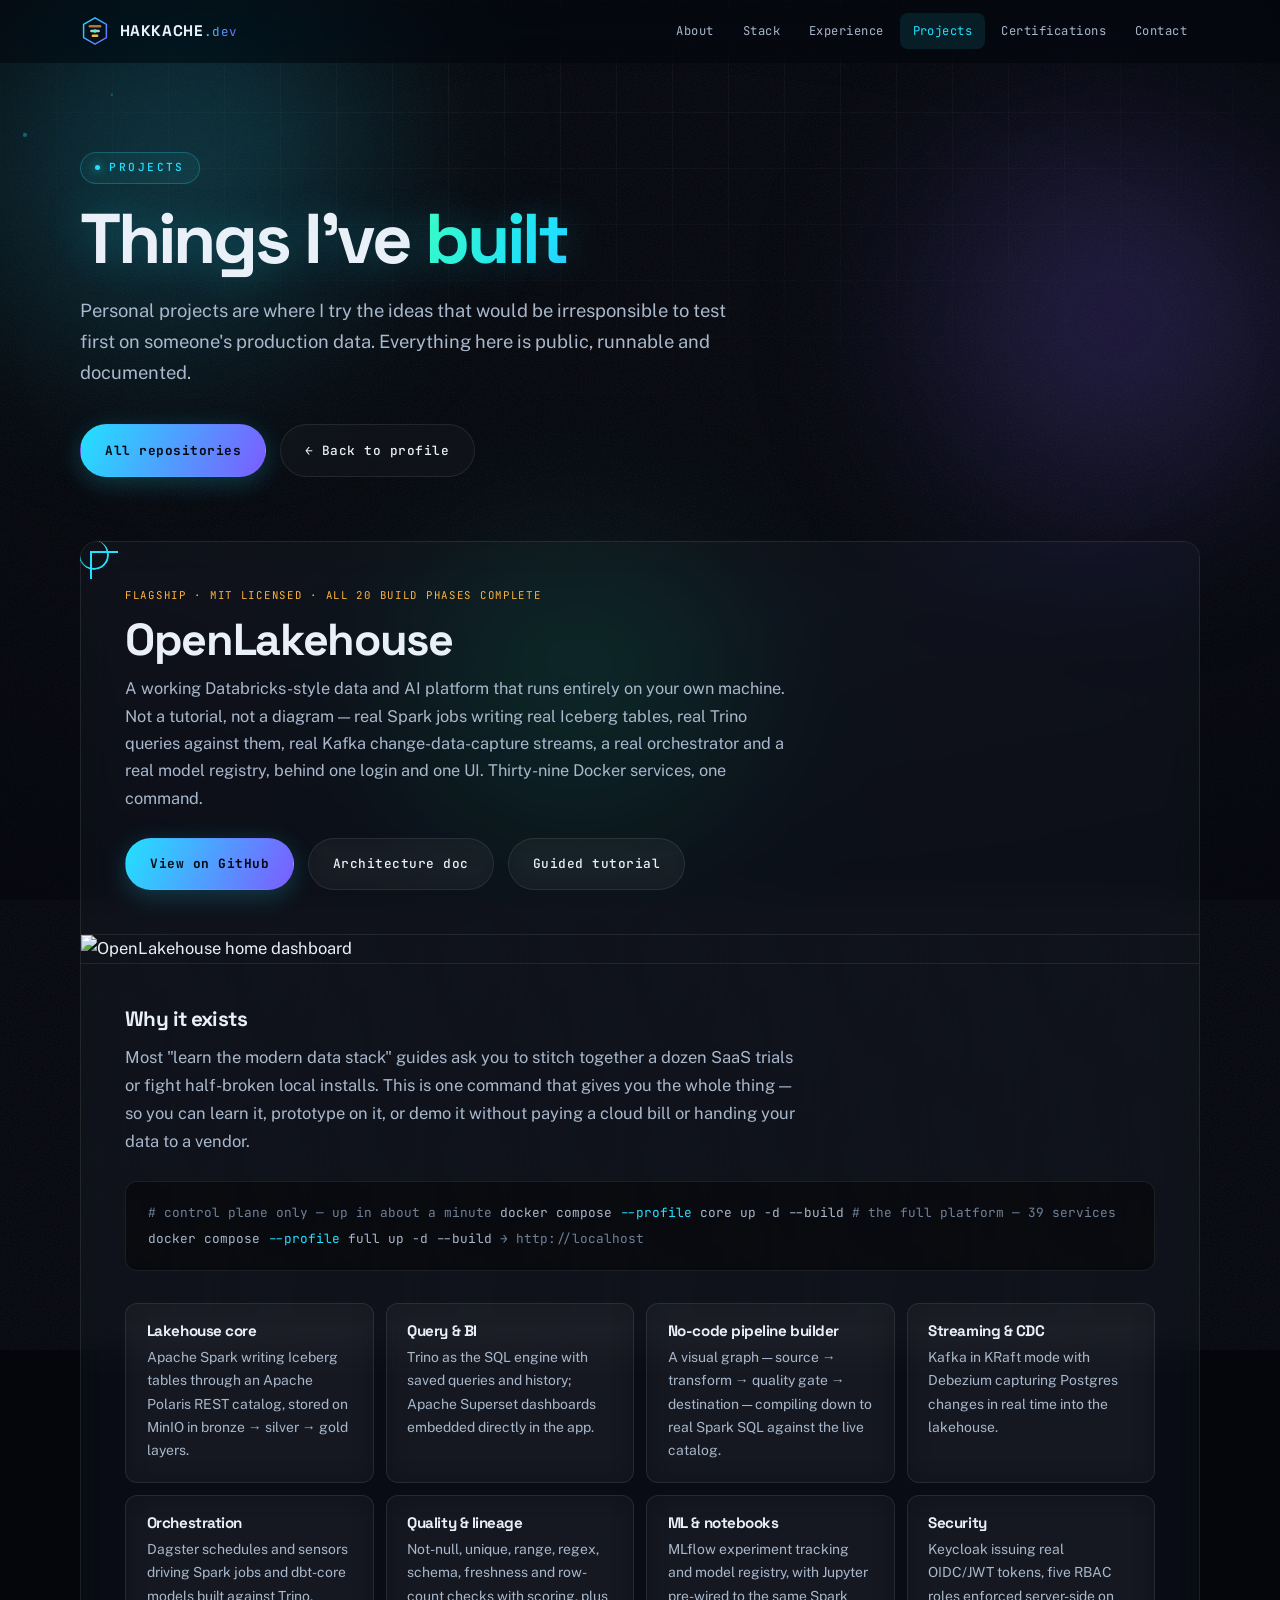
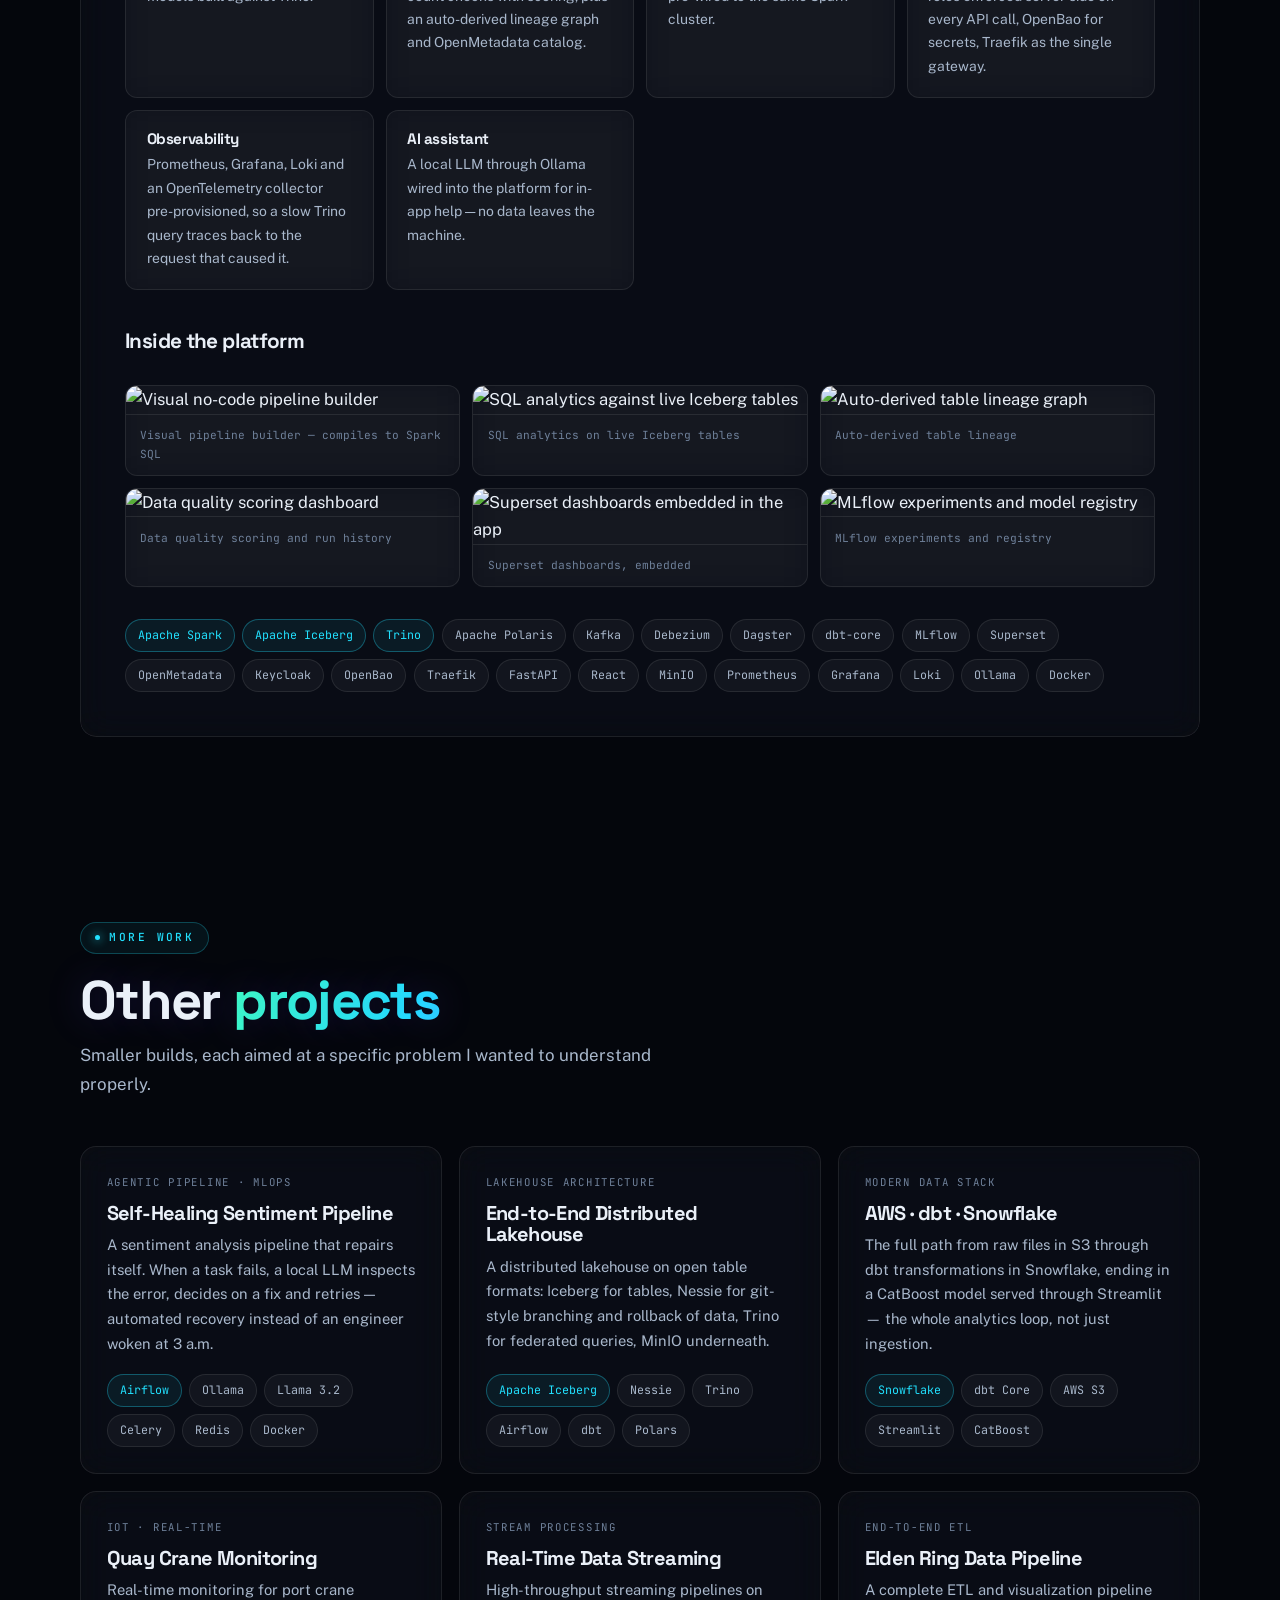
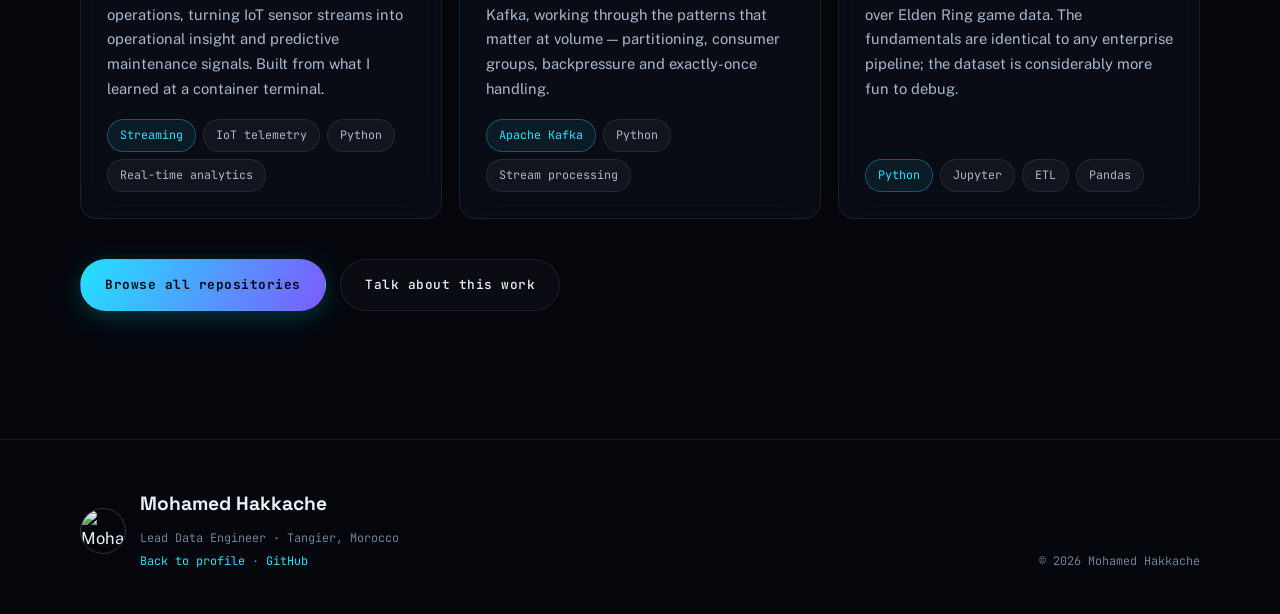
==== commit 879fcc07: "Add files via upload" ====
--- a/projects.html
+++ b/projects.html
@@ -22,7 +22,7 @@
 <meta name="twitter:description" content="OpenLakehouse and other data engineering builds.">
 <meta name="twitter:image" content="https://github.com/hakkache/openlakehouse/raw/master/docs/screenshots/home.jpg">
 
-<link rel="icon" type="image/svg+xml" href="data:image/svg+xml,<svg xmlns='http://www.w3.org/2000/svg' viewBox='0 0 100 100'><rect width='100' height='100' rx='22' fill='%2304060C'/><text x='50' y='68' font-size='50' font-family='monospace' font-weight='bold' fill='%2322E1FF' text-anchor='middle'>MH</text></svg>">
+<link rel="icon" type="image/svg+xml" href="data:image/svg+xml,%3Csvg%20xmlns%3D%27http%3A%2F%2Fwww.w3.org%2F2000%2Fsvg%27%20viewBox%3D%270%200%2040%2040%27%3E%3Crect%20width%3D%2740%27%20height%3D%2740%27%20rx%3D%279%27%20fill%3D%27%2304060C%27%2F%3E%3Cpolygon%20points%3D%2720%2C5%2033%2C12.5%2033%2C27.5%2020%2C35%207%2C27.5%207%2C12.5%27%20fill%3D%27none%27%20stroke%3D%27%2322E1FF%27%20stroke-width%3D%272%27%2F%3E%3Crect%20x%3D%2712.5%27%20y%3D%2713%27%20width%3D%2715%27%20height%3D%272.8%27%20rx%3D%271.4%27%20fill%3D%27%23B4713C%27%2F%3E%3Crect%20x%3D%2714.5%27%20y%3D%2718.6%27%20width%3D%2711%27%20height%3D%272.8%27%20rx%3D%271.4%27%20fill%3D%27%23B9C9DC%27%2F%3E%3Crect%20x%3D%2716.5%27%20y%3D%2724.2%27%20width%3D%277%27%20height%3D%272.8%27%20rx%3D%271.4%27%20fill%3D%27%23FFB43D%27%2F%3E%3Ccircle%20cx%3D%2720%27%20cy%3D%2720%27%20r%3D%272.4%27%20fill%3D%27%233DFFC0%27%2F%3E%3C%2Fsvg%3E">
 
 <link rel="preconnect" href="https://fonts.googleapis.com">
 <link rel="preconnect" href="https://fonts.gstatic.com" crossorigin>
@@ -624,6 +624,89 @@
   #net { display: none; }
 }
 
+/* ============================================================
+   LAYER 3 — identity: logo mark + avatar
+   ============================================================ */
+
+/* --- logo --- */
+.brand { text-decoration: none; }
+.logo { width: 30px; height: 30px; flex: none; display: block; overflow: visible; }
+.logo .hex { transform-origin: 20px 20px; animation: hexTurn 18s linear infinite; }
+@keyframes hexTurn { to { transform: rotate(360deg); } }
+.logo .pulse { animation: corePulse 2.4s ease-in-out infinite; transform-origin: 20px 20px; }
+@keyframes corePulse { 0%,100% { opacity: 1; r: 2.2px; } 50% { opacity: .45; r: 3.1px; } }
+.brand:hover .logo .hex { animation-duration: 4s; }
+
+.brand-txt {
+  font-family: var(--display);
+  font-weight: 700;
+  font-size: .96rem;
+  letter-spacing: .04em;
+  color: var(--text);
+  line-height: 1;
+}
+.brand-txt i {
+  font-style: normal;
+  font-family: var(--mono);
+  font-weight: 400;
+  font-size: .82em;
+  background: var(--grad);
+  -webkit-background-clip: text; background-clip: text;
+  -webkit-text-fill-color: transparent;
+}
+
+/* --- hero identity block --- */
+.id-block { display: flex; align-items: center; gap: 1.1rem; margin-bottom: 1.6rem; flex-wrap: wrap; }
+.id-block .status-pill { margin-bottom: 0; }
+
+.avatar {
+  position: relative;
+  width: 104px; height: 104px;
+  flex: none;
+  border-radius: 50%;
+  padding: 3px;
+  background: conic-gradient(from var(--beam-angle), var(--cyan), var(--violet), var(--mint), var(--cyan));
+  animation: spinBeam 8s linear infinite;
+  box-shadow: 0 0 34px rgba(34,225,255,.35), 0 0 70px rgba(124,92,255,.22);
+}
+.avatar img {
+  width: 100%; height: 100%;
+  border-radius: 50%;
+  object-fit: cover;
+  object-position: center top;
+  display: block;
+  background: var(--deep);
+  border: 3px solid var(--void);
+}
+.avatar::after {
+  content: '';
+  position: absolute; right: 5px; bottom: 5px;
+  width: 15px; height: 15px; border-radius: 50%;
+  background: var(--mint);
+  border: 3px solid var(--void);
+  box-shadow: 0 0 12px var(--mint);
+  animation: breathe 2.4s ease-in-out infinite;
+}
+
+/* --- footer avatar --- */
+.foot-id { display: flex; align-items: center; gap: .9rem; }
+.foot-avatar {
+  width: 46px; height: 46px; border-radius: 50%;
+  object-fit: cover; object-position: center top;
+  border: 1px solid var(--edge-lit);
+  flex: none;
+}
+
+@media (max-width: 720px) {
+  .avatar { width: 82px; height: 82px; }
+  .avatar::after { width: 12px; height: 12px; }
+  .brand-txt { font-size: .88rem; }
+  .logo { width: 26px; height: 26px; }
+}
+@media (prefers-reduced-motion: reduce) {
+  .avatar, .logo .hex, .logo .pulse { animation: none; }
+}
+
 </style>
 
 <script type="application/ld+json">
@@ -653,7 +736,24 @@
 
 <nav id="nav">
   <div class="nav-inner">
-    <a class="brand" href="index.html"><span class="orb"></span>hakkache.dev</a>
+    <a class="brand" href="index.html">
+      <svg class="logo" viewBox="0 0 40 40" role="img" aria-label="Hakkache logo" xmlns="http://www.w3.org/2000/svg">
+        <defs>
+          <linearGradient id="lgEdge" x1="0" y1="0" x2="1" y2="1">
+            <stop offset="0%" stop-color="#22E1FF"/><stop offset="100%" stop-color="#7C5CFF"/>
+          </linearGradient>
+        </defs>
+        <g class="hex">
+          <polygon points="20,2.5 35.2,11.2 35.2,28.8 20,37.5 4.8,28.8 4.8,11.2"
+                   fill="none" stroke="url(#lgEdge)" stroke-width="2" stroke-linejoin="round"/>
+        </g>
+        <rect x="11.5" y="12" width="17" height="3.2" rx="1.6" fill="#B4713C"/>
+        <rect x="13.5" y="18.4" width="13" height="3.2" rx="1.6" fill="#B9C9DC"/>
+        <rect x="15.5" y="24.8" width="9" height="3.2" rx="1.6" fill="#FFB43D"/>
+        <circle class="pulse" cx="20" cy="20" r="2.2" fill="#3DFFC0"/>
+      </svg>
+      <span class="brand-txt">HAKKACHE<i>.dev</i></span>
+    </a>
     <ul class="nav-links">
       <li><a href="index.html#about">About</a></li>
       <li><a href="index.html#stack">Stack</a></li>
@@ -840,11 +940,14 @@
 
 <footer>
   <div class="wrap foot-inner">
-    <div>
+    <div class="foot-id">
+      <img class="foot-avatar" src="https://raw.githubusercontent.com/hakkache/my_resume/main/profil.png" alt="Mohamed Hakkache" loading="lazy">
+      <div>
       <div class="foot-name">Mohamed Hakkache</div>
       <div class="foot-meta">
         Lead Data Engineer · Tangier, Morocco<br>
         <a href="index.html">Back to profile</a> · <a href="https://github.com/hakkache" target="_blank" rel="noopener">GitHub</a>
+      </div>
       </div>
     </div>
     <div class="foot-meta" style="text-align:right;">&copy; <span id="year">2026</span> Mohamed Hakkache</div>
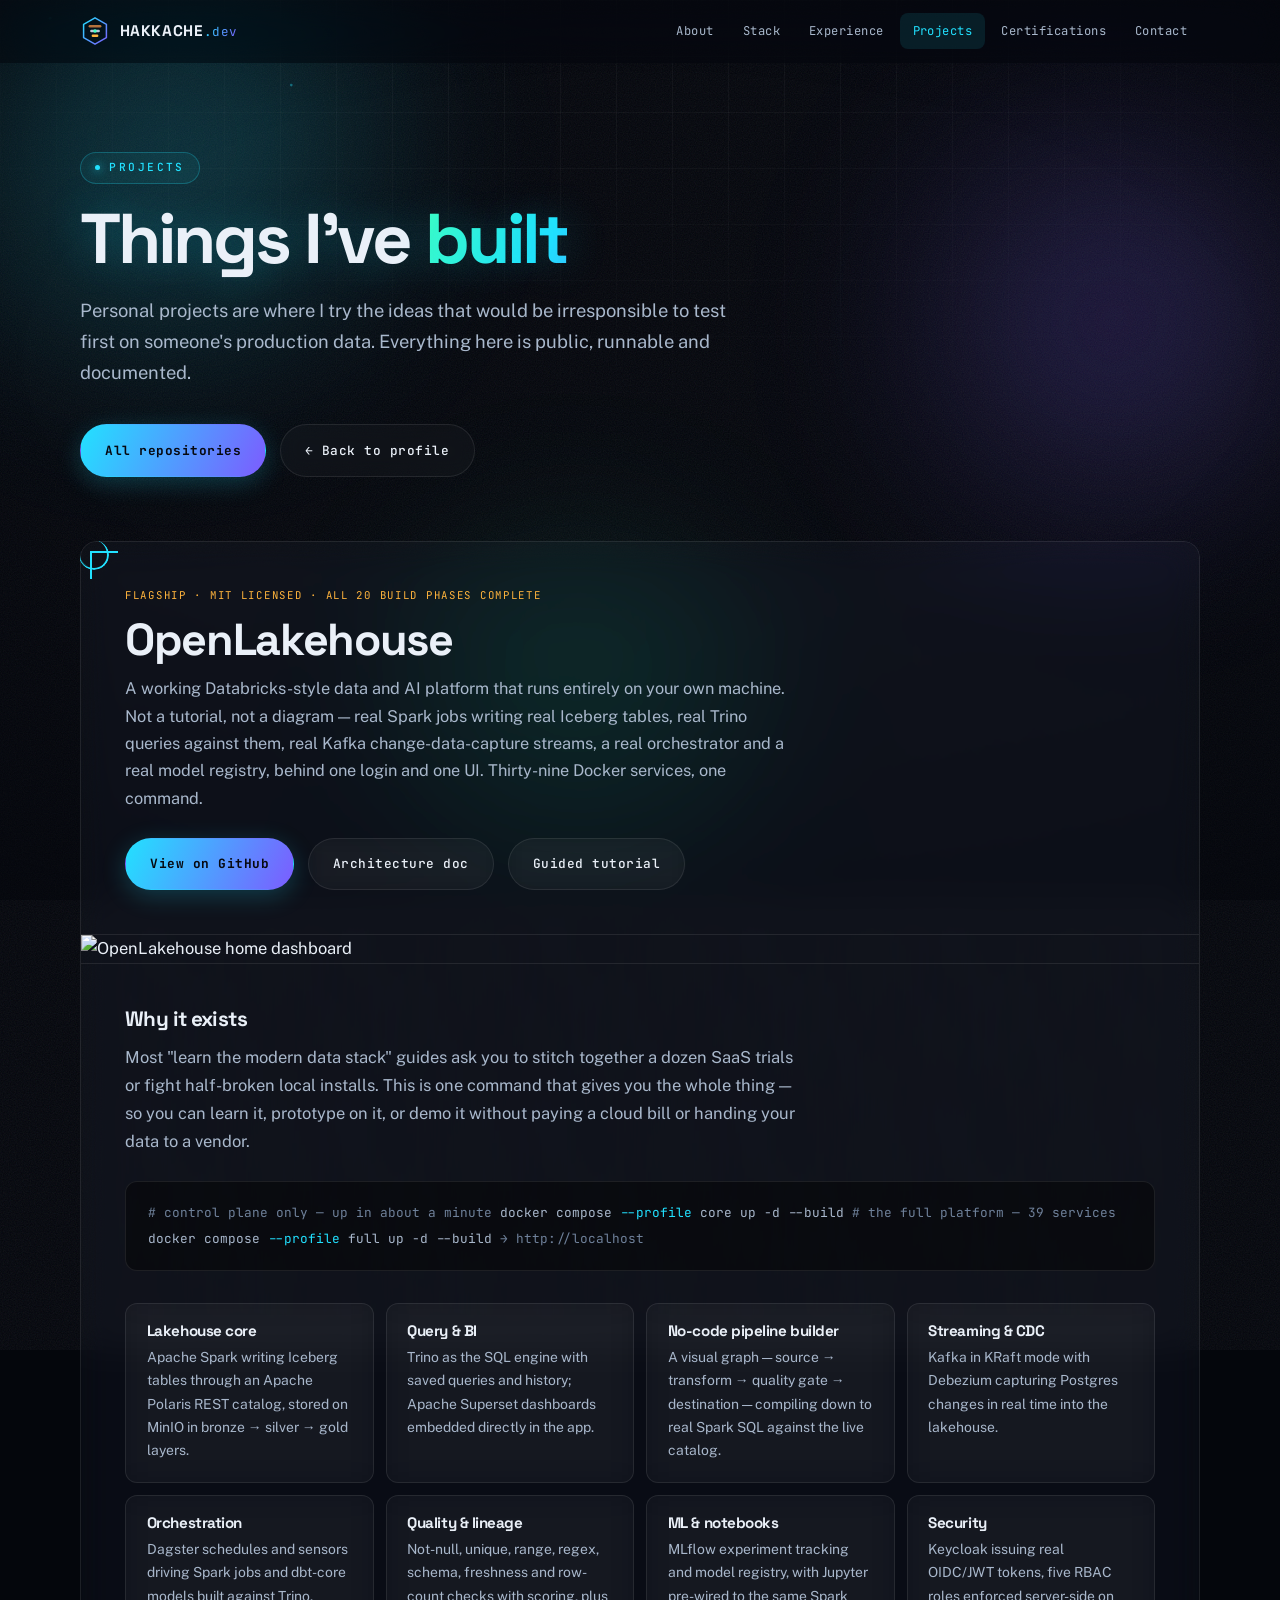
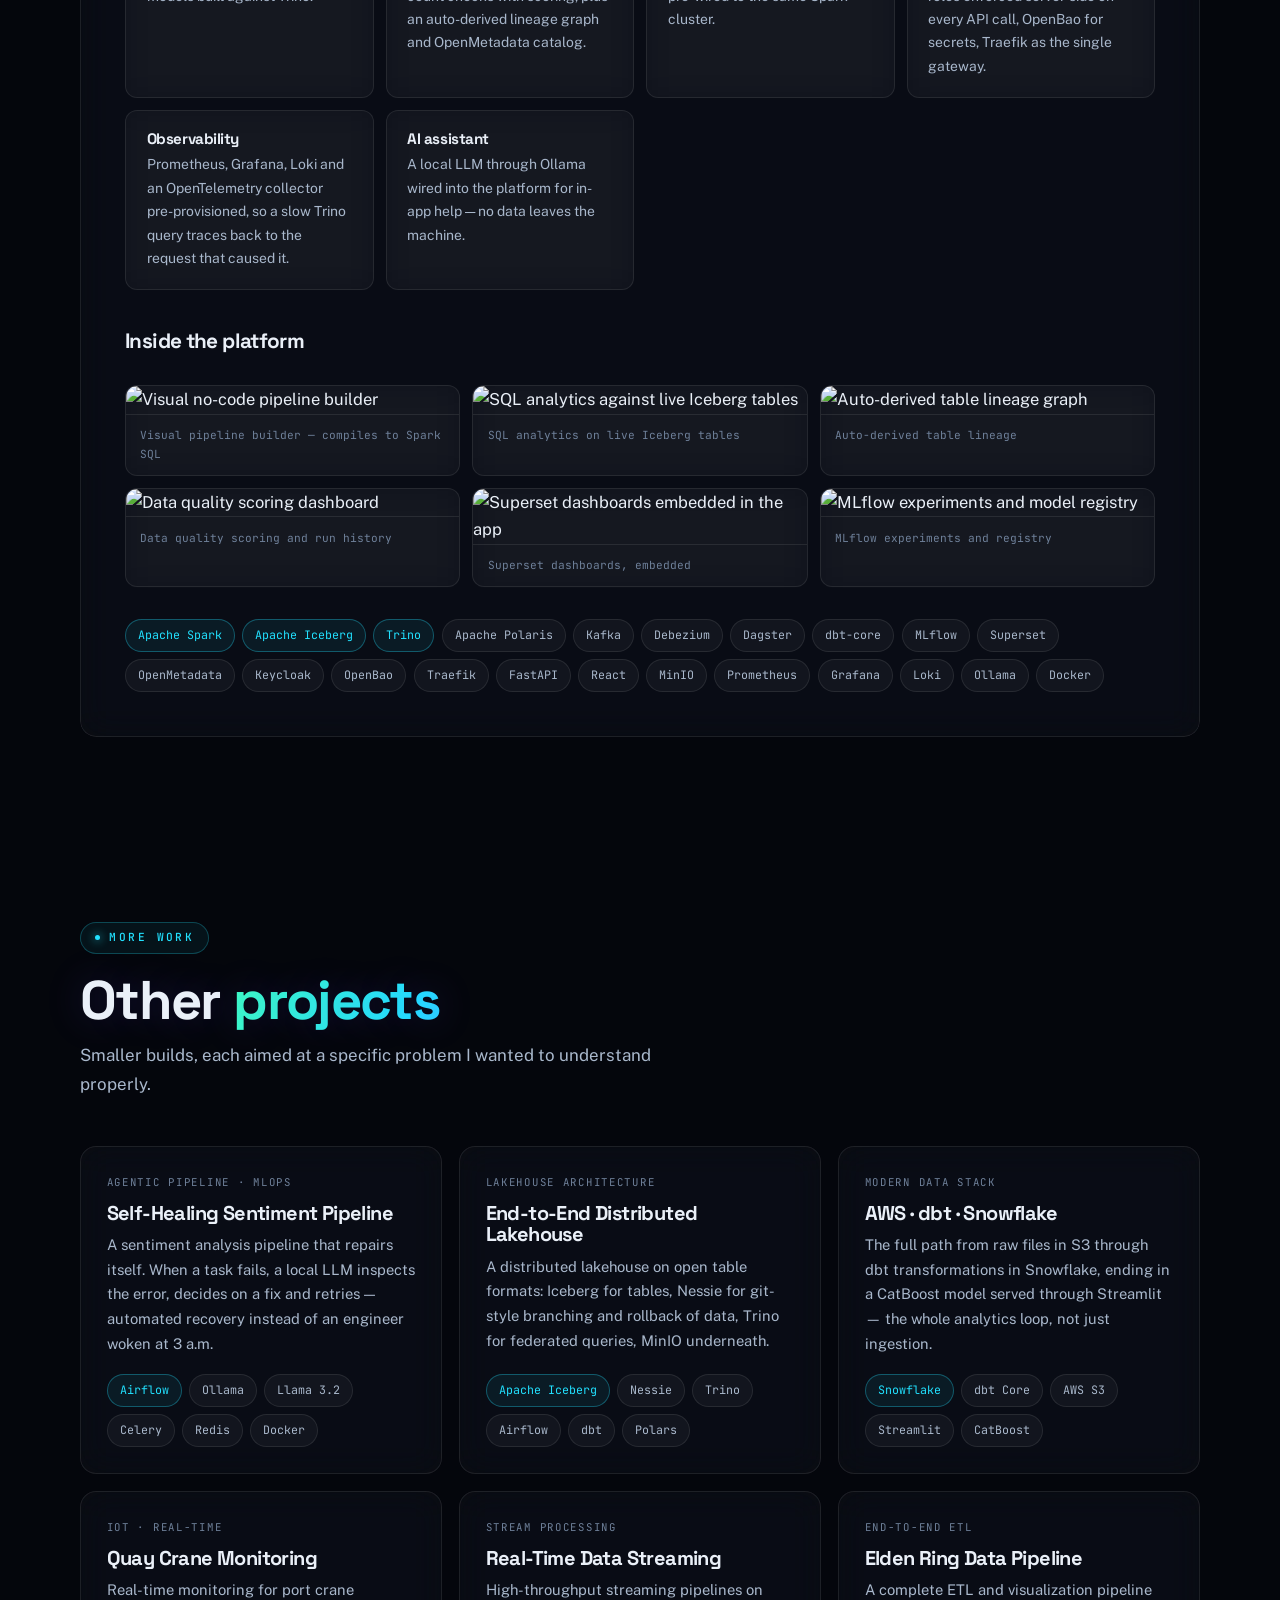
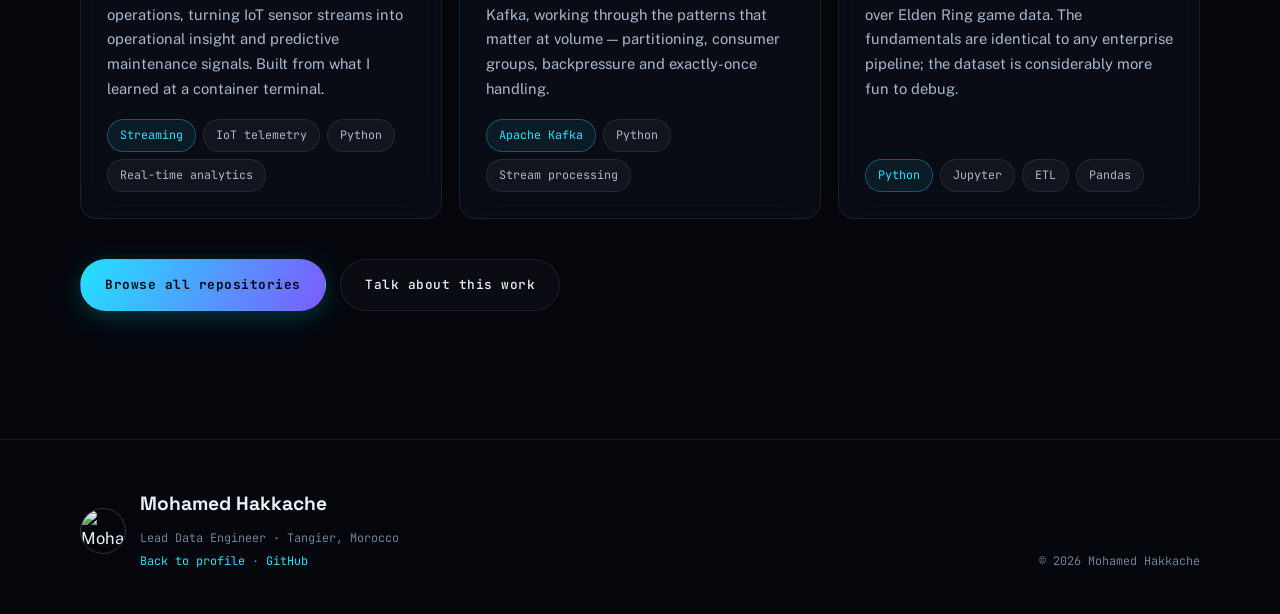
==== commit 254ca70c: "Add files via upload" ====
--- a/projects.html
+++ b/projects.html
@@ -705,6 +705,105 @@
 }
 @media (prefers-reduced-motion: reduce) {
   .avatar, .logo .hex, .logo .pulse { animation: none; }
+}
+
+/* ============================================================
+   LAYER 4 — company marks + animated technology wall
+   ============================================================ */
+
+/* --- company mark inside each role --- */
+.role-org { display: flex; align-items: center; gap: .65rem; }
+.co-logo {
+  width: 34px; height: 34px; flex: none;
+  border-radius: 9px;
+  background: #FFFFFF;
+  display: grid; place-items: center;
+  padding: 5px;
+  box-shadow: 0 2px 10px rgba(0,0,0,.45), 0 0 0 1px rgba(255,255,255,.14);
+  transition: transform .3s, box-shadow .3s;
+}
+.role-card:hover .co-logo { transform: scale(1.08) rotate(-3deg); box-shadow: 0 4px 18px rgba(34,225,255,.35), 0 0 0 1px rgba(34,225,255,.5); }
+.co-logo img { width: 100%; height: 100%; object-fit: contain; display: block; }
+.co-logo .fb {
+  font-family: var(--mono); font-weight: 700; font-size: .72rem;
+  color: #0B1018; letter-spacing: -.02em;
+}
+
+/* --- animated technology wall --- */
+.techwall {
+  position: relative; z-index: 3;
+  padding: 2rem 0;
+  border-top: 1px solid var(--edge);
+  border-bottom: 1px solid var(--edge);
+  background: rgba(255,255,255,.015);
+  overflow: hidden;
+}
+.techwall::before, .techwall::after {
+  content: ''; position: absolute; top: 0; bottom: 0; width: 16%; z-index: 4; pointer-events: none;
+}
+.techwall::before { left: 0;  background: linear-gradient(90deg, var(--void), transparent); }
+.techwall::after  { right: 0; background: linear-gradient(270deg, var(--void), transparent); }
+
+.tw-label {
+  text-align: center;
+  font-family: var(--mono); font-size: .68rem; letter-spacing: .24em;
+  text-transform: uppercase; color: var(--muted);
+  margin-bottom: 1.4rem;
+}
+
+.tw-row { display: flex; gap: 1rem; width: max-content; margin-bottom: 1rem; }
+.tw-row:last-child { margin-bottom: 0; }
+.tw-row.a { animation: twSlide 46s linear infinite; }
+.tw-row.b { animation: twSlide 38s linear infinite reverse; }
+.techwall:hover .tw-row { animation-play-state: paused; }
+@keyframes twSlide { to { transform: translateX(-50%); } }
+
+.tw-chip {
+  width: 74px; height: 74px; flex: none;
+  border-radius: 18px;
+  background: var(--panel);
+  border: 1px solid var(--edge);
+  backdrop-filter: blur(12px); -webkit-backdrop-filter: blur(12px);
+  display: grid; place-items: center;
+  position: relative;
+  transition: transform .35s cubic-bezier(.2,.8,.2,1), border-color .35s, box-shadow .35s, background .35s;
+  animation: twFloat 6s ease-in-out infinite;
+}
+.tw-chip:nth-child(3n)   { animation-delay: -1.4s; }
+.tw-chip:nth-child(3n+1) { animation-delay: -2.9s; }
+.tw-chip:nth-child(4n)   { animation-delay: -4.2s; }
+@keyframes twFloat { 0%,100% { transform: translateY(0); } 50% { transform: translateY(-7px); } }
+
+.tw-chip img {
+  width: 34px; height: 34px; object-fit: contain; display: block;
+  filter: grayscale(1) brightness(1.7);
+  opacity: .62;
+  transition: filter .35s, opacity .35s, transform .35s;
+}
+.tw-chip:hover {
+  transform: translateY(-9px) scale(1.12);
+  border-color: var(--cyan);
+  background: rgba(34,225,255,.09);
+  box-shadow: 0 14px 40px rgba(0,0,0,.55), 0 0 34px rgba(34,225,255,.32);
+  animation-play-state: paused;
+}
+.tw-chip:hover img { filter: none; opacity: 1; transform: scale(1.08); }
+
+.tw-chip .fb {
+  font-family: var(--mono); font-size: .58rem; font-weight: 700;
+  letter-spacing: .04em; color: var(--text-2); text-align: center;
+  padding: 0 4px; line-height: 1.2;
+}
+
+@media (max-width: 720px) {
+  .tw-chip { width: 60px; height: 60px; border-radius: 15px; }
+  .tw-chip img { width: 28px; height: 28px; }
+  .techwall { padding: 1.5rem 0; }
+  .co-logo { width: 30px; height: 30px; }
+}
+@media (prefers-reduced-motion: reduce) {
+  .tw-chip { animation: none; }
+  .tw-row.a, .tw-row.b { animation: none; }
 }
 
 </style>
